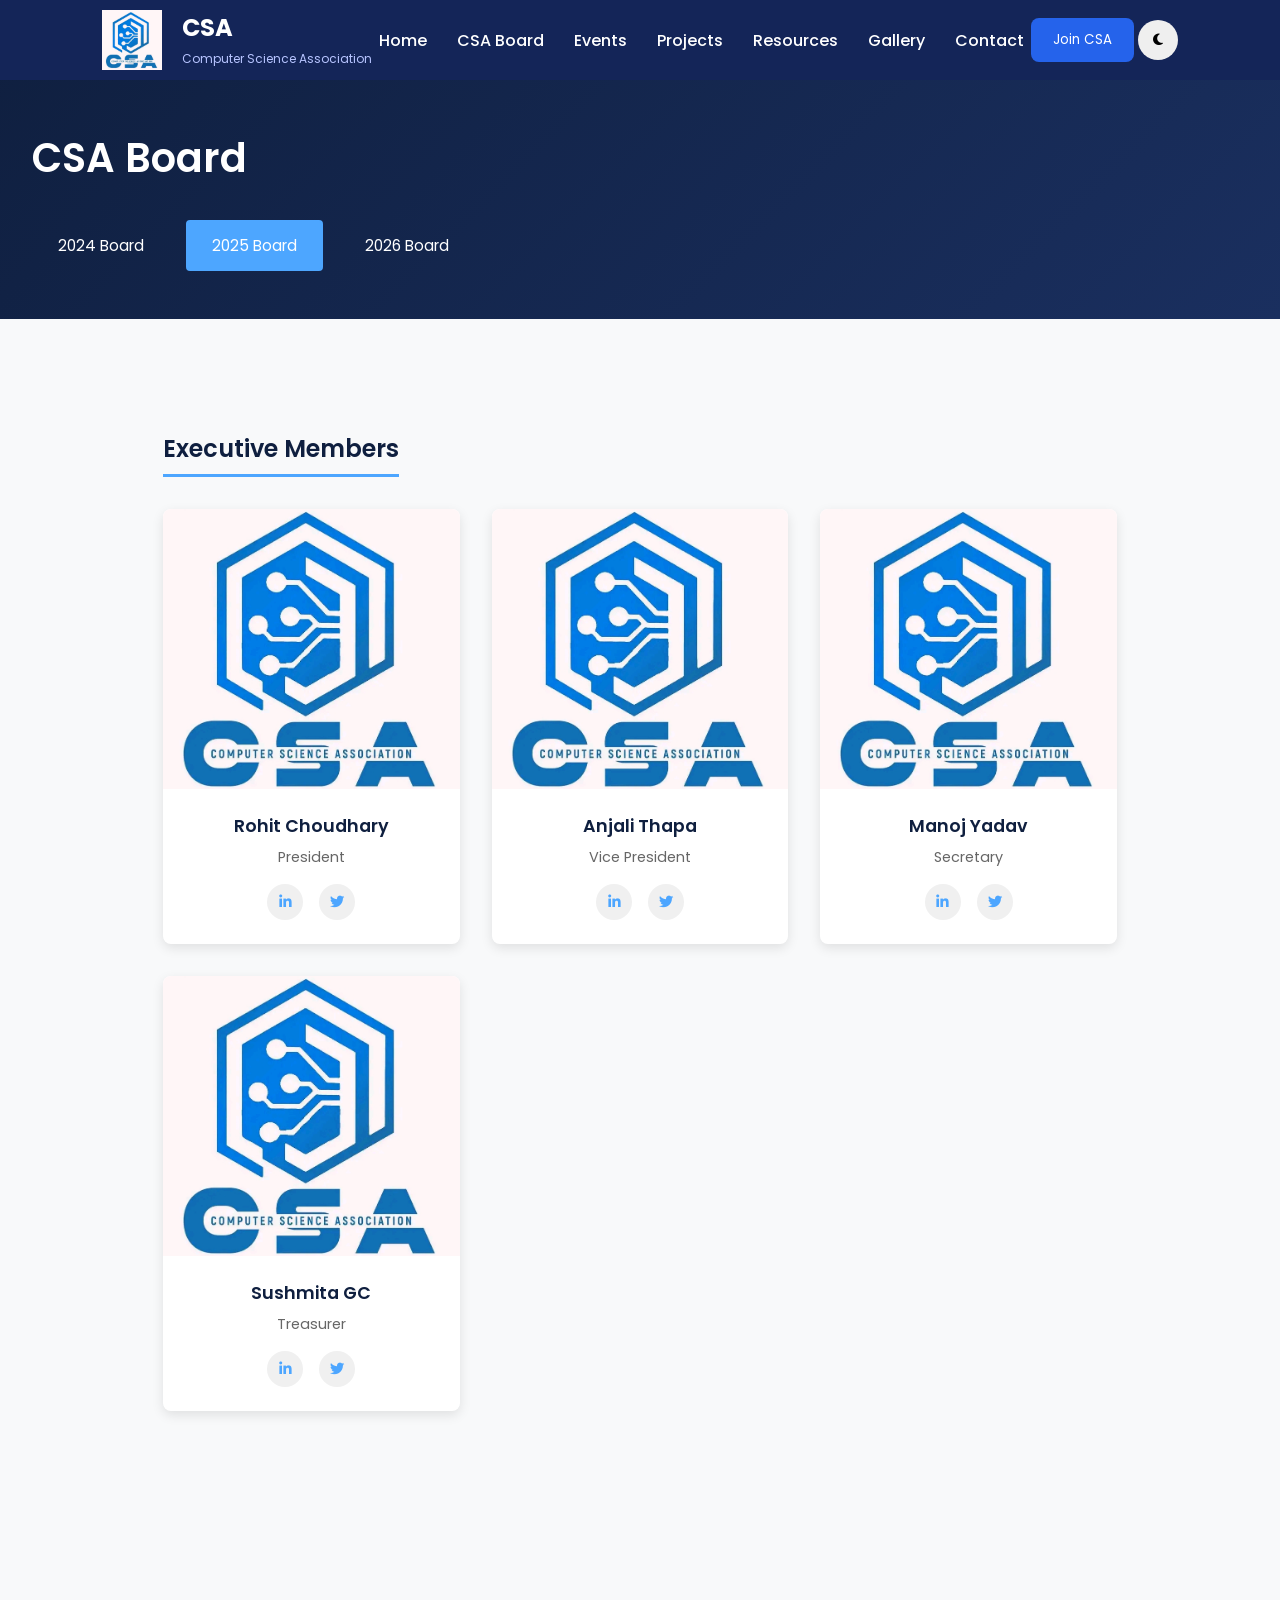
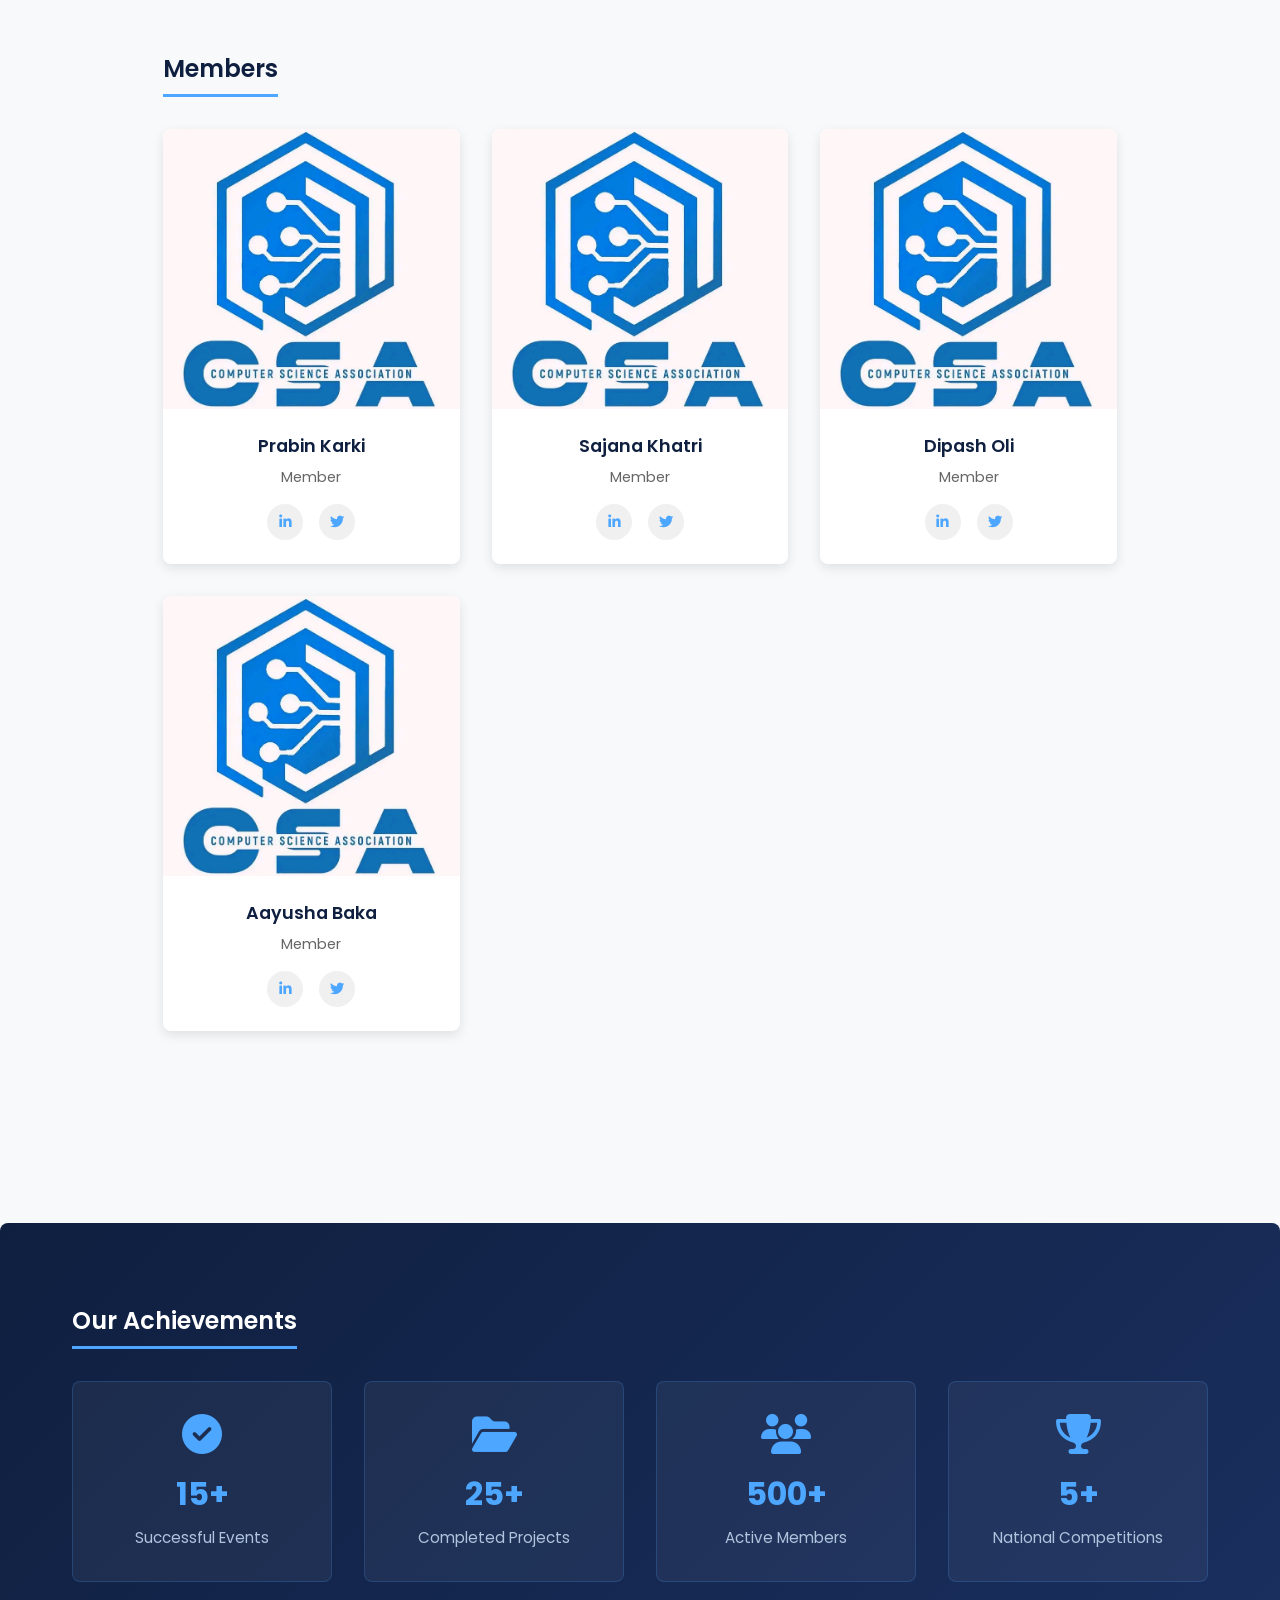
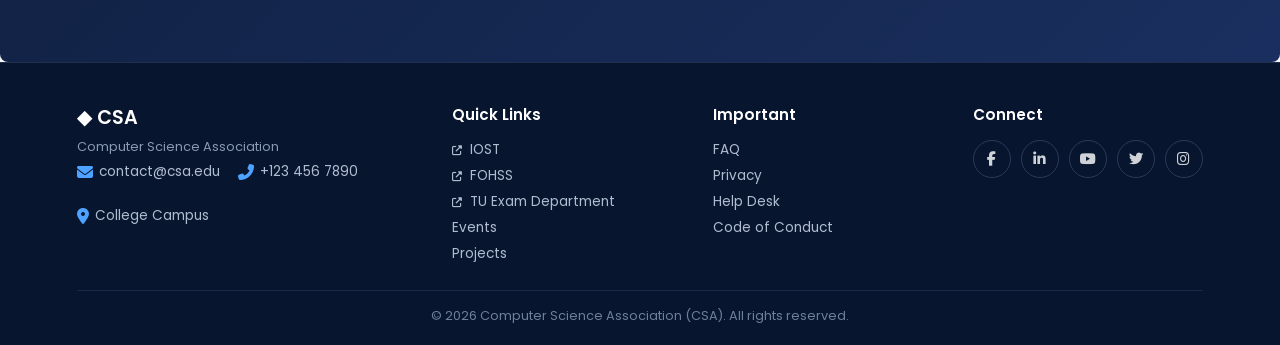
==== board.html @ 20be81a0 "footer changed and resource  page is still in processing....." ====
<!DOCTYPE html>
<html lang="en">
<head>
    <meta charset="UTF-8">
    <meta name="viewport" content="width=device-width, initial-scale=1.0">
    <title>CSA Board - Executive Members</title>
    <link rel="stylesheet" href="https://cdnjs.cloudflare.com/ajax/libs/font-awesome/6.4.0/css/all.min.css">
    
    <!-- Google Font -->
<link href="https://fonts.googleapis.com/css2?family=Poppins:wght@300;400;500;600;700&display=swap" rel="stylesheet">

<!-- Font Awesome -->
<link rel="stylesheet"
href="https://cdnjs.cloudflare.com/ajax/libs/font-awesome/6.5.1/css/all.min.css"/>

<link rel="stylesheet" href="board.css">
</head>
<body>
    <!-- Navigation -->
        <nav class="navbar">
    <div class="logo">
        <img src="csa logo.jpeg">
        <div>
            <h2>CSA</h2>
            <span>Computer Science Association</span>
        </div>
    </div>

    <ul class="nav-links">

        <li><a href="index.html">Home</a></li>

        <li><a href="board.html">CSA Board</a></li>

        <li><a href="event.html">Events</a></li>

        <li><a href="projects.html">Projects</a></li>

        <li><a href="resources.html">Resources</a></li>

        <li><a href="gallery.html">Gallery</a></li>

        <li><a href="contact.html">Contact</a></li>

    </ul>

    <div class="nav-buttons">
        <button class="join-btn">Join CSA</button>
        <button id="theme-toggle">
            <i class="fas fa-moon"></i>
        </button>
    </div>

</nav>

    <!-- Header -->
    <div class="header">
        <h1 style="padding-top: 80px;">CSA Board</h1>
        <div class="breadcrumb">
        </div>
        <div class="year-tabs">
            <button class="year-tab">2024 Board</button>
            <button class="year-tab active">2025 Board</button>
            <button class="year-tab">2026 Board</button>
        </div>
    </div>

    <!-- Main Content -->
    <div class="container">
        <!-- Executive Members Section -->
        <section class="section">
            <h2 class="section-title">Executive Members</h2>
            <div class="member-grid">
                <!-- Member 1 -->
                <div class="member-card">
                    <div class="member-image">
                    <img src="csa logo.jpeg">    
                    </div>
                    <div class="member-info">
                        <h3 class="member-name">Rohit Choudhary</h3>
                        <p class="member-position">President</p>
                        <div class="member-socials">
                            <a href="#" title="LinkedIn"><i class="fab fa-linkedin-in"></i></a>
                            <a href="#" title="Twitter"><i class="fab fa-twitter"></i></a>
                        </div>
                    </div>
                </div>

                <!-- Member 2 -->
                <div class="member-card">
                    <div class="member-image">
                    <img src="csa logo.jpeg">
                    </div>
                    <div class="member-info">
                        <h3 class="member-name">Anjali Thapa</h3>
                        <p class="member-position">Vice President</p>
                        <div class="member-socials">
                            <a href="#" title="LinkedIn"><i class="fab fa-linkedin-in"></i></a>
                            <a href="#" title="Twitter"><i class="fab fa-twitter"></i></a>
                        </div>
                    </div>
                </div>

                <!-- Member 3 -->
                <div class="member-card">
                    <div class="member-image">
                    <img src="csa logo.jpeg">
                    </div>
                    <div class="member-info">
                        <h3 class="member-name">Manoj Yadav</h3>
                        <p class="member-position">Secretary</p>
                        <div class="member-socials">
                            <a href="#" title="LinkedIn"><i class="fab fa-linkedin-in"></i></a>
                            <a href="#" title="Twitter"><i class="fab fa-twitter"></i></a>
                        </div>
                    </div>
                </div>

                <!-- Member 4 -->
                <div class="member-card">
                    <div class="member-image">
                    <img src="csa logo.jpeg">
                    </div>
                    <div class="member-info">
                        <h3 class="member-name">Sushmita GC</h3>
                        <p class="member-position">Treasurer</p>
                        <div class="member-socials">
                            <a href="#" title="LinkedIn"><i class="fab fa-linkedin-in"></i></a>
                            <a href="#" title="Twitter"><i class="fab fa-twitter"></i></a>
                        </div>
                    </div>
                </div>
            </div>
        </section>

        <!-- Members Section -->
        <section class="section">
            <h2 class="section-title">Members</h2>
            <div class="member-grid">
                <!-- Member 1 -->
                <div class="member-card">
                    <div class="member-image">
                    <img src="csa logo.jpeg">
                    </div>
                    <div class="member-info">
                        <h3 class="member-name">Prabin Karki</h3>
                        <p class="member-position">Member</p>
                        <div class="member-socials">
                            <a href="#" title="LinkedIn"><i class="fab fa-linkedin-in"></i></a>
                            <a href="#" title="Twitter"><i class="fab fa-twitter"></i></a>
                        </div>
                    </div>
                </div>

                <!-- Member 2 -->
                <div class="member-card">
                    <div class="member-image">
                    <img src="csa logo.jpeg">
                    </div>
                    <div class="member-info">
                        <h3 class="member-name">Sajana Khatri</h3>
                        <p class="member-position">Member</p>
                        <div class="member-socials">
                            <a href="#" title="LinkedIn"><i class="fab fa-linkedin-in"></i></a>
                            <a href="#" title="Twitter"><i class="fab fa-twitter"></i></a>
                        </div>
                    </div>
                </div>

                <!-- Member 3 -->
                <div class="member-card">
                    <div class="member-image">
                    <img src="csa logo.jpeg">
                    </div>
                    <div class="member-info">
                        <h3 class="member-name">Dipash Oli</h3>
                        <p class="member-position">Member</p>
                        <div class="member-socials">
                            <a href="#" title="LinkedIn"><i class="fab fa-linkedin-in"></i></a>
                            <a href="#" title="Twitter"><i class="fab fa-twitter"></i></a>
                        </div>
                    </div>
                </div>

                <!-- Member 4 -->
                <div class="member-card">
                    <div class="member-image">
                    <img src="csa logo.jpeg">
                    </div>
                    <div class="member-info">
                        <h3 class="member-name">Aayusha Baka</h3>
                        <p class="member-position">Member</p>
                        <div class="member-socials">
                            <a href="#" title="LinkedIn"><i class="fab fa-linkedin-in"></i></a>
                            <a href="#" title="Twitter"><i class="fab fa-twitter"></i></a>
                        </div>
                    </div>
                </div>
            </div>
        </section>
    </div>

    <!-- Achievements Section -->
    <section class="achievements">
        <div class="container">
            <h2 class="achievements-title">Our Achievements</h2>
            <div class="achievement-grid">
                <div class="achievement-card">
                    <div class="achievement-icon">
                        <i class="fas fa-check-circle"></i>
                    </div>
                    <div class="achievement-number">15+</div>
                    <div class="achievement-label">Successful Events</div>
                </div>

                <div class="achievement-card">
                    <div class="achievement-icon">
                        <i class="fas fa-folder-open"></i>
                    </div>
                    <div class="achievement-number">25+</div>
                    <div class="achievement-label">Completed Projects</div>
                </div>

                <div class="achievement-card">
                    <div class="achievement-icon">
                        <i class="fas fa-users"></i>
                    </div>
                    <div class="achievement-number">500+</div>
                    <div class="achievement-label">Active Members</div>
                </div>

                <div class="achievement-card">
                    <div class="achievement-icon">
                        <i class="fas fa-trophy"></i>
                    </div>
                    <div class="achievement-number">5+</div>
                    <div class="achievement-label">National Competitions</div>
                </div>
            </div>
        </div>
    </section>
    <!-- ========== FOOTER (UPDATED) ========== -->
  <footer class="footer">
    <div class="footer-cols">
      <div class="footer-col">
        <div class="logo-small">◆ CSA</div>
        <p class="footer-desc">Computer Science Association</p>
        <div class="footer-contact-icons">
          <a href="mailto:contact@csa.edu"><i class="fas fa-envelope"></i> contact@csa.edu</a>
          <a href="tel:+1234567890"><i class="fas fa-phone-alt"></i> +123 456 7890</a>
          <a href="#"><i class="fas fa-map-marker-alt"></i> College Campus</a>
        </div>
      </div>
      <div class="footer-col">
        <h4>Quick Links</h4>
        <a href="https://iost.tu.edu.np" target="_blank"><i class="fas fa-external-link-alt" style="font-size:10px; margin-right:4px;"></i> IOST</a>
        <a href="https://fohss.tu.edu.np" target="_blank"><i class="fas fa-external-link-alt" style="font-size:10px; margin-right:4px;"></i> FOHSS</a>
        <a href="https://tuexam.tu.edu.np" target="_blank"><i class="fas fa-external-link-alt" style="font-size:10px; margin-right:4px;"></i> TU Exam Department</a>
        <a href="#">Events</a>
        <a href="#">Projects</a>
      </div>
      <div class="footer-col">
        <h4>Important</h4>
        <a href="#">FAQ</a>
        <a href="#">Privacy</a>
        <a href="#">Help Desk</a>
        <a href="#">Code of Conduct</a>
      </div>
      <div class="footer-col">
        <h4>Connect</h4>
        <div class="footer-socials" style="border-top: none; padding-top: 0; margin-top: 0; justify-content: flex-start; gap: 10px;">
          <a href="https://facebook.com" target="_blank" aria-label="Facebook"><i class="fab fa-facebook-f"></i></a>
          <a href="https://linkedin.com" target="_blank" aria-label="LinkedIn"><i class="fab fa-linkedin-in"></i></a>
          <a href="https://youtube.com" target="_blank" aria-label="YouTube"><i class="fab fa-youtube"></i></a>
          <a href="https://twitter.com" target="_blank" aria-label="Twitter"><i class="fab fa-twitter"></i></a>
          <a href="https://instagram.com" target="_blank" aria-label="Instagram"><i class="fab fa-instagram"></i></a>
        </div>
      </div>
    </div>
    <div class="footer-copy">
      &copy; 2026 Computer Science Association (CSA). All rights reserved.
    </div>
  </footer>
    <script src="board.js"></script>
</body>
</html>
---- board.css ----
*{
margin:0;
padding:0;
box-sizing:border-box;
font-family:'Poppins',sans-serif;
scroll-behavior:smooth;
}

body{
background:#205fdc;
color:#0c48c9;
overflow-x:hidden;
}

img{
max-width:100%;
display:block;
}

a{
text-decoration:none;
}

ul{
list-style:none;
}

section{
padding:80px 8%;
}

/* ===========================
NAVBAR
=========================== */

.navbar{
position:fixed;
top:0;
left:0;
width:100%;
height:80px;
display:flex;
justify-content:space-between;
align-items:center;
padding:0 8%;
background:#142558;
z-index:1000;
}

.logo{
display:flex;
align-items:center;
gap:20px;
}

.logo img{
width:60px;
}

.logo h2{
color:white;
font-size:24px;
}

.logo span{
color:#b7c4ff;
font-size:12px;
}

.nav-links{
display:flex;
gap:30px;
}

.nav-links a{
color:white;
font-weight:500;
transition:.3s;
}

.nav-links a:hover

.nav-buttons{
display:flex;
align-items:center;
gap:10px;
}

.join-btn{
background:#2563eb;
color:white;
border:none;
padding:12px 22px;
border-radius:8px;
cursor:pointer;
transition:.4s;
}

.join-btn:hover{
transform:translateY(-3px);
box-shadow:
0 0 15px #2563eb,
0 0 30px #2563eb;
}

#theme-toggle{
width:40px;
height:40px;
border:none;
border-radius:50%;
cursor:pointer;
}
/* Header Section */
        .header {
            background: linear-gradient(135deg, #0f1f3f 0%, #1a2f5f 100%);
            color: white;
            padding: 3rem 2rem;
        }

        .header h1 {
            font-size: 2.5rem;
            margin-bottom: 1rem;
            font-weight: 600;
        }

        .breadcrumb {
            font-size: 0.9rem;
            color: #b0c4de;
        }

        .breadcrumb a {
            color: #4da6ff;
            text-decoration: none;
        }

        .breadcrumb a:hover {
            text-decoration: underline;
        }

        /* Year Tabs */
        .year-tabs {
            display: flex;
            gap: 1rem;
            margin-top: 2rem;
        }

        .year-tab {
            padding: 0.75rem 1.5rem;
            background-color: transparent;
            color: white;
            border: 2px solid transparent;
            border-radius: 4px;
            cursor: pointer;
            font-size: 0.95rem;
            transition: all 0.3s ease;
        }

        .year-tab:hover {
            background-color: rgba(77, 166, 255, 0.1);
        }

        .year-tab.active {
            background-color: #4da6ff;
            color: white;
            border-color: #4da6ff;
        }

        /* Main Container */
        .container {
            max-width: 1200px;
            margin: 0 auto;
            padding: 2rem;
        }

        /* Section */
        .section {
            margin-bottom: 3rem;
        }

        .section-title {
            font-size: 1.5rem;
            font-weight: 600;
            color: #0f1f3f;
            margin-bottom: 2rem;
            border-bottom: 3px solid #4da6ff;
            padding-bottom: 0.5rem;
            display: inline-block;
        }

        /* Member Grid */
        .member-grid {
            display: grid;
            grid-template-columns: repeat(auto-fit, minmax(250px, 1fr));
            gap: 2rem;
            margin-bottom: 2rem;
        }

        .member-card {
            background: white;
            border-radius: 8px;
            overflow: hidden;
            box-shadow: 0 4px 12px rgba(0, 0, 0, 0.1);
            transition: all 0.3s ease;
            text-align: center;
        }

        .member-card:hover {
            transform: translateY(-5px);
            box-shadow: 0 8px 20px rgba(0, 0, 0, 0.15);
        }

        .member-image {
            width: 100%;
            height: 280px;
            background: linear-gradient(135deg, #e0e0e0 0%, #f0f0f0 100%);
            display: flex;
            align-items: center;
            justify-content: center;
            font-size: 4rem;
            color: #bbb;
            overflow: hidden;
        }

        .member-image img {
            width: 100%;
            height: 100%;
            object-fit: cover;
        }

        .member-info {
            padding: 1.5rem;
        }

        .member-name {
            font-size: 1.1rem;
            font-weight: 600;
            color: #0f1f3f;
            margin-bottom: 0.5rem;
        }

        .member-position {
            font-size: 0.9rem;
            color: #666;
            margin-bottom: 1rem;
        }

        .member-socials {
            display: flex;
            gap: 1rem;
            justify-content: center;
        }

        .member-socials a {
            width: 36px;
            height: 36px;
            display: flex;
            align-items: center;
            justify-content: center;
            background-color: #f0f0f0;
            color: #4da6ff;
            border-radius: 50%;
            text-decoration: none;
            transition: all 0.3s ease;
            font-size: 0.9rem;
        }

        .member-socials a:hover {
            background-color: #4da6ff;
            color: white;
            transform: scale(1.1);
        }

        /* Achievements Section */
        .achievements {
            background: linear-gradient(135deg, #0f1f3f 0%, #1a2f5f 100%);
            color: white;
            padding: 3rem 2rem;
            border-radius: 8px;
        }

        .achievements-title {
            font-size: 1.5rem;
            font-weight: 600;
            margin-bottom: 2rem;
            border-bottom: 3px solid #4da6ff;
            padding-bottom: 0.5rem;
            display: inline-block;
        }

        .achievement-grid {
            display: grid;
            grid-template-columns: repeat(auto-fit, minmax(220px, 1fr));
            gap: 2rem;
        }

        .achievement-card {
            text-align: center;
            padding: 2rem;
            background: rgba(255, 255, 255, 0.05);
            border-radius: 8px;
            border: 1px solid rgba(77, 166, 255, 0.2);
            transition: all 0.3s ease;
        }

        .achievement-card:hover {
            background: rgba(255, 255, 255, 0.1);
            border-color: rgba(77, 166, 255, 0.4);
            transform: translateY(-3px);
        }

        .achievement-icon {
            font-size: 2.5rem;
            color: #4da6ff;
            margin-bottom: 1rem;
            display: flex;
            justify-content: center;
        }

        .achievement-number {
            font-size: 2rem;
            font-weight: bold;
            color: #4da6ff;
            margin-bottom: 0.5rem;
        }

        .achievement-label {
            font-size: 0.95rem;
            color: #b0c4de;
        }

        /* Responsive Design */
        @media (max-width: 768px) {
            .nav-menu {
                gap: 1rem;
            }

            .nav-menu a {
                font-size: 0.85rem;
                padding: 0.4rem 0.8rem;
            }

            .header h1 {
                font-size: 2rem;
            }

            .year-tabs {
                flex-wrap: wrap;
            }

            .member-grid {
                grid-template-columns: repeat(auto-fit, minmax(200px, 1fr));
                gap: 1.5rem;
            }

            .achievement-grid {
                grid-template-columns: repeat(2, 1fr);
                gap: 1.5rem;
            }

            .container {
                padding: 1rem;
            }
        }

        @media (max-width: 480px) {
            nav {
                flex-direction: column;
                gap: 1rem;
            }

            .nav-menu {
                flex-direction: column;
                gap: 0.5rem;
                width: 100%;
            }

            .nav-menu a {
                padding: 0.5rem;
            }

            .header h1 {
                font-size: 1.5rem;
            }

            .member-grid {
                grid-template-columns: 1fr;
            }

            .achievement-grid {
                grid-template-columns: 1fr;
            }

            .logo {
                font-size: 1.2rem;
            }
        }
        /* ===== FOOTER (STICKY, UPDATED) ===== */
.footer {
  background: #07152f;
  color: #cfd3d8;
  padding: 40px 6% 20px;
  margin-top: auto;
  border-top: 1px solid #1f2f4f;
}
.footer-cols {
  display: grid;
  grid-template-columns: 1.5fr 1fr 1fr 1fr;
  gap: 30px;
  max-width: 1200px;
  margin: 0 auto;
}
.logo-small {
  font-size: 1.2rem;
  font-weight: 600;
  color: white;
  margin-bottom: 6px;
}
.footer-desc {
  font-size: 0.8rem;
  color: #8a9ab0;
}
.footer-col h4 {
  font-size: 0.95rem;
  margin-bottom: 14px;
  color: white;
  font-weight: 600;
}
.footer-col a {
  display: block;
  color: #b0bccf;
  font-size: 0.85rem;
  margin-bottom: 6px;
  transition: 0.2s;
}
.footer-col a:hover { color: #4da3ff; }
.footer-socials {
  display: flex;
  justify-content: center;
  gap: 14px;
  margin-top: 28px;
  padding-top: 20px;
  border-top: 1px solid #1a2a4a;
  max-width: 1200px;
  margin-left: auto;
  margin-right: auto;
  flex-wrap: wrap;
}
.footer-socials a {
  color: #cfd3d8;
  width: 38px;
  height: 38px;
  border: 1px solid #2a3a5a;
  border-radius: 50%;
  display: flex;
  align-items: center;
  justify-content: center;
  transition: 0.3s;
  font-size: 0.9rem;
}
.footer-socials a:hover {
  background: #0d6efd;
  color: white;
  border-color: #0d6efd;
  transform: translateY(-2px);
}
.footer-copy {
  text-align: center;
  font-size: 0.8rem;
  color: #6f7f9a;
  padding-top: 16px;
  max-width: 1200px;
  margin: 0 auto;
  border-top: 1px solid #1a2a4a;
  margin-top: 20px;
}
.footer-contact-icons {
  display: flex;
  gap: 18px;
  flex-wrap: wrap;
  margin-top: 6px;
}
.footer-contact-icons a {
  color: #b0bccf;
  font-size: 0.85rem;
  transition: 0.2s;
  display: inline-flex;
  align-items: center;
  gap: 6px;
}
.footer-contact-icons a:hover { color: #4da3ff; }
.footer-contact-icons i {
  font-size: 1rem;
  color: #4da3ff;
}

    /* Mobile Responsiveness */
    @media (max-width: 768px) {
    .footer-grid {
        grid-template-columns: 1fr;
        text-align: center;
    }
    
    .footer-section a {
        padding-left: 0;
    }
    }
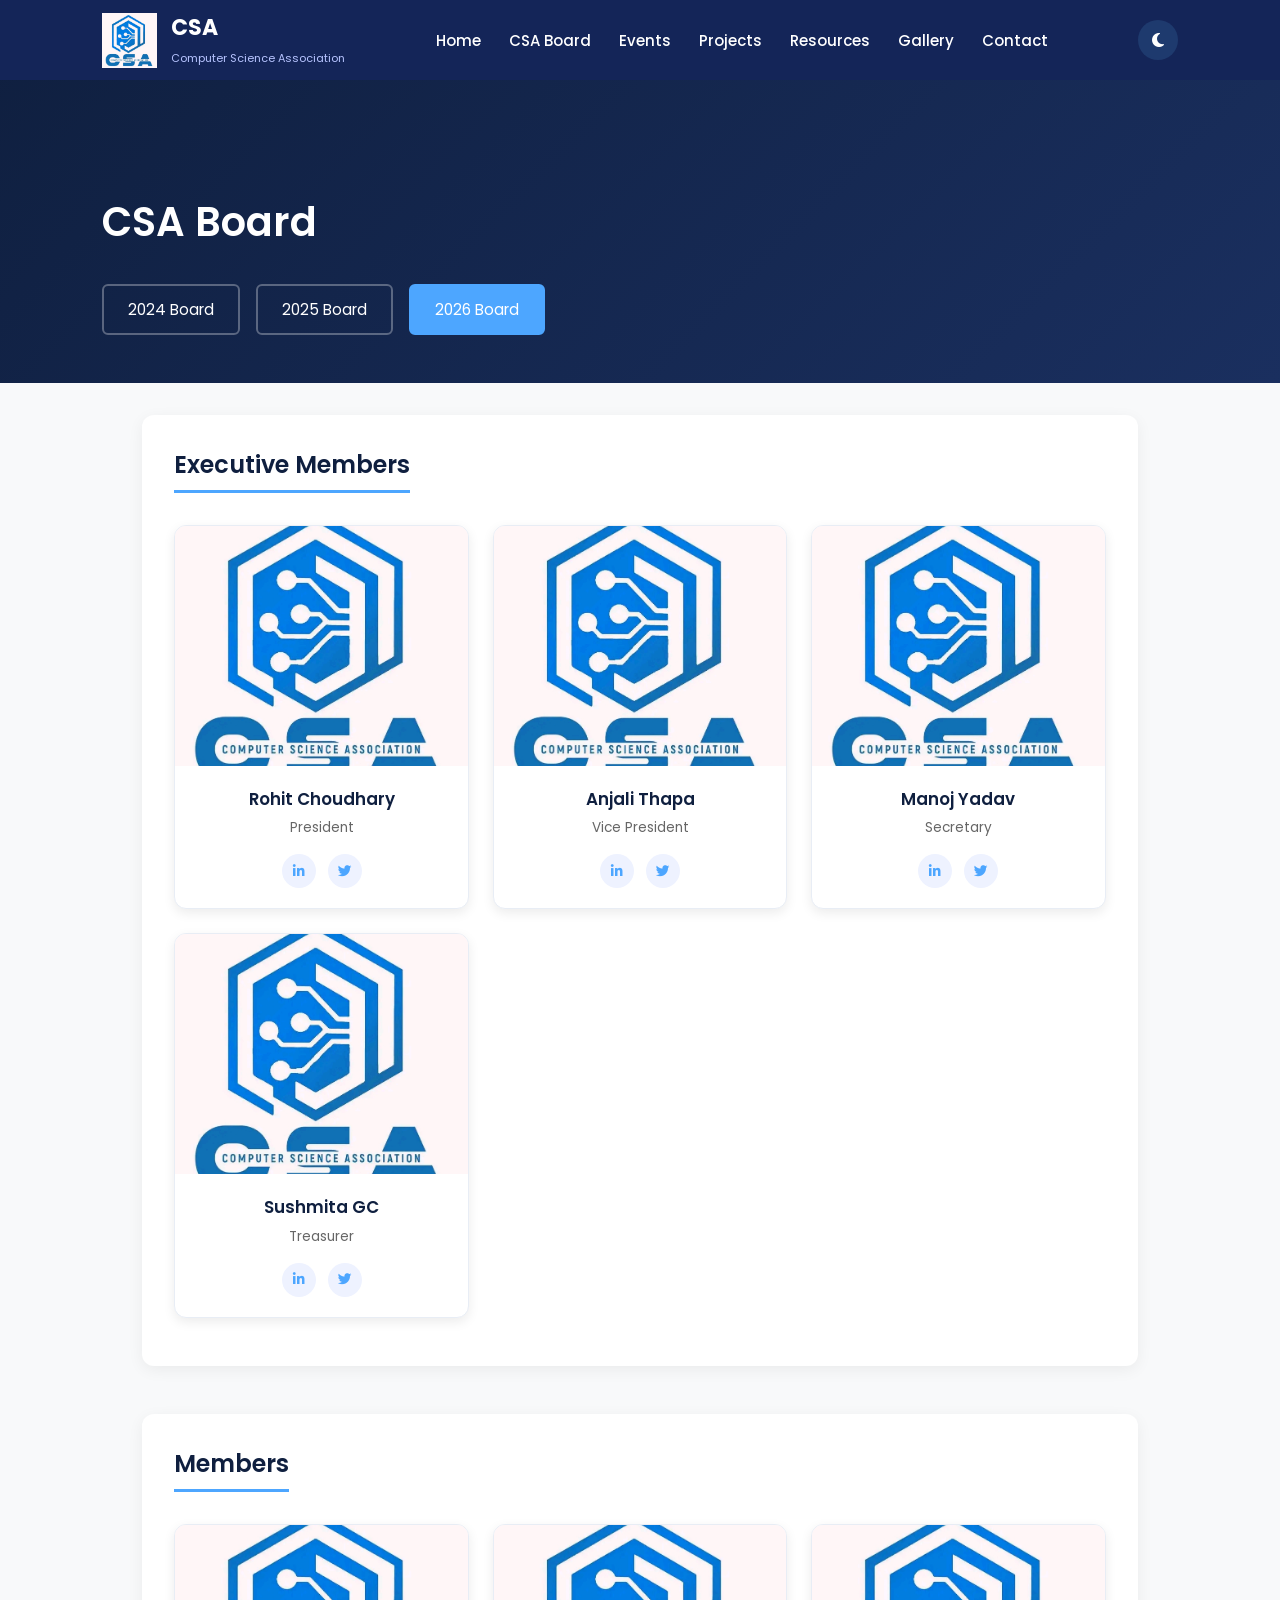
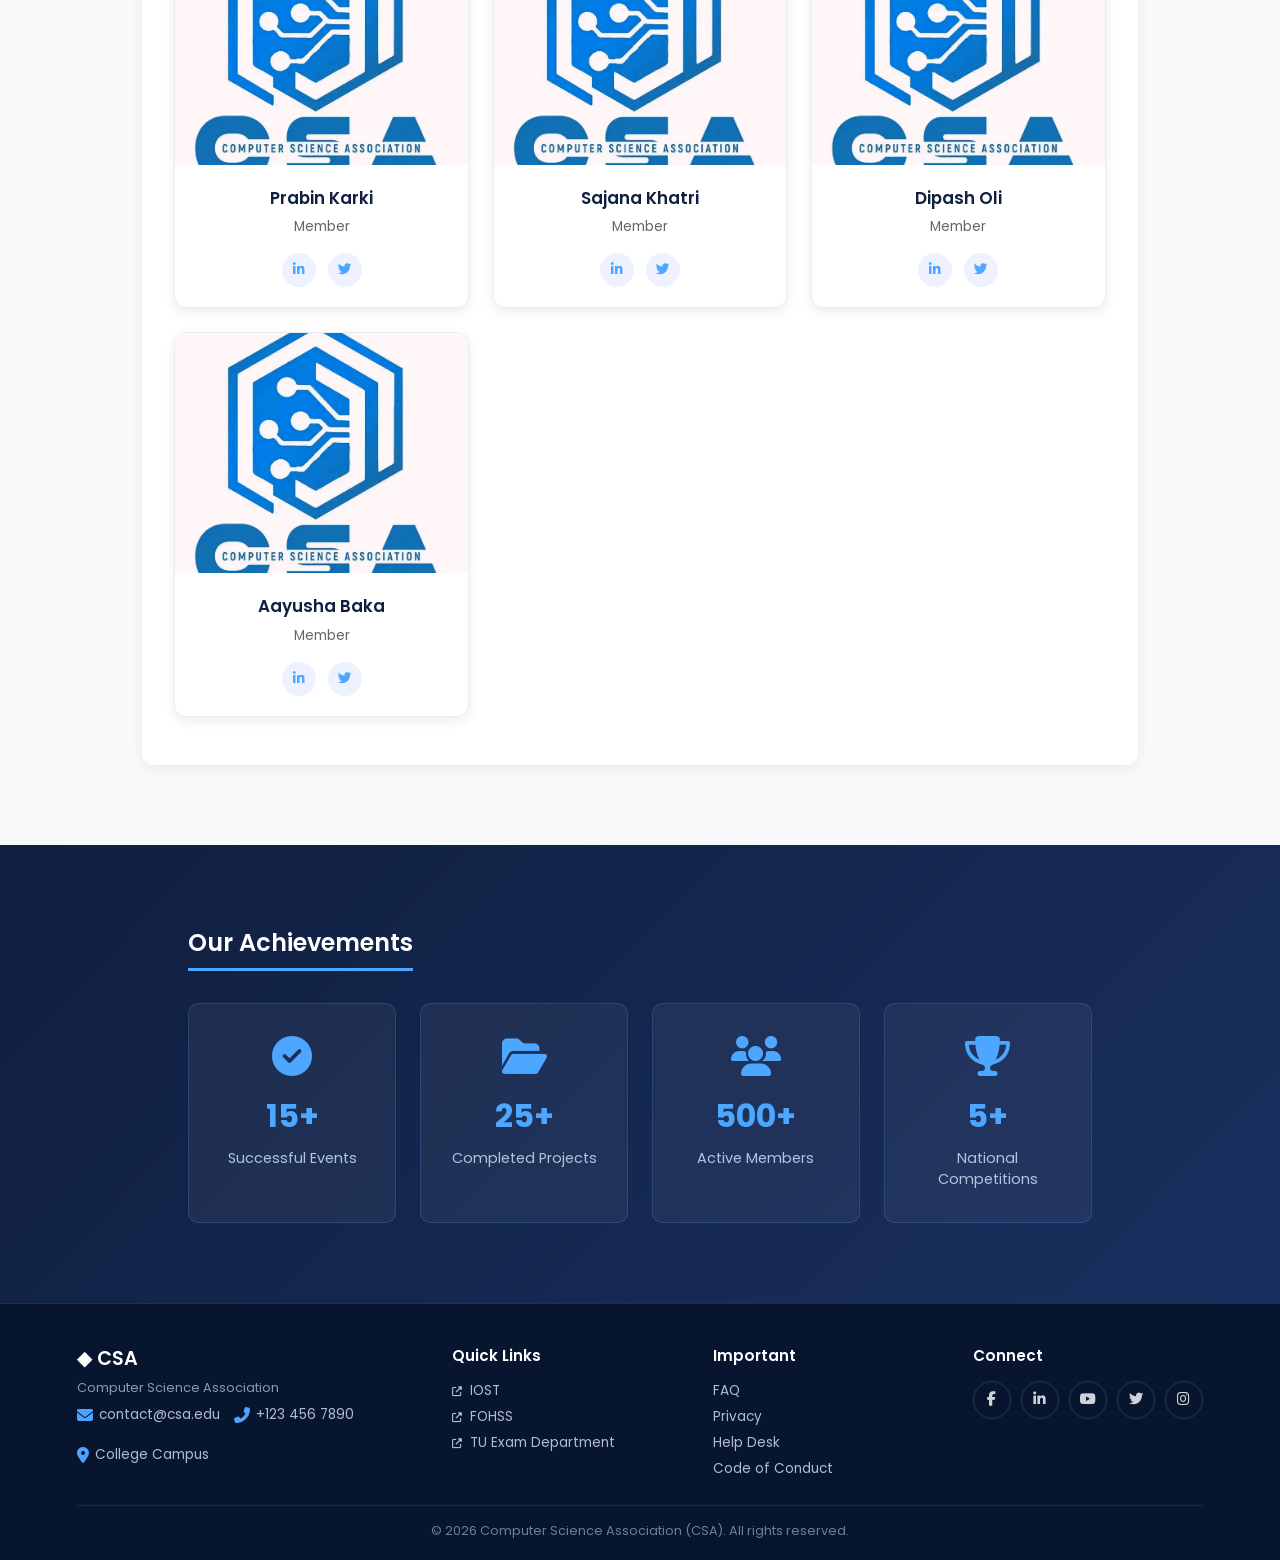
==== commit 5024b244: "making board page responsive" ====
--- a/board.html
+++ b/board.html
@@ -17,16 +17,23 @@
 </head>
 <body>
     <!-- Navigation -->
-        <nav class="navbar">
-    <div class="logo">
-        <img src="csa logo.jpeg">
-        <div>
-            <h2>CSA</h2>
-            <span>Computer Science Association</span>
-        </div>
-    </div>
-
-    <ul class="nav-links">
+<header>
+    <nav class="navbar">
+<a href="#"
+   onclick="window.scrollTo({top:0,behavior:'smooth'});return false;"
+   style="text-decoration:none;">
+
+  <div class="logo">
+    <img src="csa logo.jpeg" alt="CSA Logo">
+    <div>
+      <h2>CSA</h2>
+      <span>Computer Science Association</span>
+    </div>
+  </div>
+
+</a>
+
+    <ul class="nav-links" id="navLinks">
 
         <li><a href="index.html">Home</a></li>
 
@@ -45,13 +52,20 @@
     </ul>
 
     <div class="nav-buttons">
-        <button class="join-btn">Join CSA</button>
-        <button id="theme-toggle">
+        <button id="theme-toggle" aria-label="Toggle dark mode">
             <i class="fas fa-moon"></i>
         </button>
+        <button class="hamburger" id="hamburger" aria-label="Toggle navigation menu" aria-expanded="false" aria-controls="navLinks">
+            <span></span>
+            <span></span>
+            <span></span>
+        </button>
     </div>
 
 </nav>
+</header>
+
+<div class="nav-overlay" id="navOverlay"></div>
 
     <!-- Header -->
     <div class="header">
@@ -60,8 +74,8 @@
         </div>
         <div class="year-tabs">
             <button class="year-tab">2024 Board</button>
-            <button class="year-tab active">2025 Board</button>
-            <button class="year-tab">2026 Board</button>
+            <button class="year-tab">2025 Board</button>
+            <button class="year-tab active">2026 Board</button>
         </div>
     </div>
 
@@ -248,7 +262,7 @@
         <div class="footer-contact-icons">
           <a href="mailto:contact@csa.edu"><i class="fas fa-envelope"></i> contact@csa.edu</a>
           <a href="tel:+1234567890"><i class="fas fa-phone-alt"></i> +123 456 7890</a>
-          <a href="#"><i class="fas fa-map-marker-alt"></i> College Campus</a>
+          <a href="https://www.google.com/maps/search/?api=1&query=Mahendra+Multiple+Campus+Dang" target="_blank" rel="noopener"><i class="fas fa-map-marker-alt"></i> College Campus</a>
         </div>
       </div>
       <div class="footer-col">
@@ -256,8 +270,6 @@
         <a href="https://iost.tu.edu.np" target="_blank"><i class="fas fa-external-link-alt" style="font-size:10px; margin-right:4px;"></i> IOST</a>
         <a href="https://fohss.tu.edu.np" target="_blank"><i class="fas fa-external-link-alt" style="font-size:10px; margin-right:4px;"></i> FOHSS</a>
         <a href="https://tuexam.tu.edu.np" target="_blank"><i class="fas fa-external-link-alt" style="font-size:10px; margin-right:4px;"></i> TU Exam Department</a>
-        <a href="#">Events</a>
-        <a href="#">Projects</a>
       </div>
       <div class="footer-col">
         <h4>Important</h4>
@@ -278,9 +290,10 @@
       </div>
     </div>
     <div class="footer-copy">
-      &copy; 2026 Computer Science Association (CSA). All rights reserved.
+      &copy; <span id="year">2026</span> Computer Science Association (CSA). All rights reserved.
     </div>
   </footer>
+
     <script src="board.js"></script>
 </body>
 </html>
--- a/board.css
+++ b/board.css
@@ -7,7 +7,7 @@
 }
 
 body{
-background:#205fdc;
+background:#f0f4ff;
 color:#0c48c9;
 overflow-x:hidden;
 }
@@ -23,10 +23,6 @@
 
 ul{
 list-style:none;
-}
-
-section{
-padding:80px 8%;
 }
 
 /* ===========================
@@ -45,62 +41,55 @@
 padding:0 8%;
 background:#142558;
 z-index:1000;
+transition:.3s ease;
+}
+
+.navbar.scrolled{
+height:68px;
+background:#0e1c45;
+box-shadow:0 6px 20px rgba(0,0,0,.25);
 }
 
 .logo{
 display:flex;
 align-items:center;
-gap:20px;
+gap:14px;
 }
 
 .logo img{
-width:60px;
+width:55px;
 }
 
 .logo h2{
 color:white;
-font-size:24px;
+font-size:22px;
 }
 
 .logo span{
 color:#b7c4ff;
-font-size:12px;
+font-size:11px;
 }
 
 .nav-links{
 display:flex;
-gap:30px;
+gap:28px;
 }
 
 .nav-links a{
 color:white;
 font-weight:500;
 transition:.3s;
-}
-
-.nav-links a:hover
+font-size:15px;
+}
+
+.nav-links a:hover{
+color:#4da6ff;
+}
 
 .nav-buttons{
 display:flex;
 align-items:center;
 gap:10px;
-}
-
-.join-btn{
-background:#2563eb;
-color:white;
-border:none;
-padding:12px 22px;
-border-radius:8px;
-cursor:pointer;
-transition:.4s;
-}
-
-.join-btn:hover{
-transform:translateY(-3px);
-box-shadow:
-0 0 15px #2563eb,
-0 0 30px #2563eb;
 }
 
 #theme-toggle{
@@ -109,398 +98,640 @@
 border:none;
 border-radius:50%;
 cursor:pointer;
-}
-/* Header Section */
-        .header {
-            background: linear-gradient(135deg, #0f1f3f 0%, #1a2f5f 100%);
-            color: white;
-            padding: 3rem 2rem;
-        }
-
-        .header h1 {
-            font-size: 2.5rem;
-            margin-bottom: 1rem;
-            font-weight: 600;
-        }
-
-        .breadcrumb {
-            font-size: 0.9rem;
-            color: #b0c4de;
-        }
-
-        .breadcrumb a {
-            color: #4da6ff;
-            text-decoration: none;
-        }
-
-        .breadcrumb a:hover {
-            text-decoration: underline;
-        }
-
-        /* Year Tabs */
-        .year-tabs {
-            display: flex;
-            gap: 1rem;
-            margin-top: 2rem;
-        }
-
-        .year-tab {
-            padding: 0.75rem 1.5rem;
-            background-color: transparent;
-            color: white;
-            border: 2px solid transparent;
-            border-radius: 4px;
-            cursor: pointer;
-            font-size: 0.95rem;
-            transition: all 0.3s ease;
-        }
-
-        .year-tab:hover {
-            background-color: rgba(77, 166, 255, 0.1);
-        }
-
-        .year-tab.active {
-            background-color: #4da6ff;
-            color: white;
-            border-color: #4da6ff;
-        }
-
-        /* Main Container */
-        .container {
-            max-width: 1200px;
-            margin: 0 auto;
-            padding: 2rem;
-        }
-
-        /* Section */
-        .section {
-            margin-bottom: 3rem;
-        }
-
-        .section-title {
-            font-size: 1.5rem;
-            font-weight: 600;
-            color: #0f1f3f;
-            margin-bottom: 2rem;
-            border-bottom: 3px solid #4da6ff;
-            padding-bottom: 0.5rem;
-            display: inline-block;
-        }
-
-        /* Member Grid */
-        .member-grid {
-            display: grid;
-            grid-template-columns: repeat(auto-fit, minmax(250px, 1fr));
-            gap: 2rem;
-            margin-bottom: 2rem;
-        }
-
-        .member-card {
-            background: white;
-            border-radius: 8px;
-            overflow: hidden;
-            box-shadow: 0 4px 12px rgba(0, 0, 0, 0.1);
-            transition: all 0.3s ease;
-            text-align: center;
-        }
-
-        .member-card:hover {
-            transform: translateY(-5px);
-            box-shadow: 0 8px 20px rgba(0, 0, 0, 0.15);
-        }
-
-        .member-image {
-            width: 100%;
-            height: 280px;
-            background: linear-gradient(135deg, #e0e0e0 0%, #f0f0f0 100%);
-            display: flex;
-            align-items: center;
-            justify-content: center;
-            font-size: 4rem;
-            color: #bbb;
-            overflow: hidden;
-        }
-
-        .member-image img {
-            width: 100%;
-            height: 100%;
-            object-fit: cover;
-        }
-
-        .member-info {
-            padding: 1.5rem;
-        }
-
-        .member-name {
-            font-size: 1.1rem;
-            font-weight: 600;
-            color: #0f1f3f;
-            margin-bottom: 0.5rem;
-        }
-
-        .member-position {
-            font-size: 0.9rem;
-            color: #666;
-            margin-bottom: 1rem;
-        }
-
-        .member-socials {
-            display: flex;
-            gap: 1rem;
-            justify-content: center;
-        }
-
-        .member-socials a {
-            width: 36px;
-            height: 36px;
-            display: flex;
-            align-items: center;
-            justify-content: center;
-            background-color: #f0f0f0;
-            color: #4da6ff;
-            border-radius: 50%;
-            text-decoration: none;
-            transition: all 0.3s ease;
-            font-size: 0.9rem;
-        }
-
-        .member-socials a:hover {
-            background-color: #4da6ff;
-            color: white;
-            transform: scale(1.1);
-        }
-
-        /* Achievements Section */
-        .achievements {
-            background: linear-gradient(135deg, #0f1f3f 0%, #1a2f5f 100%);
-            color: white;
-            padding: 3rem 2rem;
-            border-radius: 8px;
-        }
-
-        .achievements-title {
-            font-size: 1.5rem;
-            font-weight: 600;
-            margin-bottom: 2rem;
-            border-bottom: 3px solid #4da6ff;
-            padding-bottom: 0.5rem;
-            display: inline-block;
-        }
-
-        .achievement-grid {
-            display: grid;
-            grid-template-columns: repeat(auto-fit, minmax(220px, 1fr));
-            gap: 2rem;
-        }
-
-        .achievement-card {
-            text-align: center;
-            padding: 2rem;
-            background: rgba(255, 255, 255, 0.05);
-            border-radius: 8px;
-            border: 1px solid rgba(77, 166, 255, 0.2);
-            transition: all 0.3s ease;
-        }
-
-        .achievement-card:hover {
-            background: rgba(255, 255, 255, 0.1);
-            border-color: rgba(77, 166, 255, 0.4);
-            transform: translateY(-3px);
-        }
-
-        .achievement-icon {
-            font-size: 2.5rem;
-            color: #4da6ff;
-            margin-bottom: 1rem;
-            display: flex;
-            justify-content: center;
-        }
-
-        .achievement-number {
-            font-size: 2rem;
-            font-weight: bold;
-            color: #4da6ff;
-            margin-bottom: 0.5rem;
-        }
-
-        .achievement-label {
-            font-size: 0.95rem;
-            color: #b0c4de;
-        }
-
-        /* Responsive Design */
-        @media (max-width: 768px) {
-            .nav-menu {
-                gap: 1rem;
-            }
-
-            .nav-menu a {
-                font-size: 0.85rem;
-                padding: 0.4rem 0.8rem;
-            }
-
-            .header h1 {
-                font-size: 2rem;
-            }
-
-            .year-tabs {
-                flex-wrap: wrap;
-            }
-
-            .member-grid {
-                grid-template-columns: repeat(auto-fit, minmax(200px, 1fr));
-                gap: 1.5rem;
-            }
-
-            .achievement-grid {
-                grid-template-columns: repeat(2, 1fr);
-                gap: 1.5rem;
-            }
-
-            .container {
-                padding: 1rem;
-            }
-        }
-
-        @media (max-width: 480px) {
-            nav {
-                flex-direction: column;
-                gap: 1rem;
-            }
-
-            .nav-menu {
-                flex-direction: column;
-                gap: 0.5rem;
-                width: 100%;
-            }
-
-            .nav-menu a {
-                padding: 0.5rem;
-            }
-
-            .header h1 {
-                font-size: 1.5rem;
-            }
-
-            .member-grid {
-                grid-template-columns: 1fr;
-            }
-
-            .achievement-grid {
-                grid-template-columns: 1fr;
-            }
-
-            .logo {
-                font-size: 1.2rem;
-            }
-        }
-        /* ===== FOOTER (STICKY, UPDATED) ===== */
-.footer {
-  background: #07152f;
-  color: #cfd3d8;
-  padding: 40px 6% 20px;
-  margin-top: auto;
-  border-top: 1px solid #1f2f4f;
-}
-.footer-cols {
-  display: grid;
-  grid-template-columns: 1.5fr 1fr 1fr 1fr;
-  gap: 30px;
-  max-width: 1200px;
-  margin: 0 auto;
-}
-.logo-small {
-  font-size: 1.2rem;
-  font-weight: 600;
-  color: white;
-  margin-bottom: 6px;
-}
-.footer-desc {
-  font-size: 0.8rem;
-  color: #8a9ab0;
-}
-.footer-col h4 {
-  font-size: 0.95rem;
-  margin-bottom: 14px;
-  color: white;
-  font-weight: 600;
-}
-.footer-col a {
-  display: block;
-  color: #b0bccf;
-  font-size: 0.85rem;
-  margin-bottom: 6px;
-  transition: 0.2s;
-}
-.footer-col a:hover { color: #4da3ff; }
-.footer-socials {
-  display: flex;
-  justify-content: center;
-  gap: 14px;
-  margin-top: 28px;
-  padding-top: 20px;
-  border-top: 1px solid #1a2a4a;
-  max-width: 1200px;
-  margin-left: auto;
-  margin-right: auto;
-  flex-wrap: wrap;
-}
-.footer-socials a {
-  color: #cfd3d8;
-  width: 38px;
-  height: 38px;
-  border: 1px solid #2a3a5a;
-  border-radius: 50%;
-  display: flex;
-  align-items: center;
-  justify-content: center;
-  transition: 0.3s;
-  font-size: 0.9rem;
-}
-.footer-socials a:hover {
-  background: #0d6efd;
-  color: white;
-  border-color: #0d6efd;
-  transform: translateY(-2px);
-}
-.footer-copy {
-  text-align: center;
-  font-size: 0.8rem;
-  color: #6f7f9a;
-  padding-top: 16px;
-  max-width: 1200px;
-  margin: 0 auto;
-  border-top: 1px solid #1a2a4a;
-  margin-top: 20px;
-}
-.footer-contact-icons {
-  display: flex;
-  gap: 18px;
-  flex-wrap: wrap;
-  margin-top: 6px;
-}
-.footer-contact-icons a {
-  color: #b0bccf;
-  font-size: 0.85rem;
-  transition: 0.2s;
-  display: inline-flex;
-  align-items: center;
-  gap: 6px;
-}
-.footer-contact-icons a:hover { color: #4da3ff; }
-.footer-contact-icons i {
-  font-size: 1rem;
-  color: #4da3ff;
-}
-
-    /* Mobile Responsiveness */
-    @media (max-width: 768px) {
-    .footer-grid {
-        grid-template-columns: 1fr;
-        text-align: center;
-    }
-    
-    .footer-section a {
-        padding-left: 0;
-    }
-    }+background:#1e3a6e;
+color:white;
+font-size:16px;
+display:flex;
+align-items:center;
+justify-content:center;
+}
+
+/* Hamburger */
+
+.hamburger{
+display:none;
+flex-direction:column;
+justify-content:space-between;
+width:28px;
+height:20px;
+background:transparent;
+border:none;
+cursor:pointer;
+z-index:1100;
+padding:0;
+}
+
+.hamburger span{
+display:block;
+width:100%;
+height:3px;
+border-radius:3px;
+background:white;
+transition:.3s;
+}
+
+.hamburger.active span:nth-child(1){
+transform:translateY(8.5px) rotate(45deg);
+}
+
+.hamburger.active span:nth-child(2){
+opacity:0;
+}
+
+.hamburger.active span:nth-child(3){
+transform:translateY(-8.5px) rotate(-45deg);
+}
+
+/* Nav Overlay */
+
+.nav-overlay{
+display:none;
+position:fixed;
+inset:0;
+background:rgba(3,7,18,.6);
+z-index:990;
+opacity:0;
+visibility:hidden;
+transition:.3s;
+}
+
+.nav-overlay.active{
+opacity:1;
+visibility:visible;
+}
+
+/* ===========================
+HEADER SECTION
+=========================== */
+
+.header{
+background:linear-gradient(135deg,#0f1f3f 0%,#1a2f5f 100%);
+color:white;
+padding:7rem 8% 3rem;
+}
+
+.header h1{
+font-size:2.5rem;
+margin-bottom:1rem;
+font-weight:600;
+}
+
+.breadcrumb{
+font-size:.9rem;
+color:#b0c4de;
+}
+
+.breadcrumb a{
+color:#4da6ff;
+}
+
+/* Year Tabs */
+
+.year-tabs{
+display:flex;
+gap:1rem;
+margin-top:2rem;
+flex-wrap:wrap;
+}
+
+.year-tab{
+padding:.75rem 1.5rem;
+background-color:transparent;
+color:white;
+border:2px solid rgba(255,255,255,.3);
+border-radius:6px;
+cursor:pointer;
+font-size:.95rem;
+font-family:'Poppins',sans-serif;
+transition:all .3s ease;
+}
+
+.year-tab:hover{
+background-color:rgba(77,166,255,.15);
+border-color:#4da6ff;
+}
+
+.year-tab.active{
+background-color:#4da6ff;
+color:white;
+border-color:#4da6ff;
+}
+
+/* ===========================
+MAIN CONTAINER
+=========================== */
+
+.container{
+max-width:1200px;
+margin:0 auto;
+padding:2rem 8%;
+}
+
+.section{
+margin-bottom:3rem;
+background:#fff;
+border-radius:12px;
+padding:2rem;
+box-shadow:0 4px 16px rgba(0,0,0,.06);
+}
+
+.section-title{
+font-size:1.5rem;
+font-weight:600;
+color:#0f1f3f;
+margin-bottom:2rem;
+border-bottom:3px solid #4da6ff;
+padding-bottom:.5rem;
+display:inline-block;
+}
+
+/* Member Grid */
+
+.member-grid{
+display:grid;
+grid-template-columns:repeat(auto-fit,minmax(220px,1fr));
+gap:1.5rem;
+margin-bottom:1rem;
+}
+
+.member-card{
+background:white;
+border-radius:12px;
+overflow:hidden;
+box-shadow:0 4px 12px rgba(0,0,0,.08);
+transition:all .3s ease;
+text-align:center;
+border:1px solid #e8edf5;
+}
+
+.member-card:hover{
+transform:translateY(-6px);
+box-shadow:0 12px 28px rgba(0,0,0,.14);
+}
+
+.member-image{
+width:100%;
+height:240px;
+background:linear-gradient(135deg,#e0e8ff 0%,#f0f4ff 100%);
+display:flex;
+align-items:center;
+justify-content:center;
+overflow:hidden;
+}
+
+.member-image img{
+width:100%;
+height:100%;
+object-fit:cover;
+}
+
+.member-info{
+padding:1.25rem;
+}
+
+.member-name{
+font-size:1.05rem;
+font-weight:600;
+color:#0f1f3f;
+margin-bottom:.4rem;
+}
+
+.member-position{
+font-size:.85rem;
+color:#666;
+margin-bottom:1rem;
+}
+
+.member-socials{
+display:flex;
+gap:.75rem;
+justify-content:center;
+}
+
+.member-socials a{
+width:34px;
+height:34px;
+display:flex;
+align-items:center;
+justify-content:center;
+background-color:#eef2ff;
+color:#4da6ff;
+border-radius:50%;
+transition:all .3s ease;
+font-size:.85rem;
+}
+
+.member-socials a:hover{
+background-color:#4da6ff;
+color:white;
+transform:scale(1.1);
+}
+
+/* ===========================
+ACHIEVEMENTS
+=========================== */
+
+.achievements{
+background:linear-gradient(135deg,#0f1f3f 0%,#1a2f5f 100%);
+color:white;
+padding:3rem 8%;
+}
+
+.achievements-title{
+font-size:1.5rem;
+font-weight:600;
+margin-bottom:2rem;
+border-bottom:3px solid #4da6ff;
+padding-bottom:.5rem;
+display:inline-block;
+}
+
+.achievement-grid{
+display:grid;
+grid-template-columns:repeat(auto-fit,minmax(200px,1fr));
+gap:1.5rem;
+max-width:1200px;
+margin:0 auto;
+}
+
+.achievement-card{
+text-align:center;
+padding:2rem 1.5rem;
+background:rgba(255,255,255,.05);
+border-radius:10px;
+border:1px solid rgba(77,166,255,.2);
+transition:all .3s ease;
+}
+
+.achievement-card:hover{
+background:rgba(255,255,255,.1);
+border-color:rgba(77,166,255,.4);
+transform:translateY(-4px);
+}
+
+.achievement-icon{
+font-size:2.5rem;
+color:#4da6ff;
+margin-bottom:1rem;
+display:flex;
+justify-content:center;
+}
+
+.achievement-number{
+font-size:2rem;
+font-weight:700;
+color:#4da6ff;
+margin-bottom:.5rem;
+}
+
+.achievement-label{
+font-size:.9rem;
+color:#b0c4de;
+}
+
+/* ===========================
+FOOTER
+=========================== */
+
+.footer{
+background:#07152f;
+color:#cfd3d8;
+padding:40px 6% 20px;
+border-top:1px solid #1f2f4f;
+}
+
+.footer-cols{
+display:grid;
+grid-template-columns:1.5fr 1fr 1fr 1fr;
+gap:30px;
+max-width:1200px;
+margin:0 auto;
+}
+
+.logo-small{
+font-size:1.2rem;
+font-weight:600;
+color:white;
+margin-bottom:6px;
+}
+
+.footer-desc{
+font-size:.8rem;
+color:#8a9ab0;
+}
+
+.footer-col h4{
+font-size:.95rem;
+margin-bottom:14px;
+color:white;
+font-weight:600;
+}
+
+.footer-col a{
+display:block;
+color:#b0bccf;
+font-size:.85rem;
+margin-bottom:6px;
+transition:.2s;
+}
+
+.footer-col a:hover{color:#4da3ff;}
+
+.footer-socials{
+display:flex;
+justify-content:flex-start;
+gap:10px;
+flex-wrap:wrap;
+margin-top:8px;
+}
+
+.footer-socials a{
+color:#cfd3d8;
+width:38px;
+height:38px;
+border:1px solid #2a3a5a;
+border-radius:50%;
+display:flex;
+align-items:center;
+justify-content:center;
+transition:.3s;
+font-size:.9rem;
+}
+
+.footer-socials a:hover{
+background:#0d6efd;
+color:white;
+border-color:#0d6efd;
+transform:translateY(-2px);
+}
+
+.footer-copy{
+text-align:center;
+font-size:.8rem;
+color:#6f7f9a;
+padding-top:16px;
+max-width:1200px;
+margin:20px auto 0;
+border-top:1px solid #1a2a4a;
+}
+
+.footer-contact-icons{
+display:flex;
+gap:14px;
+flex-wrap:wrap;
+margin-top:8px;
+}
+
+.footer-contact-icons a{
+color:#b0bccf;
+font-size:.85rem;
+transition:.2s;
+display:inline-flex;
+align-items:center;
+gap:6px;
+}
+
+.footer-contact-icons a:hover{color:#4da3ff;}
+
+.footer-contact-icons i{
+font-size:1rem;
+color:#4da3ff;
+}
+
+/* ===========================
+DARK MODE
+=========================== */
+
+[data-theme="dark"] body{
+background:#0a0e27;
+color:#e0e0e0;
+}
+
+[data-theme="dark"] .navbar{
+background:#0f1626;
+}
+
+[data-theme="dark"] .section{
+background:#1a2a4e;
+}
+
+[data-theme="dark"] .member-card{
+background:#1a2a4e;
+border-color:#2a3a5e;
+}
+
+[data-theme="dark"] .member-name{
+color:#e0e0e0;
+}
+
+[data-theme="dark"] .member-position{
+color:#a0a0a0;
+}
+
+[data-theme="dark"] .section-title{
+color:#e0e0e0;
+}
+
+[data-theme="dark"] .member-image{
+background:linear-gradient(135deg,#1a2a4e,#0f1626);
+}
+
+[data-theme="dark"] .member-socials a{
+background:#0f1626;
+}
+
+[data-theme="dark"] .nav-links{
+background:#0e1c45;
+}
+
+/* ===========================
+ANIMATIONS
+=========================== */
+
+@keyframes fadeInUp{
+from{opacity:0;transform:translateY(30px);}
+to{opacity:1;transform:translateY(0);}
+}
+
+@keyframes slideIn{
+from{transform:translateX(400px);opacity:0;}
+to{transform:translateX(0);opacity:1;}
+}
+
+@keyframes slideOut{
+from{transform:translateX(0);opacity:1;}
+to{transform:translateX(400px);opacity:0;}
+}
+
+.nav-links a.active{
+color:#4da6ff;
+}
+
+/* ===========================
+RESPONSIVE — TABLET (≤991px)
+=========================== */
+
+@media(max-width:991px){
+
+.hamburger{
+display:flex;
+}
+
+.nav-overlay{
+display:block;
+}
+
+.nav-links{
+position:fixed;
+top:0;
+right:0;
+height:100vh;
+width:min(78vw,300px);
+background:#0e1c45;
+flex-direction:column;
+align-items:flex-start;
+justify-content:flex-start;
+gap:0;
+padding:100px 30px 40px;
+transform:translateX(100%);
+transition:transform .35s ease;
+z-index:1050;
+box-shadow:-10px 0 30px rgba(0,0,0,.3);
+}
+
+.nav-links.active{
+transform:translateX(0);
+}
+
+.nav-links li{
+width:100%;
+}
+
+.nav-links a{
+display:block;
+padding:14px 0;
+font-size:16px;
+border-bottom:1px solid rgba(255,255,255,.08);
+}
+
+.container{
+padding:1.5rem 5%;
+}
+
+.member-grid{
+grid-template-columns:repeat(2,1fr);
+gap:1.25rem;
+}
+
+.achievement-grid{
+grid-template-columns:repeat(2,1fr);
+}
+
+.footer-cols{
+grid-template-columns:1fr 1fr;
+gap:30px 20px;
+}
+
+}
+
+/* ===========================
+RESPONSIVE — MOBILE (≤600px)
+=========================== */
+
+@media(max-width:600px){
+
+.navbar{
+padding:0 5%;
+}
+
+.logo img{
+width:44px;
+}
+
+.logo h2{
+font-size:18px;
+}
+
+.logo span{
+display:none;
+}
+
+.header{
+padding:6rem 5% 2.5rem;
+}
+
+.header h1{
+font-size:1.7rem;
+}
+
+.year-tab{
+padding:.6rem 1.1rem;
+font-size:.85rem;
+}
+
+.container{
+padding:1rem 4%;
+}
+
+.section{
+padding:1.5rem;
+}
+
+.member-grid{
+grid-template-columns:1fr 1fr;
+gap:1rem;
+}
+
+.member-image{
+height:180px;
+}
+
+.member-name{
+font-size:.95rem;
+}
+
+.achievement-grid{
+grid-template-columns:1fr 1fr;
+gap:1rem;
+}
+
+.achievement-card{
+padding:1.25rem 1rem;
+}
+
+.achievement-number{
+font-size:1.6rem;
+}
+
+.achievements{
+padding:2.5rem 5%;
+}
+
+.footer-cols{
+grid-template-columns:1fr;
+text-align:center;
+gap:28px;
+}
+
+.footer-contact-icons,
+.footer-socials{
+justify-content:center;
+}
+
+}
+
+/* ===========================
+RESPONSIVE — SMALL (≤400px)
+=========================== */
+
+@media(max-width:400px){
+
+.member-grid{
+grid-template-columns:1fr;
+}
+
+.achievement-grid{
+grid-template-columns:1fr;
+}
+
+}
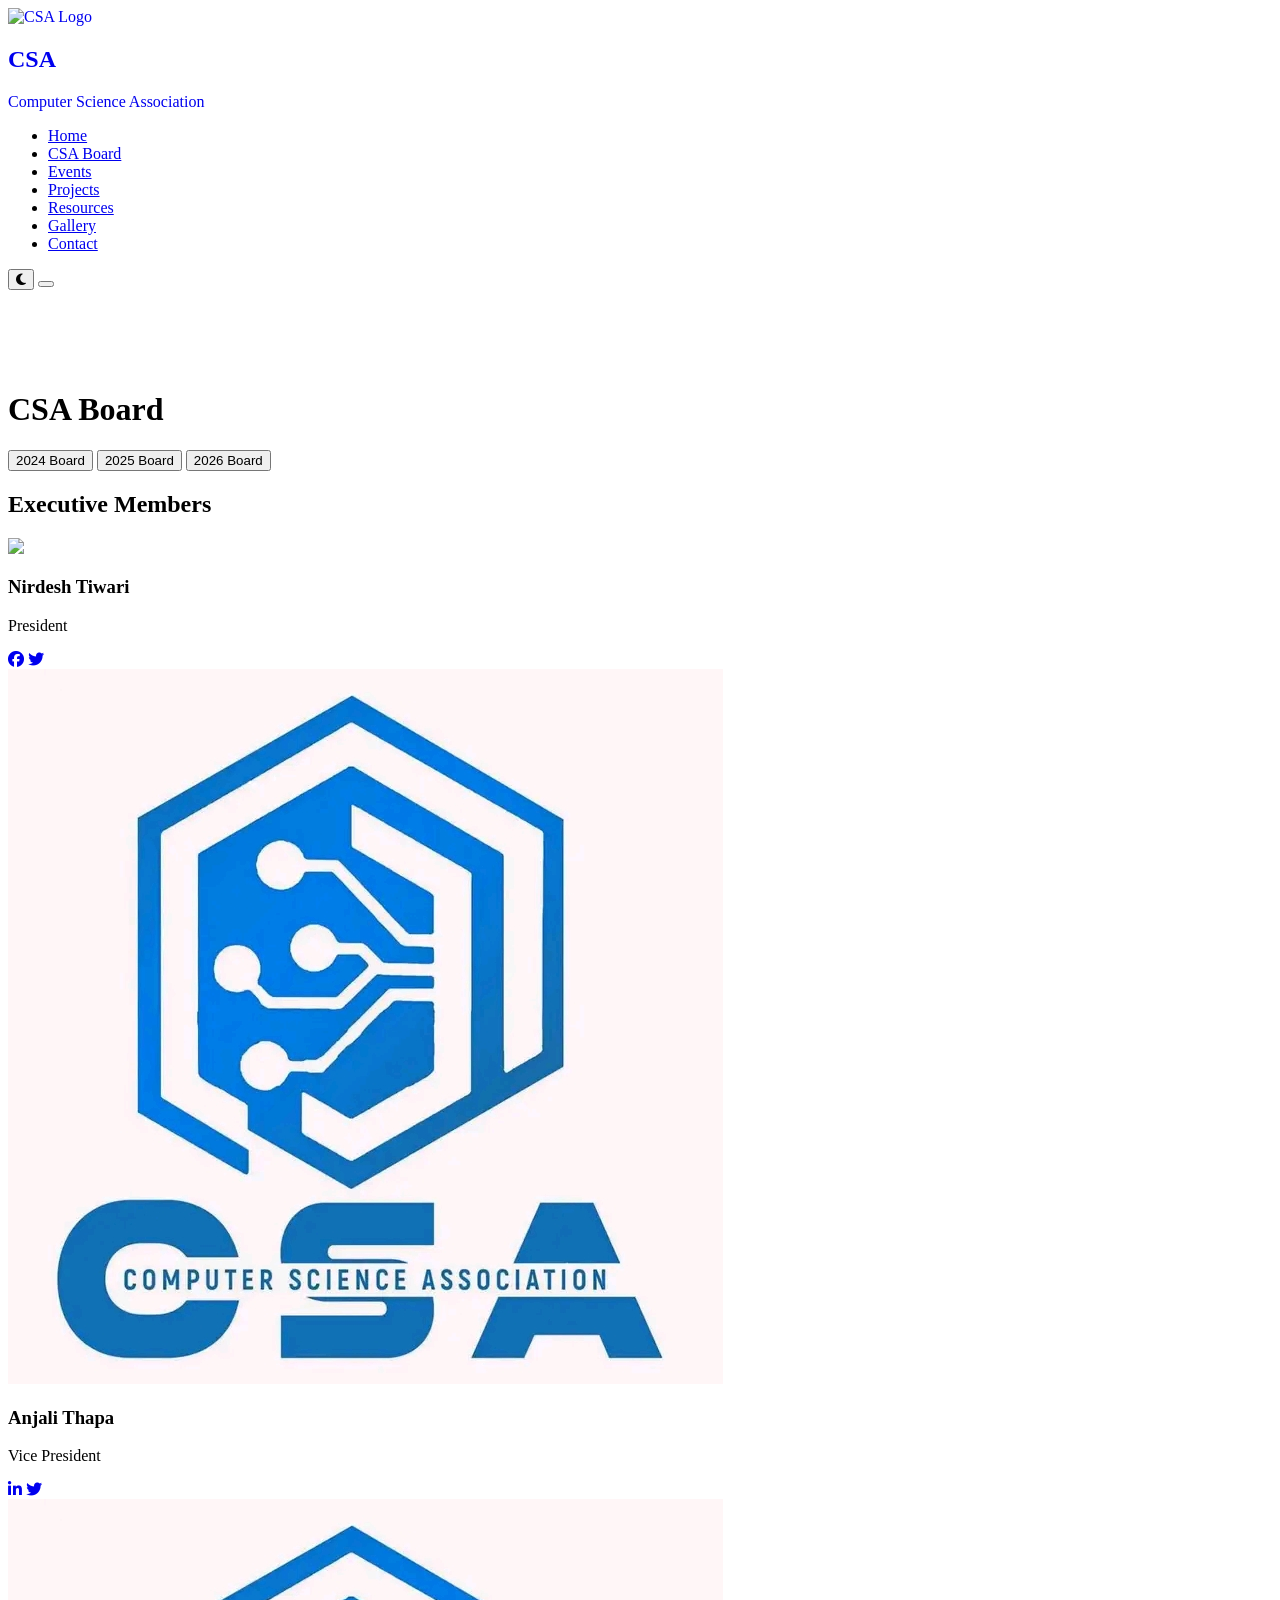
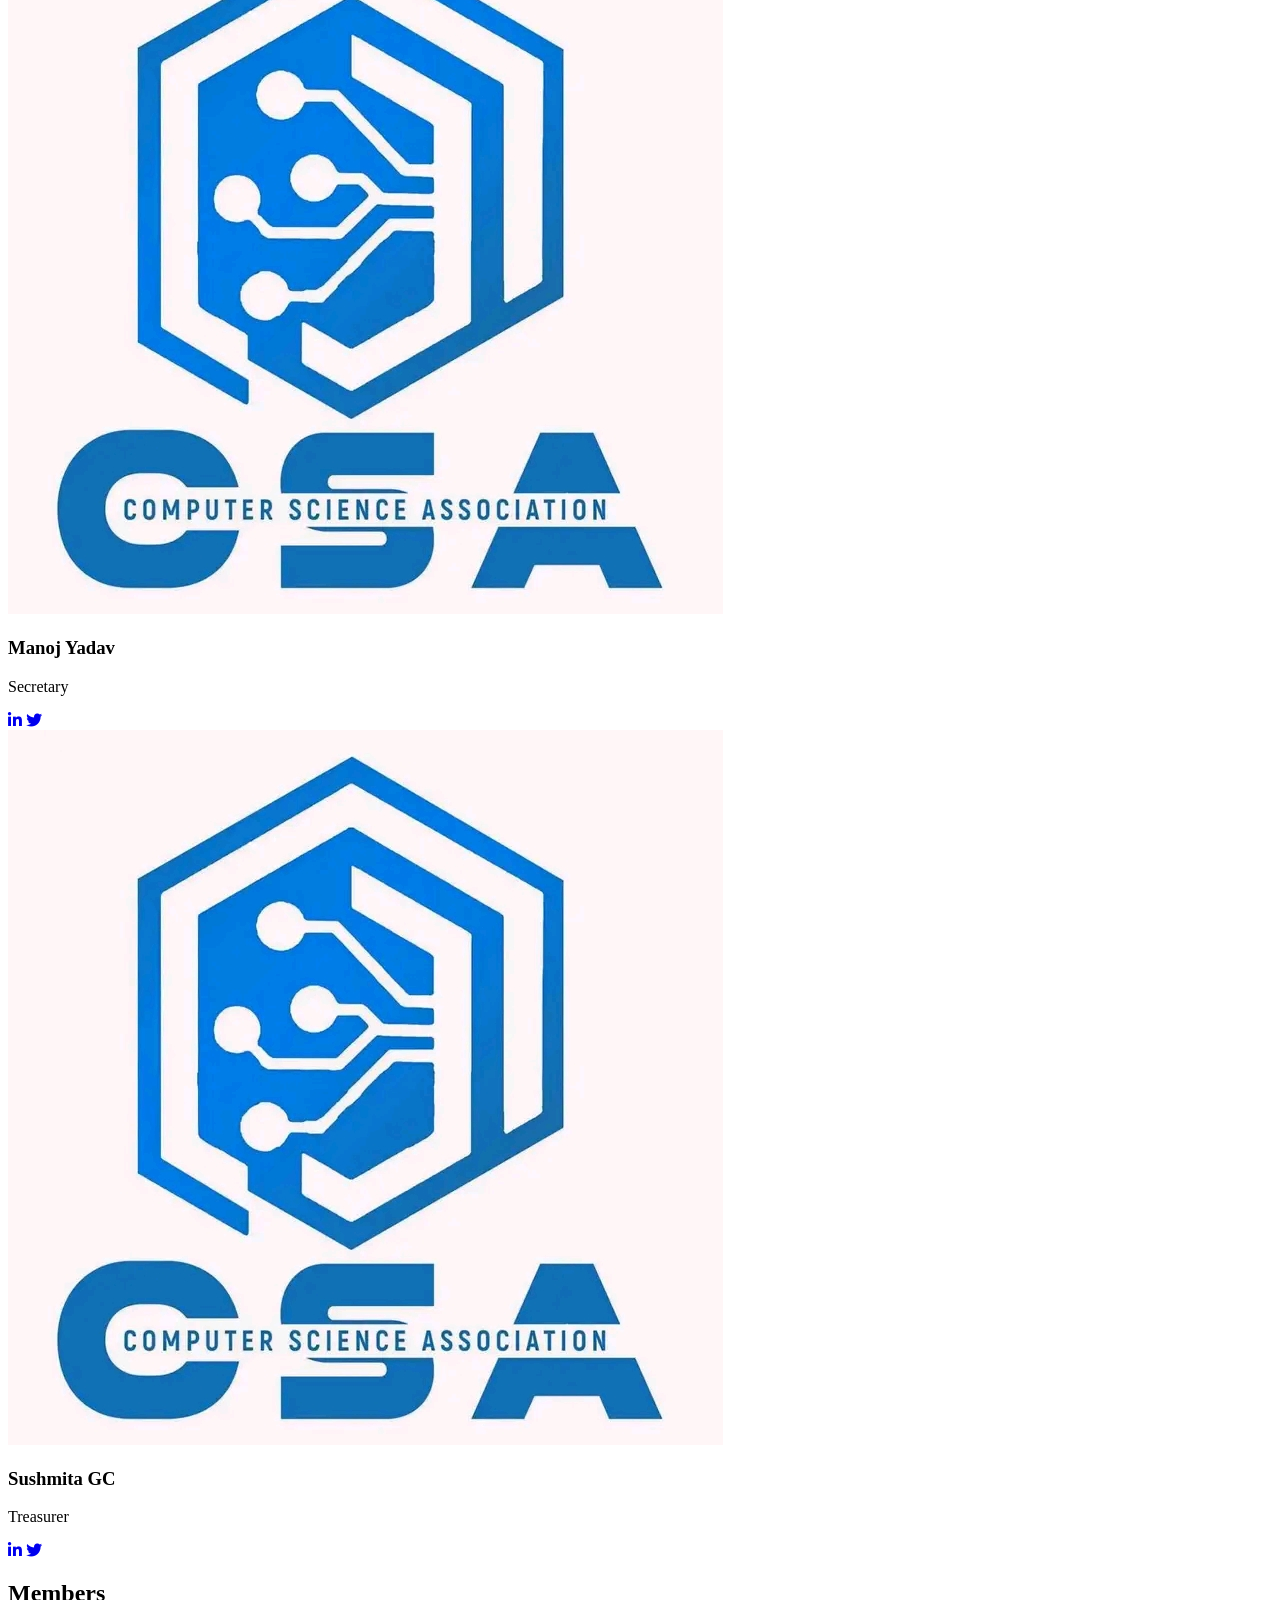
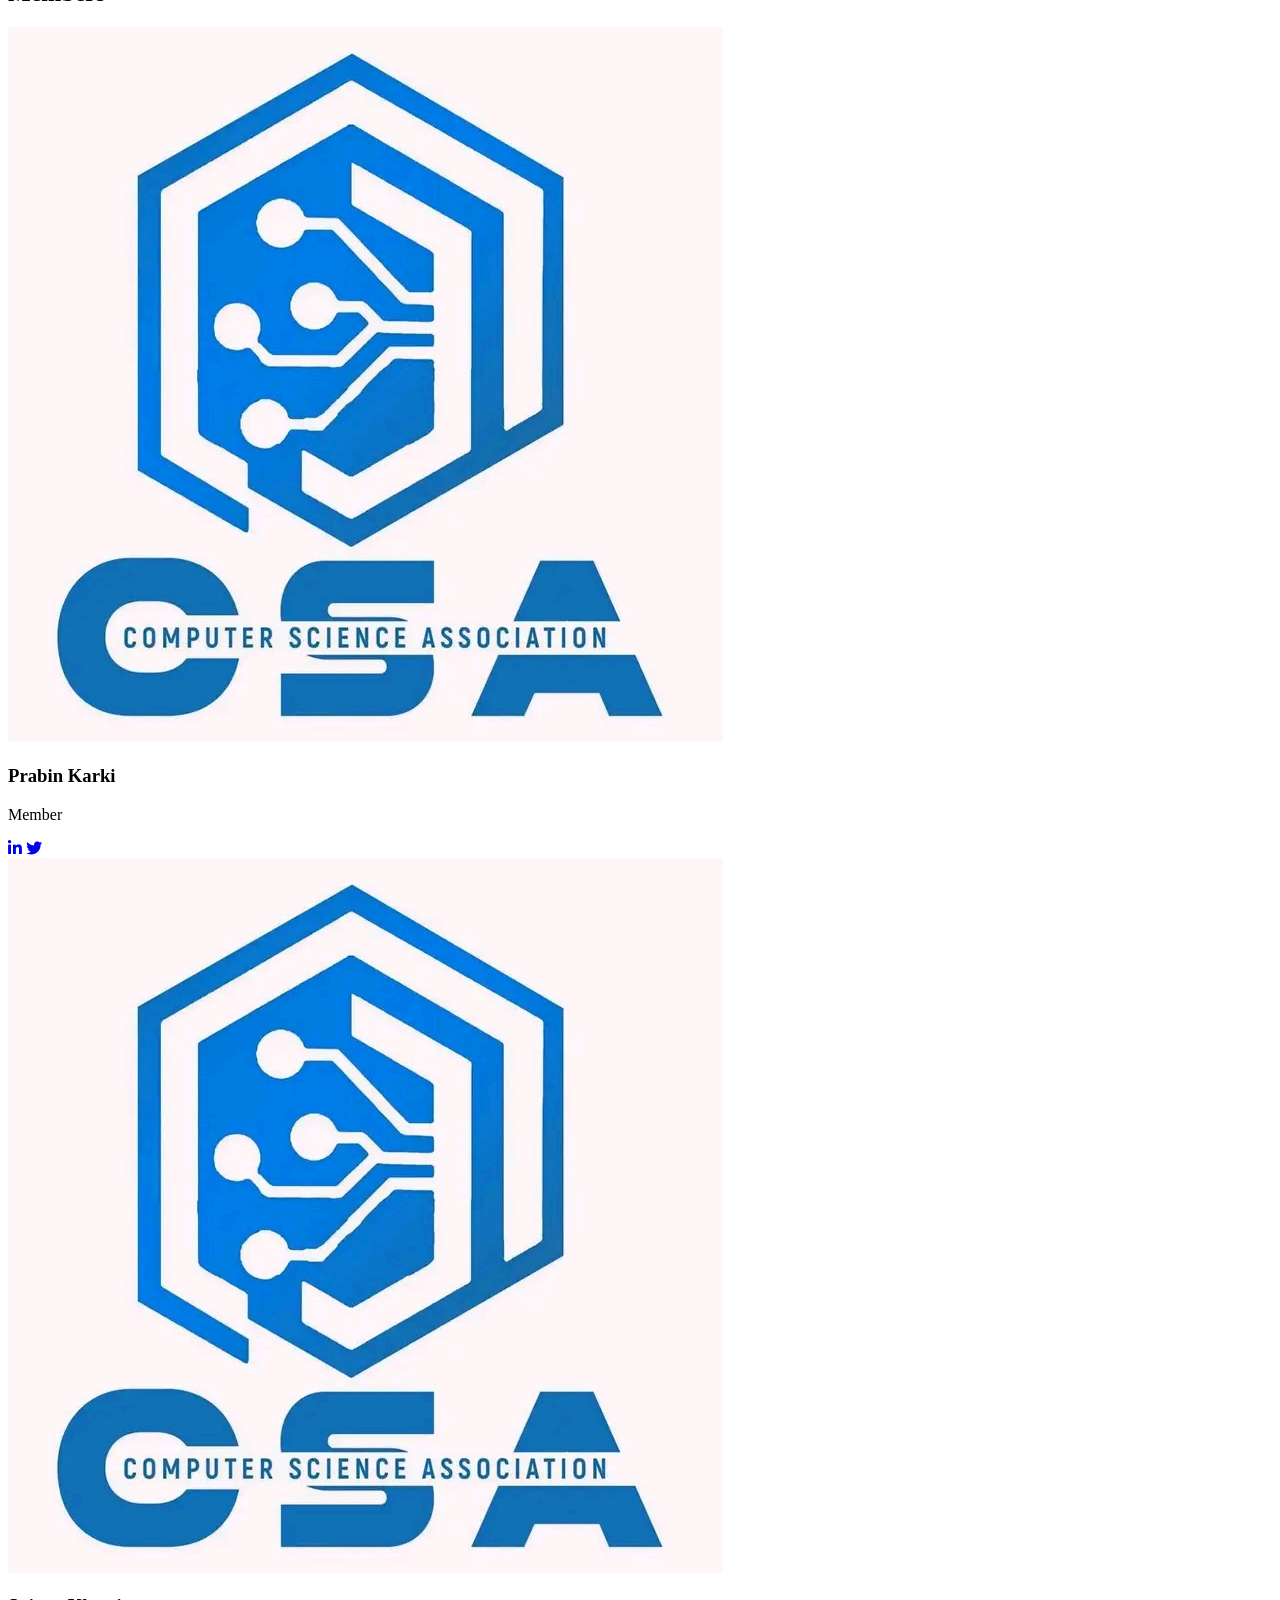
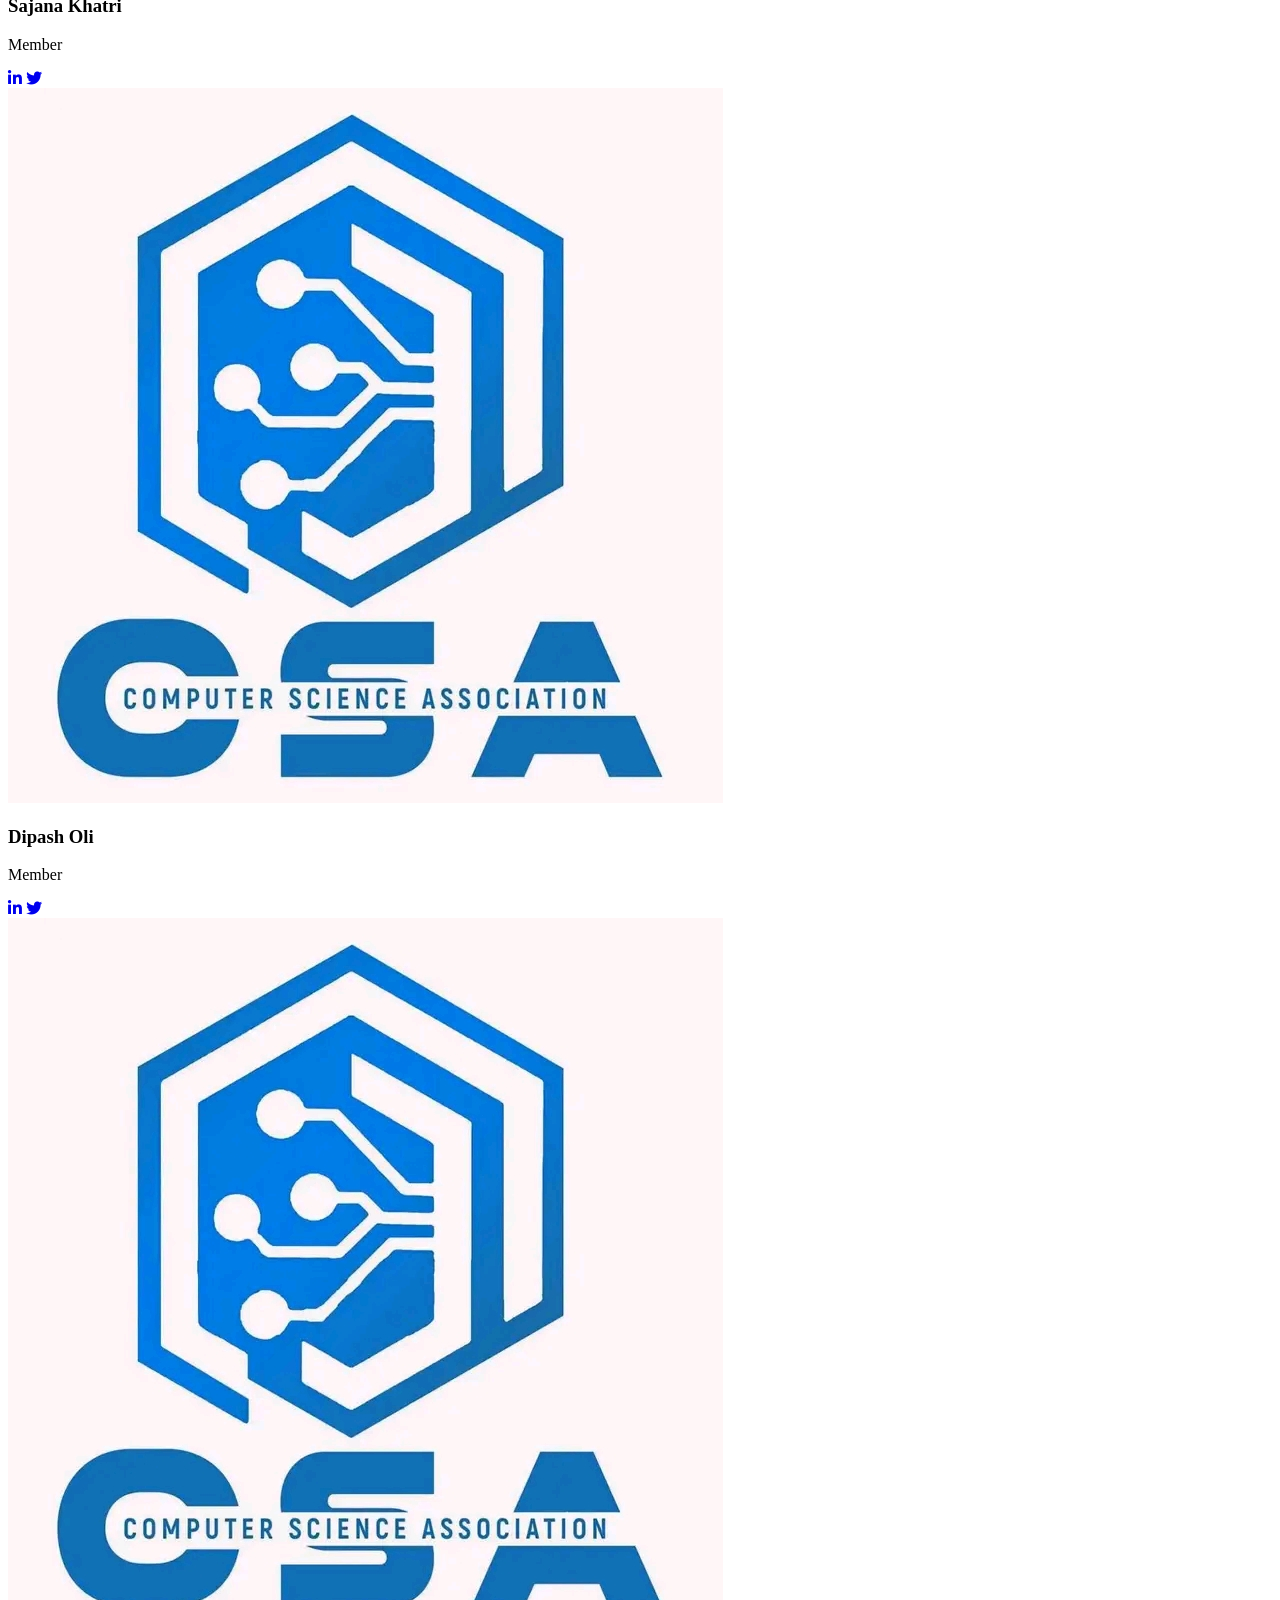
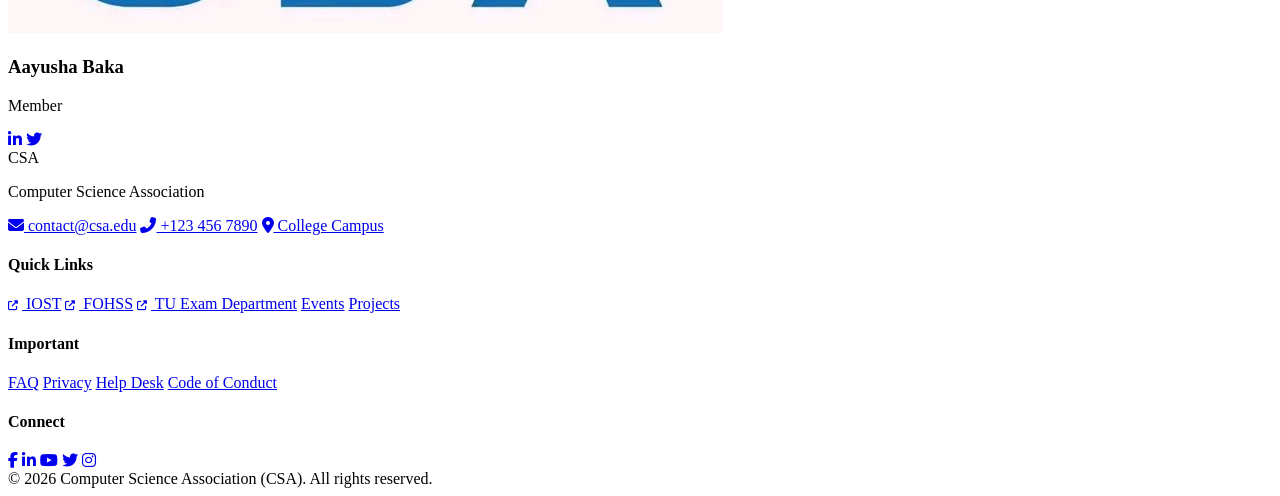
==== commit 09ae8ea6: "Arranging in proper way" ====
--- a/board.html
+++ b/board.html
@@ -13,10 +13,12 @@
 <link rel="stylesheet"
 href="https://cdnjs.cloudflare.com/ajax/libs/font-awesome/6.5.1/css/all.min.css"/>
 
-<link rel="stylesheet" href="board.css">
+<link rel="stylesheet" href="/CSA/Style/board.css">
+<link rel="stylesheet" href="/CSA/Style/footer.css">
 </head>
 <body>
-    <!-- Navigation -->
+   <!-- ================= NAVBAR ================= -->
+
 <header>
     <nav class="navbar">
 <a href="#"
@@ -24,7 +26,7 @@
    style="text-decoration:none;">
 
   <div class="logo">
-    <img src="csa logo.jpeg" alt="CSA Logo">
+    <img src="/CSA/Media/csa logo.jpeg" alt="CSA Logo">
     <div>
       <h2>CSA</h2>
       <span>Computer Science Association</span>
@@ -66,8 +68,7 @@
 </header>
 
 <div class="nav-overlay" id="navOverlay"></div>
-
-    <!-- Header -->
+ <!-- Header -->
     <div class="header">
         <h1 style="padding-top: 80px;">CSA Board</h1>
         <div class="breadcrumb">
@@ -88,13 +89,13 @@
                 <!-- Member 1 -->
                 <div class="member-card">
                     <div class="member-image">
-                    <img src="csa logo.jpeg">    
-                    </div>
-                    <div class="member-info">
-                        <h3 class="member-name">Rohit Choudhary</h3>
+                    <img src="/CSA/Media/nirdesh.jpg">    
+                    </div>
+                    <div class="member-info">
+                        <h3 class="member-name">Nirdesh Tiwari</h3>
                         <p class="member-position">President</p>
                         <div class="member-socials">
-                            <a href="#" title="LinkedIn"><i class="fab fa-linkedin-in"></i></a>
+                            <a href="https://www.facebook.com/tiwari.nirdesh" target="_blank" rel="noopener" title="Facebook"><i class="fab fa-facebook"></i></a>
                             <a href="#" title="Twitter"><i class="fab fa-twitter"></i></a>
                         </div>
                     </div>
@@ -213,56 +214,16 @@
             </div>
         </section>
     </div>
-
-    <!-- Achievements Section -->
-    <section class="achievements">
-        <div class="container">
-            <h2 class="achievements-title">Our Achievements</h2>
-            <div class="achievement-grid">
-                <div class="achievement-card">
-                    <div class="achievement-icon">
-                        <i class="fas fa-check-circle"></i>
-                    </div>
-                    <div class="achievement-number">15+</div>
-                    <div class="achievement-label">Successful Events</div>
-                </div>
-
-                <div class="achievement-card">
-                    <div class="achievement-icon">
-                        <i class="fas fa-folder-open"></i>
-                    </div>
-                    <div class="achievement-number">25+</div>
-                    <div class="achievement-label">Completed Projects</div>
-                </div>
-
-                <div class="achievement-card">
-                    <div class="achievement-icon">
-                        <i class="fas fa-users"></i>
-                    </div>
-                    <div class="achievement-number">500+</div>
-                    <div class="achievement-label">Active Members</div>
-                </div>
-
-                <div class="achievement-card">
-                    <div class="achievement-icon">
-                        <i class="fas fa-trophy"></i>
-                    </div>
-                    <div class="achievement-number">5+</div>
-                    <div class="achievement-label">National Competitions</div>
-                </div>
-            </div>
-        </div>
-    </section>
-    <!-- ========== FOOTER (UPDATED) ========== -->
+<!-- ========== FOOTER (UPDATED) ========== -->
   <footer class="footer">
     <div class="footer-cols">
       <div class="footer-col">
-        <div class="logo-small">◆ CSA</div>
+        <div class="logo-small">CSA</div>
         <p class="footer-desc">Computer Science Association</p>
         <div class="footer-contact-icons">
           <a href="mailto:contact@csa.edu"><i class="fas fa-envelope"></i> contact@csa.edu</a>
           <a href="tel:+1234567890"><i class="fas fa-phone-alt"></i> +123 456 7890</a>
-          <a href="https://www.google.com/maps/search/?api=1&query=Mahendra+Multiple+Campus+Dang" target="_blank" rel="noopener"><i class="fas fa-map-marker-alt"></i> College Campus</a>
+          <a href="#"><i class="fas fa-map-marker-alt"></i> College Campus</a>
         </div>
       </div>
       <div class="footer-col">
@@ -270,6 +231,8 @@
         <a href="https://iost.tu.edu.np" target="_blank"><i class="fas fa-external-link-alt" style="font-size:10px; margin-right:4px;"></i> IOST</a>
         <a href="https://fohss.tu.edu.np" target="_blank"><i class="fas fa-external-link-alt" style="font-size:10px; margin-right:4px;"></i> FOHSS</a>
         <a href="https://tuexam.tu.edu.np" target="_blank"><i class="fas fa-external-link-alt" style="font-size:10px; margin-right:4px;"></i> TU Exam Department</a>
+        <a href="#">Events</a>
+        <a href="#">Projects</a>
       </div>
       <div class="footer-col">
         <h4>Important</h4>
@@ -290,10 +253,10 @@
       </div>
     </div>
     <div class="footer-copy">
-      &copy; <span id="year">2026</span> Computer Science Association (CSA). All rights reserved.
+      &copy; 2026 Computer Science Association (CSA). All rights reserved.
     </div>
   </footer>
-
-    <script src="board.js"></script>
+    <script src="/CSA/JavaScript/board.js"></script>
+    <script src="/CSA/JavaScript/footer.js"></script>
 </body>
 </html>
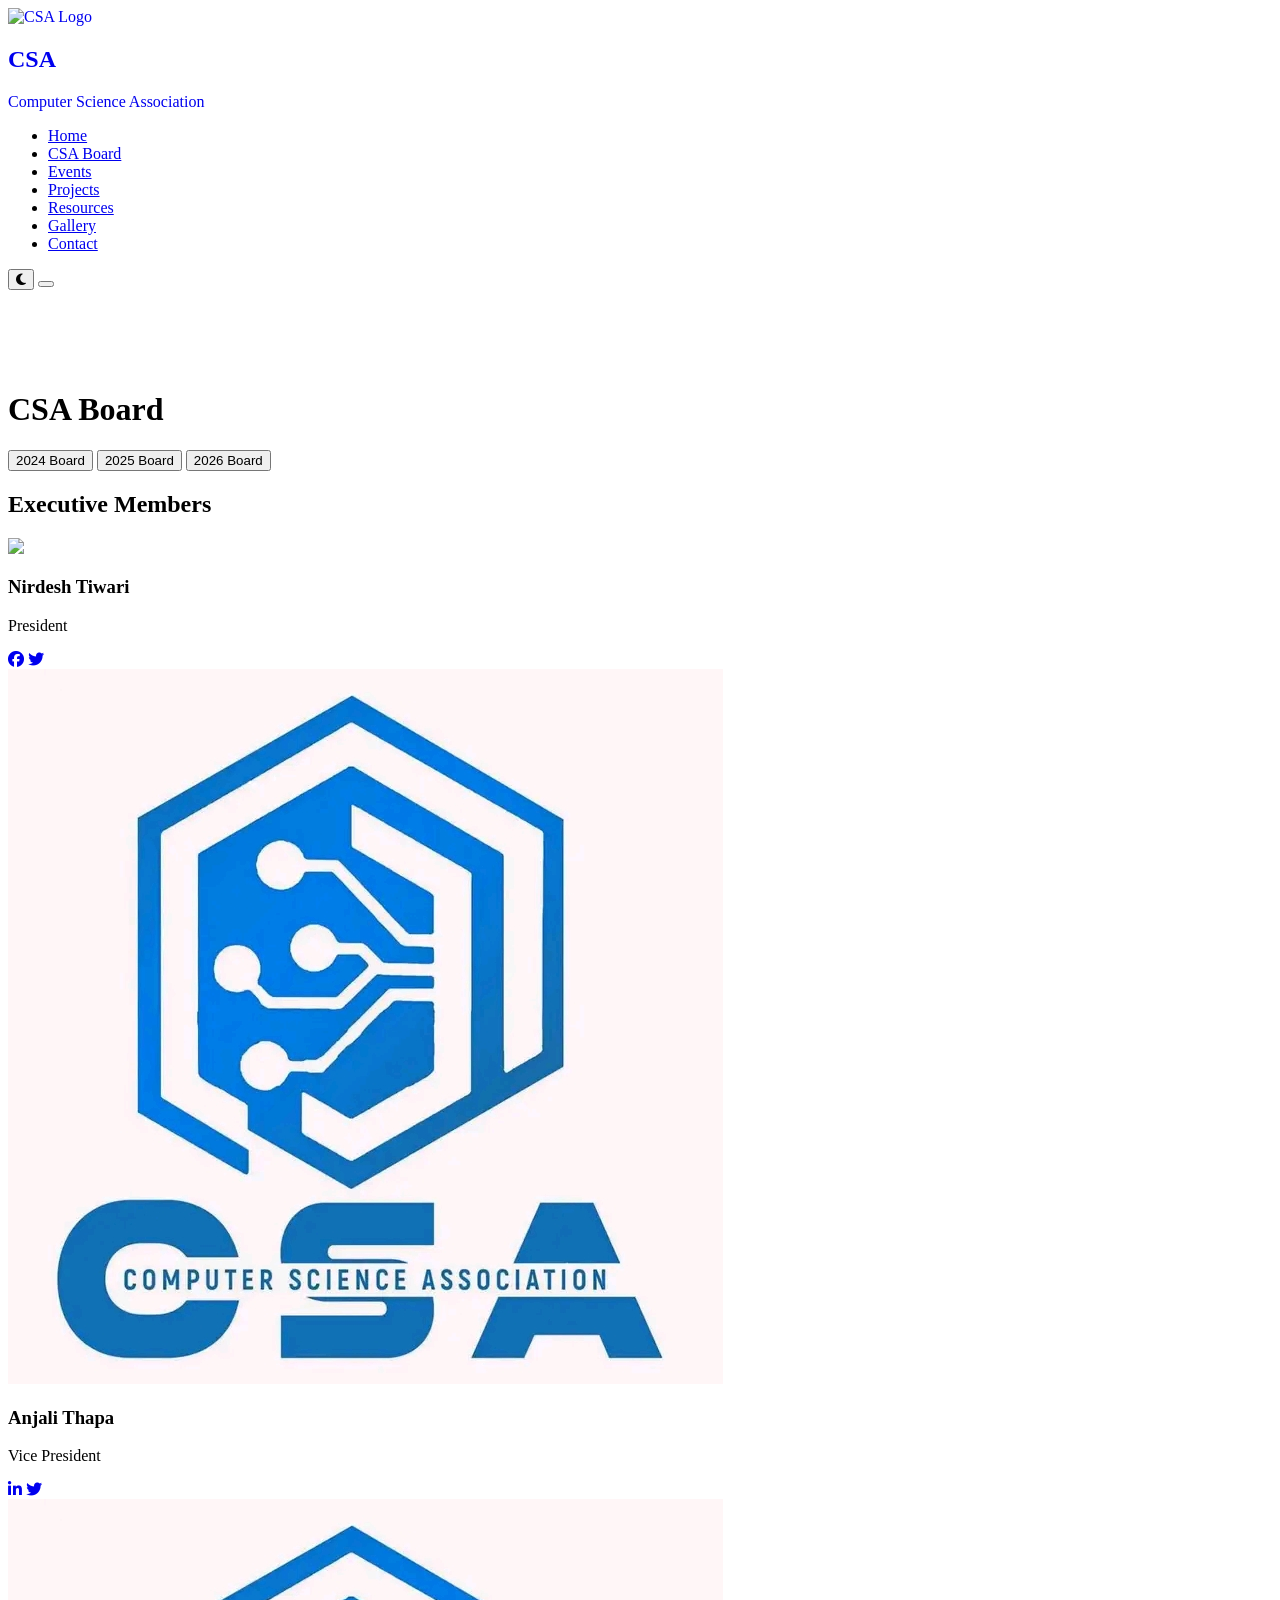
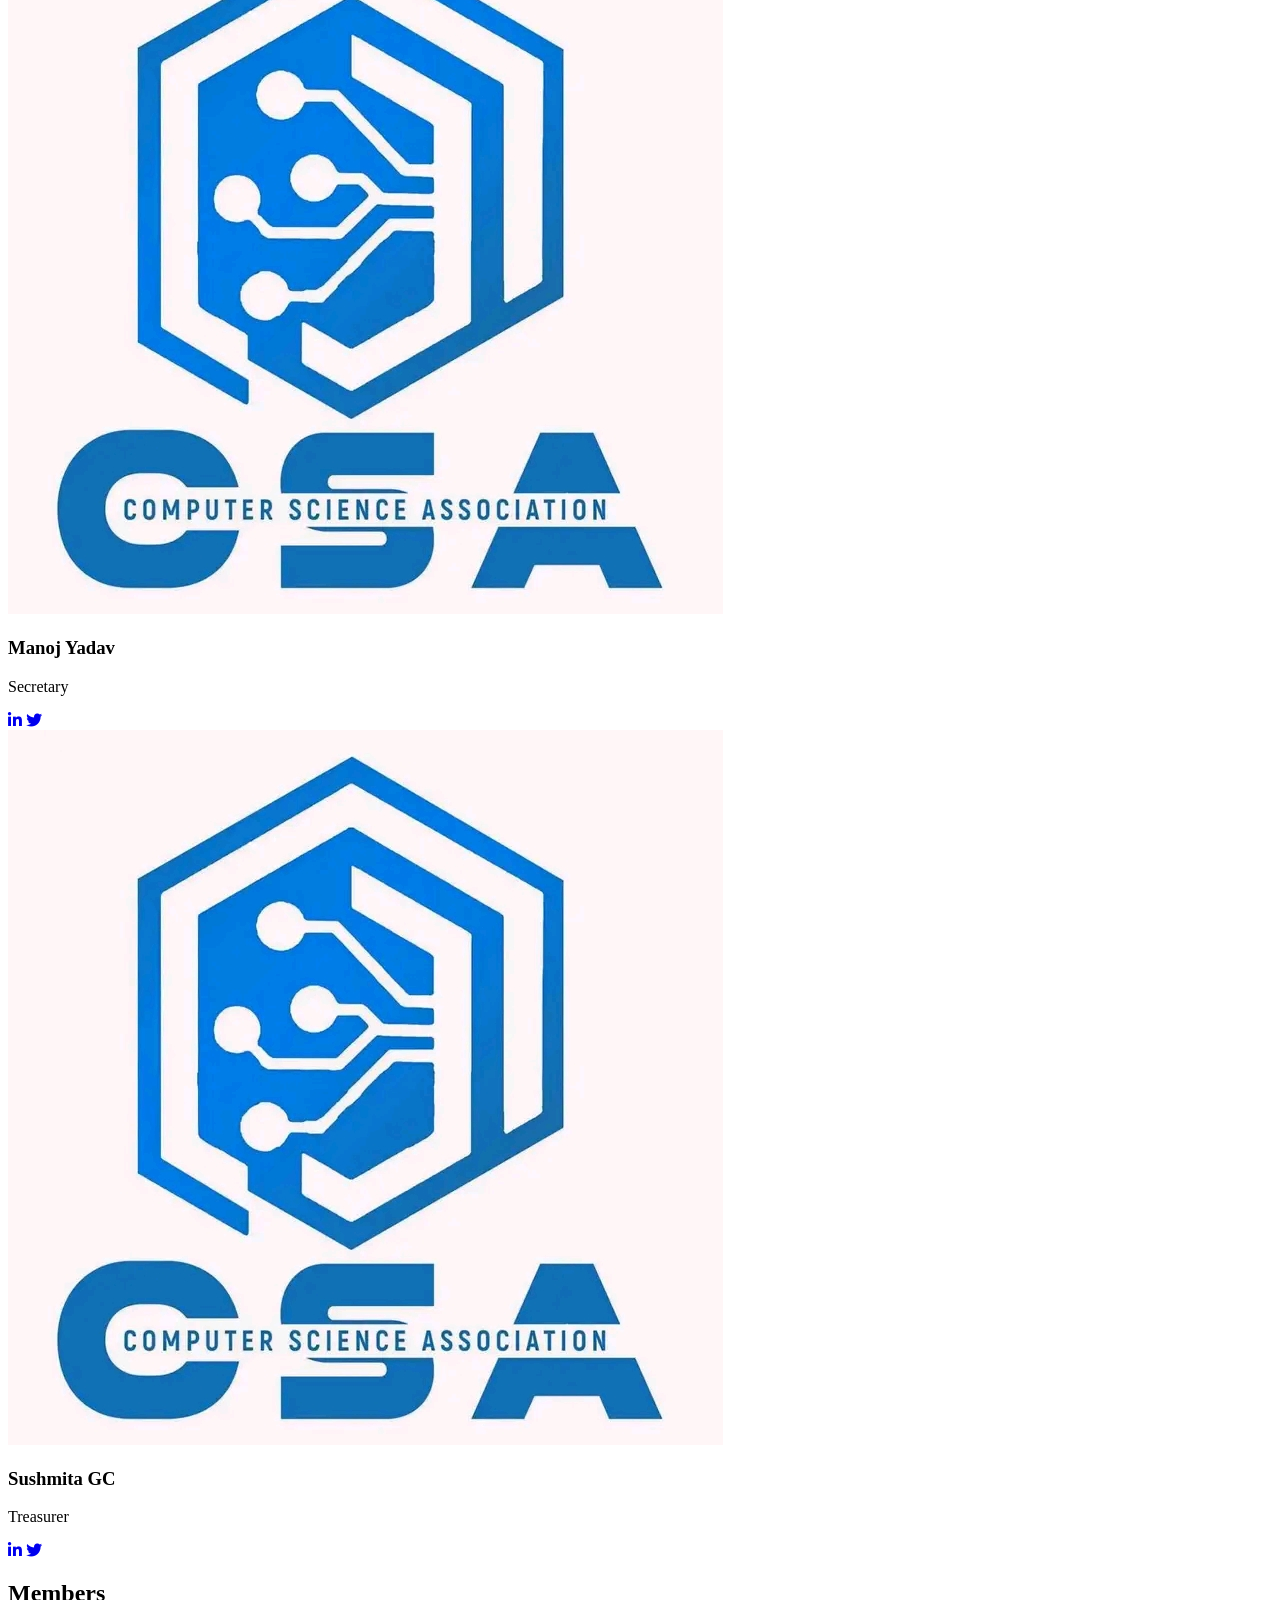
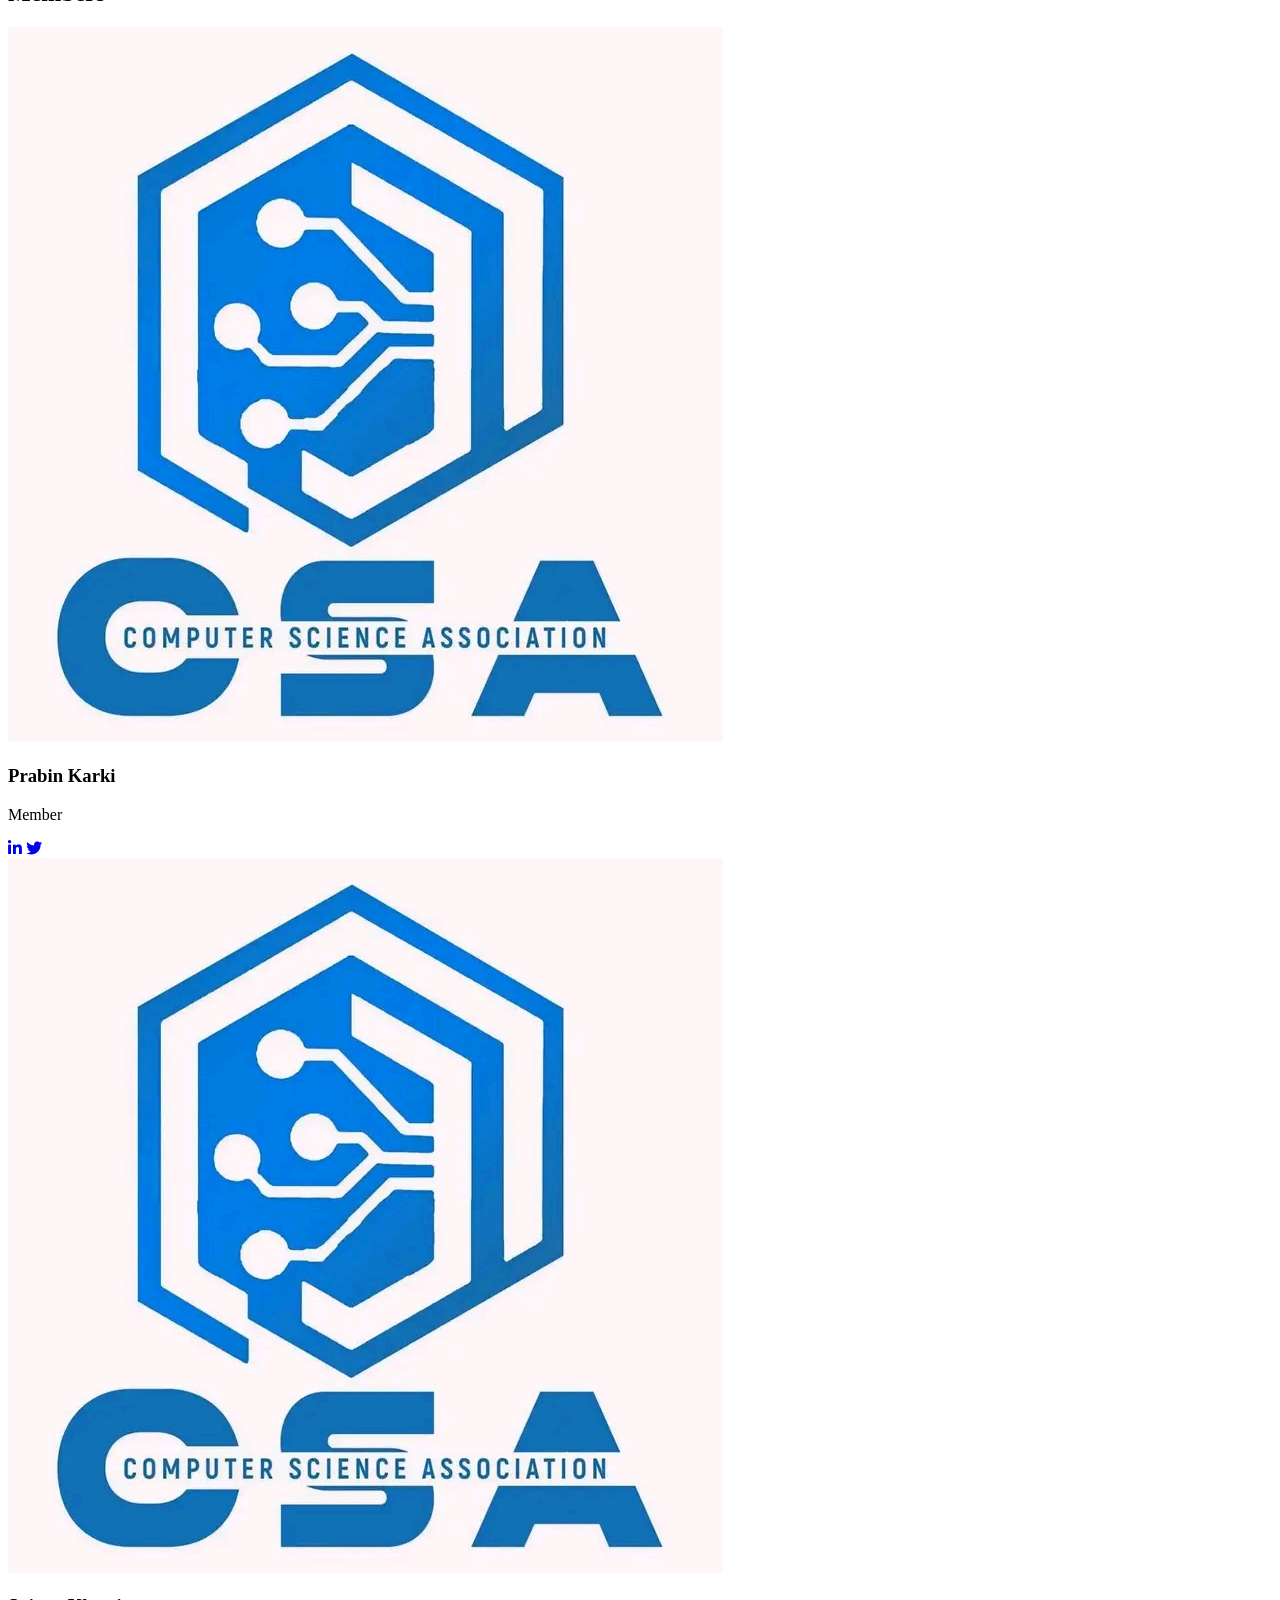
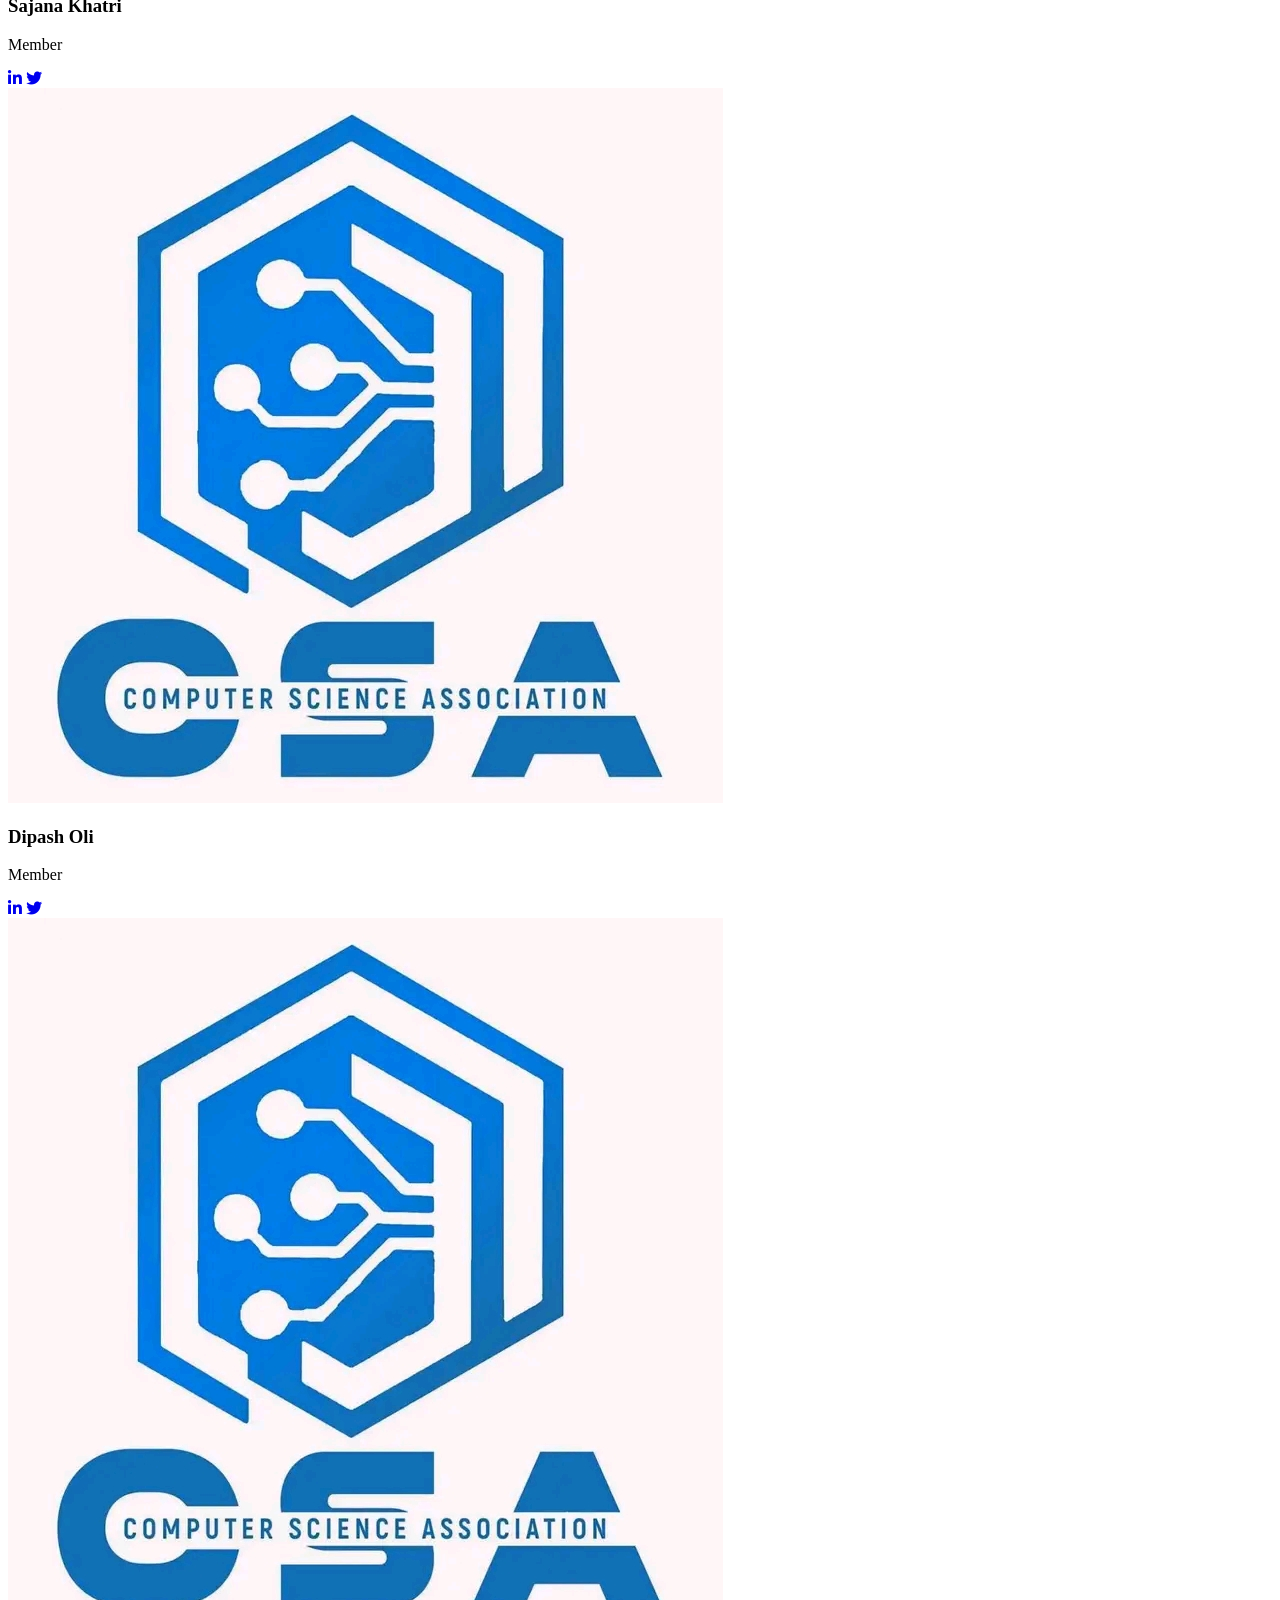
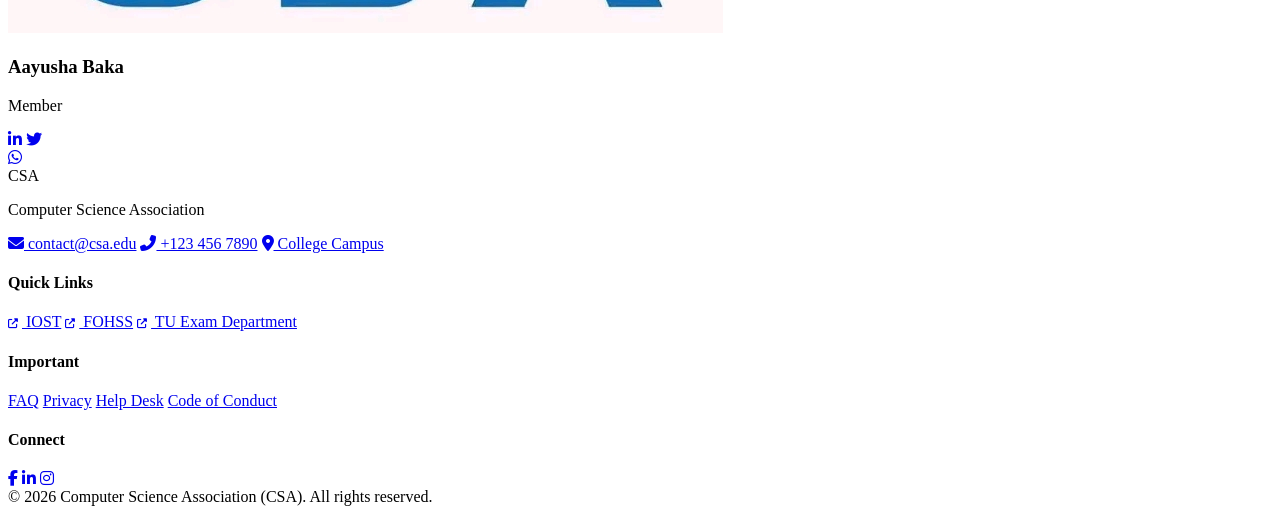
==== commit ecb26718: "Making footer and header same in all pages" ====
--- a/board.html
+++ b/board.html
@@ -214,6 +214,10 @@
             </div>
         </section>
     </div>
+    <!-- ========== WHATSAPP ========== -->
+  <a href="https://wa.me/9810953213" target="_blank" class="whatsapp-btn" aria-label="Chat">
+    <i class="fab fa-whatsapp"></i>
+  </a>
 <!-- ========== FOOTER (UPDATED) ========== -->
   <footer class="footer">
     <div class="footer-cols">
@@ -223,7 +227,7 @@
         <div class="footer-contact-icons">
           <a href="mailto:contact@csa.edu"><i class="fas fa-envelope"></i> contact@csa.edu</a>
           <a href="tel:+1234567890"><i class="fas fa-phone-alt"></i> +123 456 7890</a>
-          <a href="#"><i class="fas fa-map-marker-alt"></i> College Campus</a>
+          <a href="https://www.google.com/maps/search/?api=1&query=Mahendra+Multiple+Campus+Dang" target="_blank" rel="noopener"><i class="fas fa-map-marker-alt"></i> College Campus</a>
         </div>
       </div>
       <div class="footer-col">
@@ -231,8 +235,6 @@
         <a href="https://iost.tu.edu.np" target="_blank"><i class="fas fa-external-link-alt" style="font-size:10px; margin-right:4px;"></i> IOST</a>
         <a href="https://fohss.tu.edu.np" target="_blank"><i class="fas fa-external-link-alt" style="font-size:10px; margin-right:4px;"></i> FOHSS</a>
         <a href="https://tuexam.tu.edu.np" target="_blank"><i class="fas fa-external-link-alt" style="font-size:10px; margin-right:4px;"></i> TU Exam Department</a>
-        <a href="#">Events</a>
-        <a href="#">Projects</a>
       </div>
       <div class="footer-col">
         <h4>Important</h4>
@@ -244,16 +246,14 @@
       <div class="footer-col">
         <h4>Connect</h4>
         <div class="footer-socials" style="border-top: none; padding-top: 0; margin-top: 0; justify-content: flex-start; gap: 10px;">
-          <a href="https://facebook.com" target="_blank" aria-label="Facebook"><i class="fab fa-facebook-f"></i></a>
-          <a href="https://linkedin.com" target="_blank" aria-label="LinkedIn"><i class="fab fa-linkedin-in"></i></a>
-          <a href="https://youtube.com" target="_blank" aria-label="YouTube"><i class="fab fa-youtube"></i></a>
-          <a href="https://twitter.com" target="_blank" aria-label="Twitter"><i class="fab fa-twitter"></i></a>
-          <a href="https://instagram.com" target="_blank" aria-label="Instagram"><i class="fab fa-instagram"></i></a>
+          <a href="https://www.facebook.com/csa.mmc.ghorahi.dang" target="_blank" aria-label="Facebook"><i class="fab fa-facebook-f"></i></a>
+          <a href="https://www.linkedin.com/company/csa-mmc-dang/" target="_blank" aria-label="LinkedIn"><i class="fab fa-linkedin-in"></i></a>
+          <a href="https://www.instagram.com/csammcdang?igsh=azV1cThndHh2bHBm" target="_blank" aria-label="Instagram"><i class="fab fa-instagram"></i></a>
         </div>
       </div>
     </div>
     <div class="footer-copy">
-      &copy; 2026 Computer Science Association (CSA). All rights reserved.
+      &copy; <span id="year">2026</span> Computer Science Association (CSA). All rights reserved.
     </div>
   </footer>
     <script src="/CSA/JavaScript/board.js"></script>
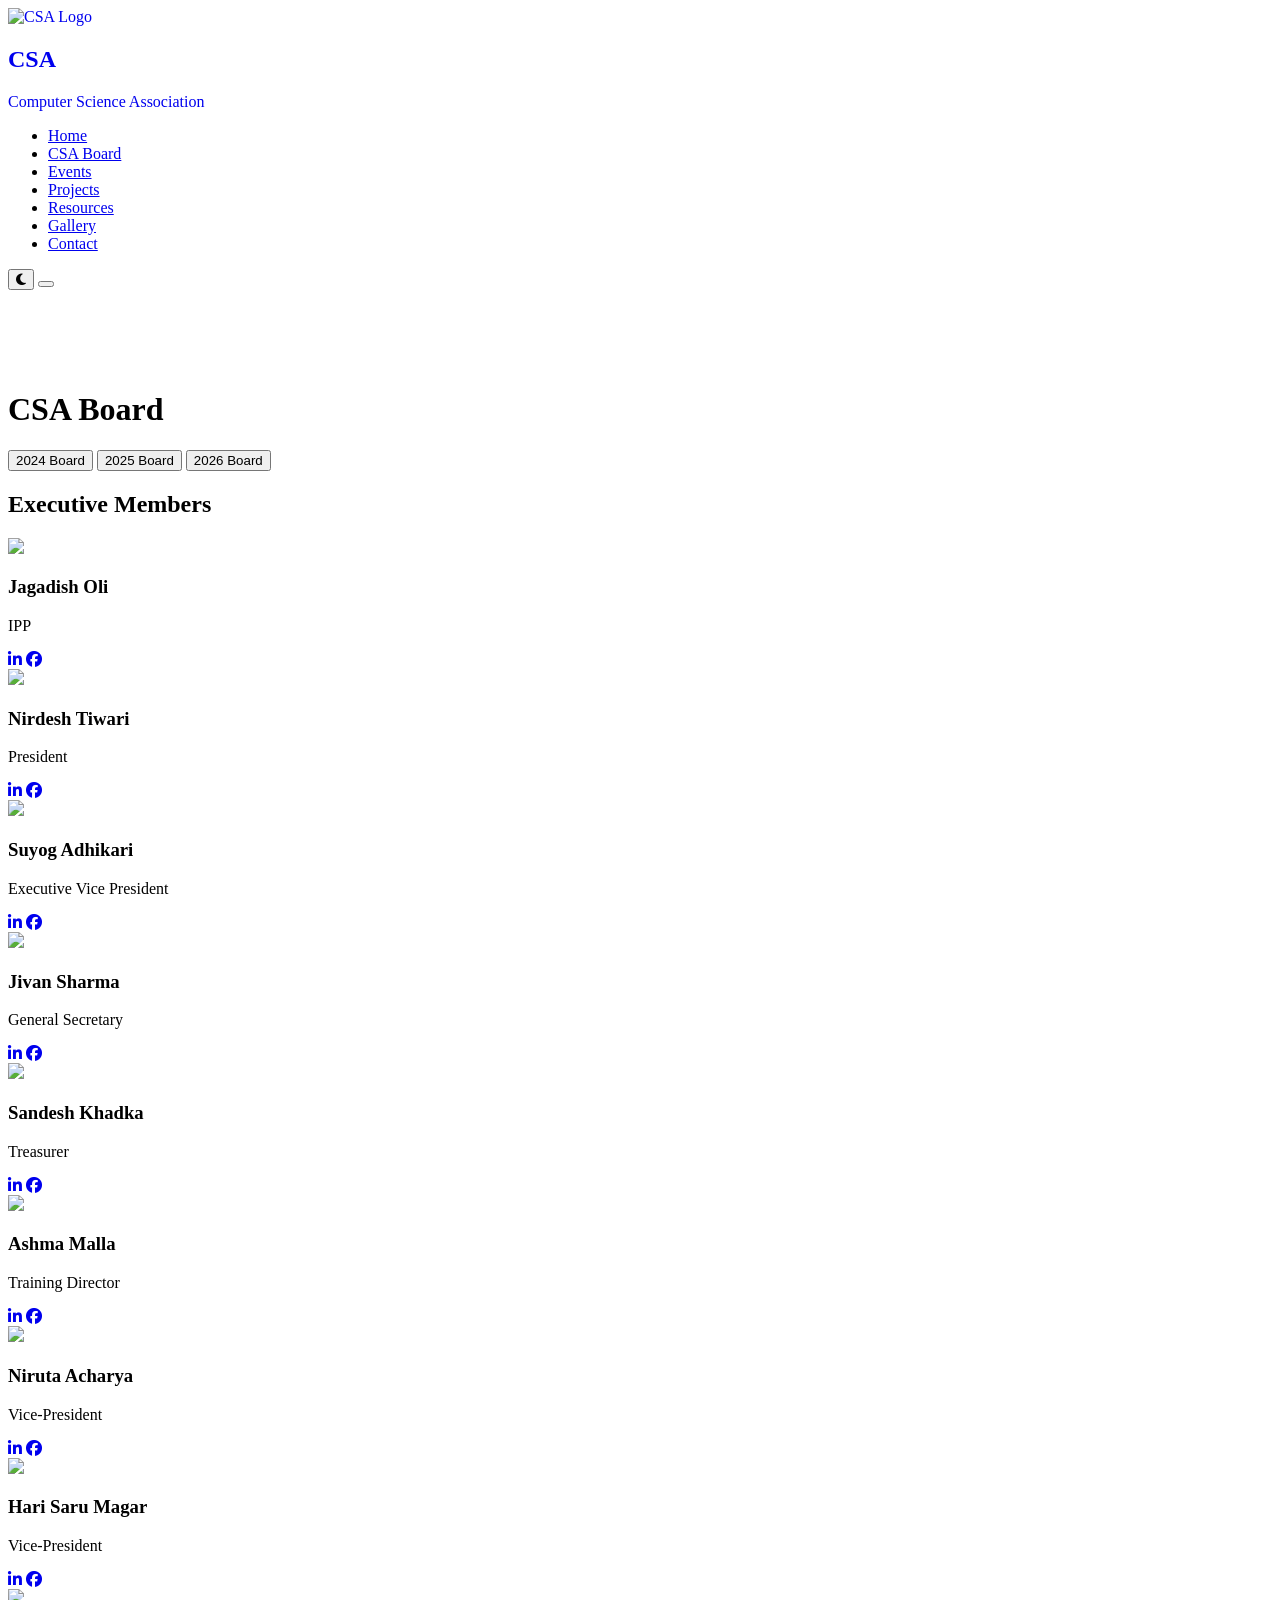
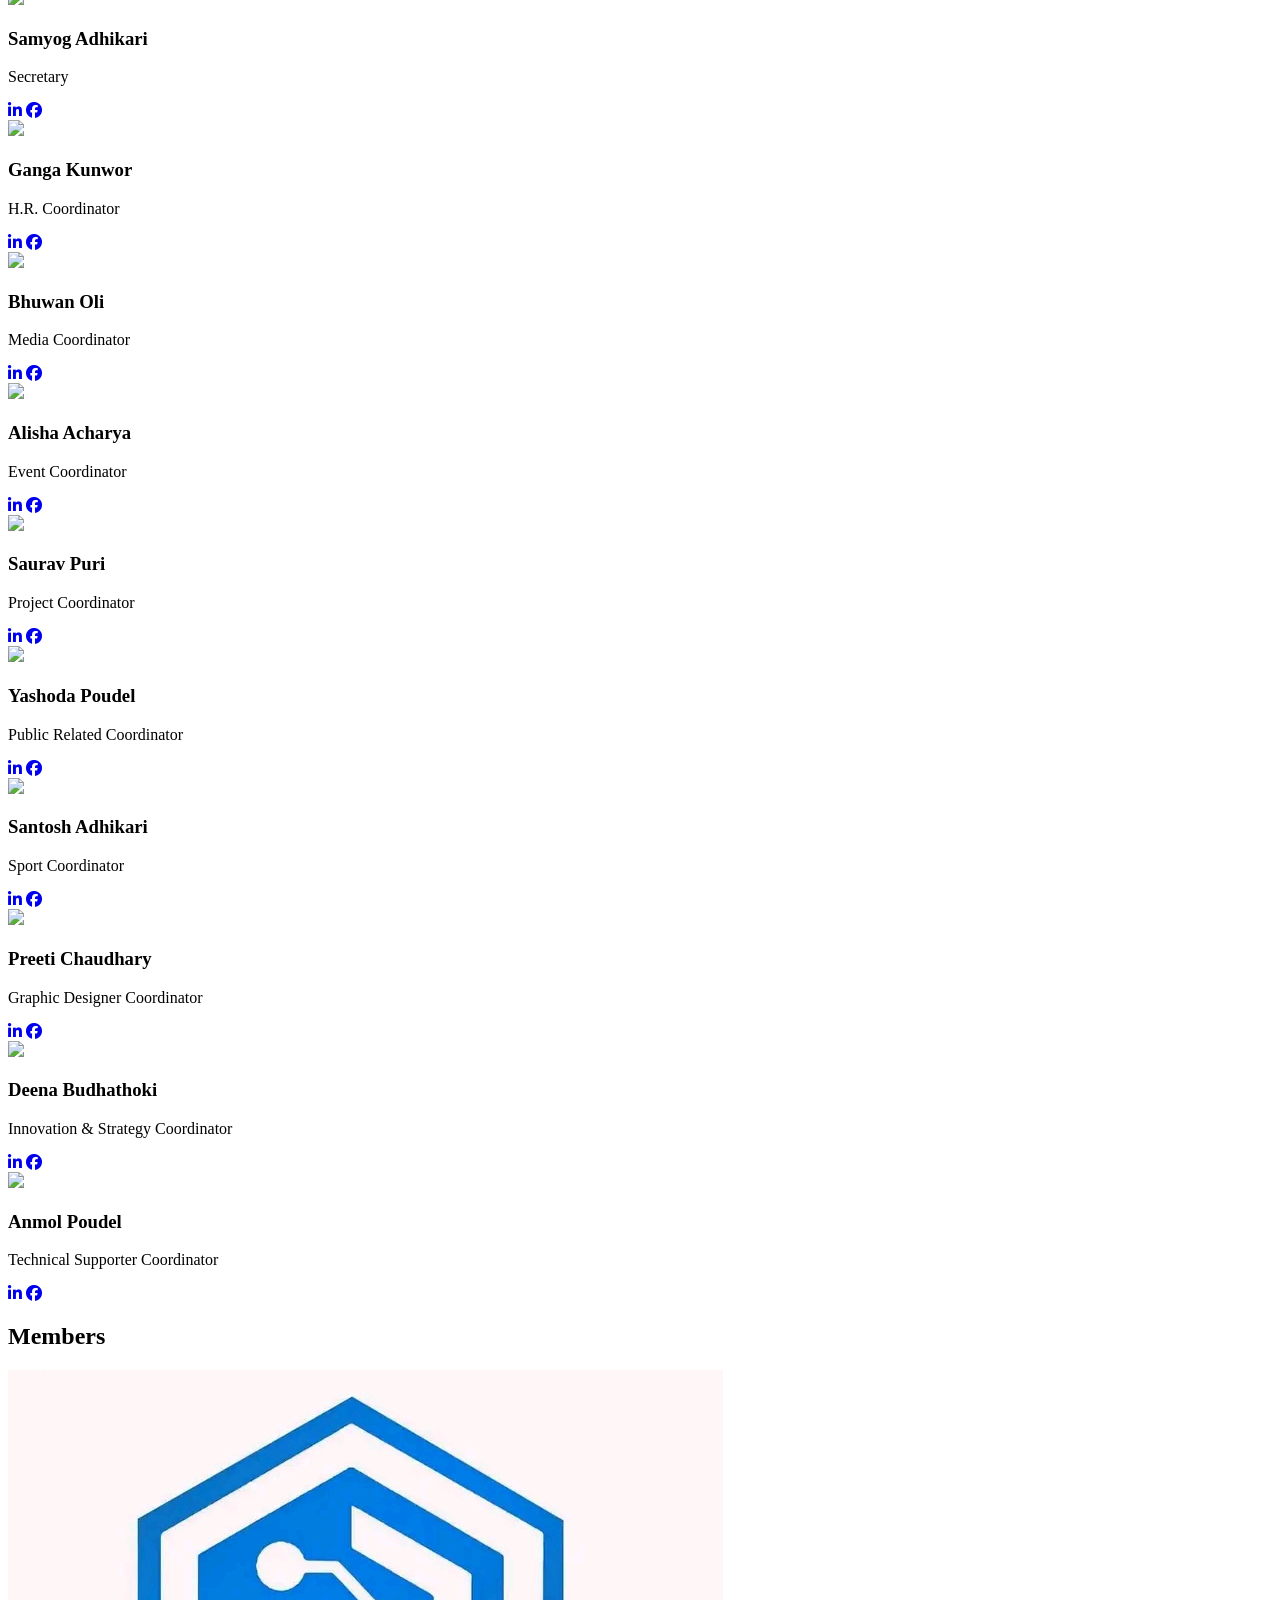
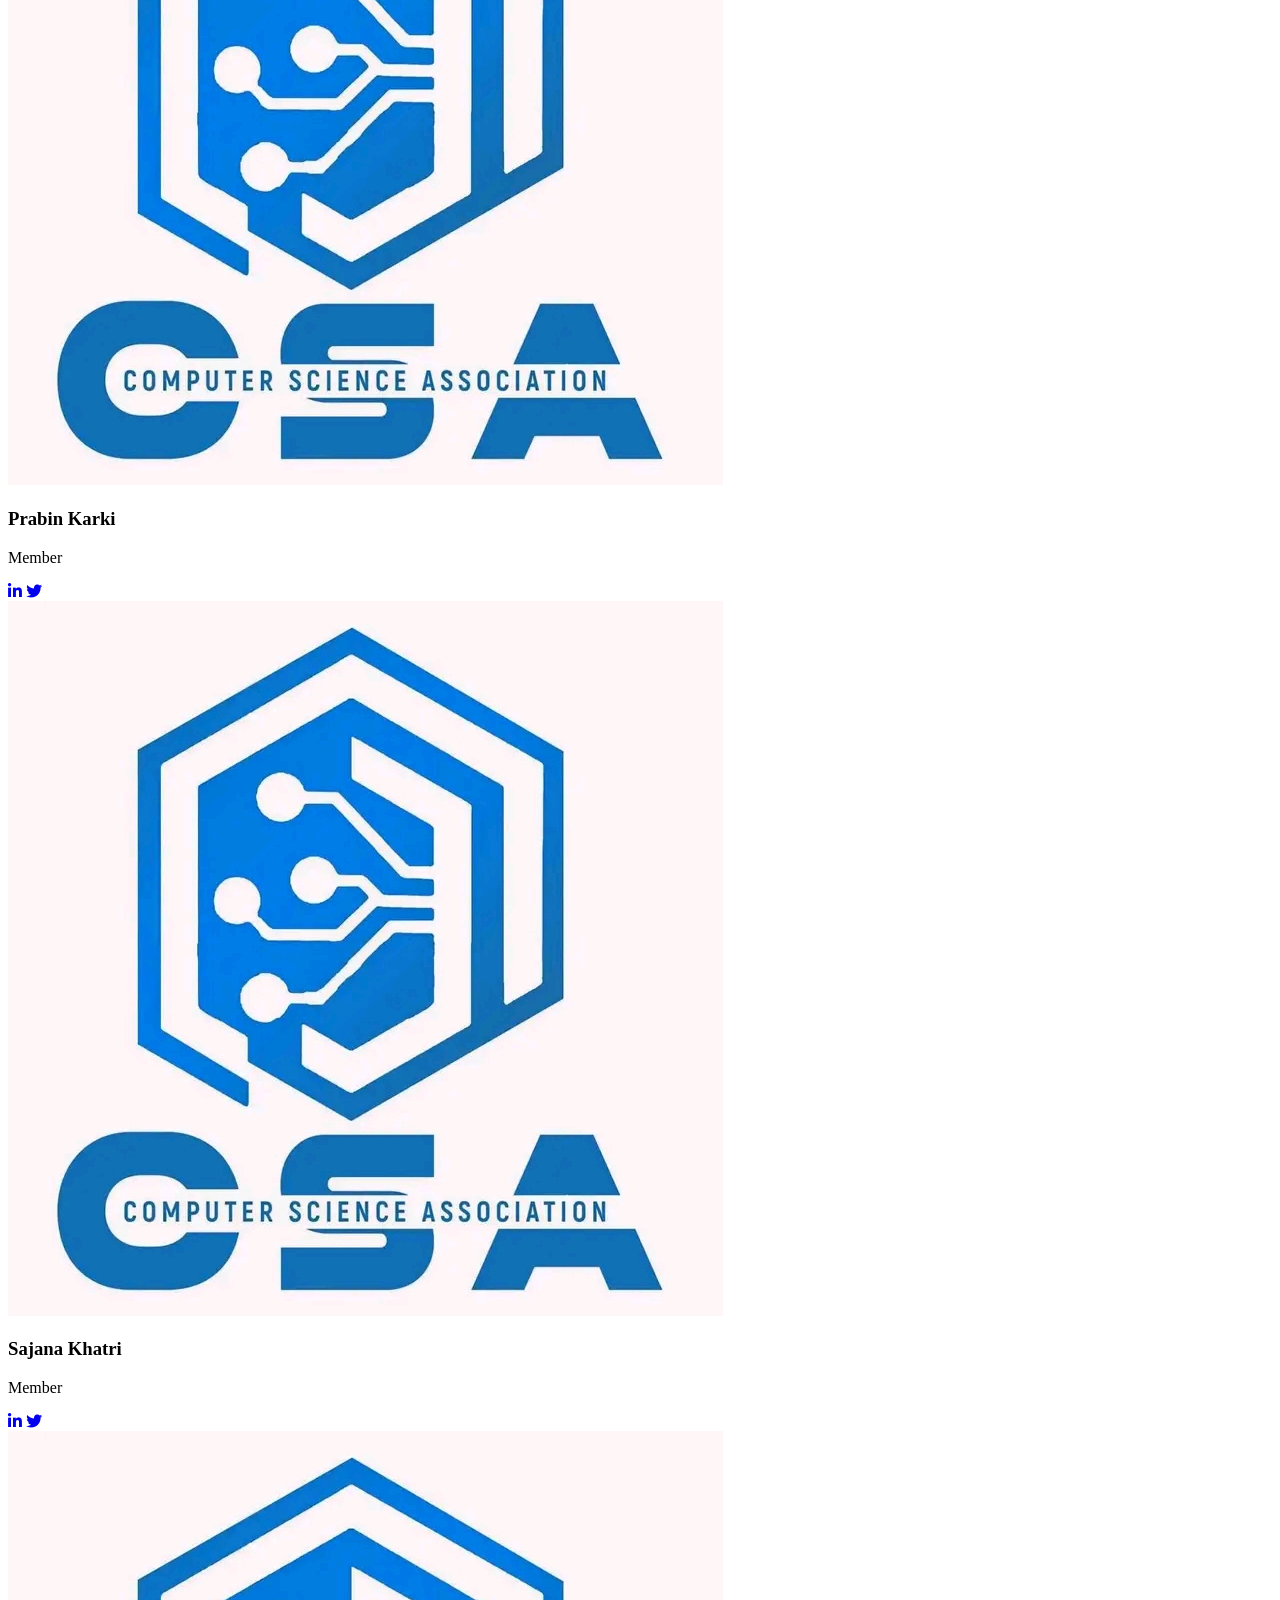
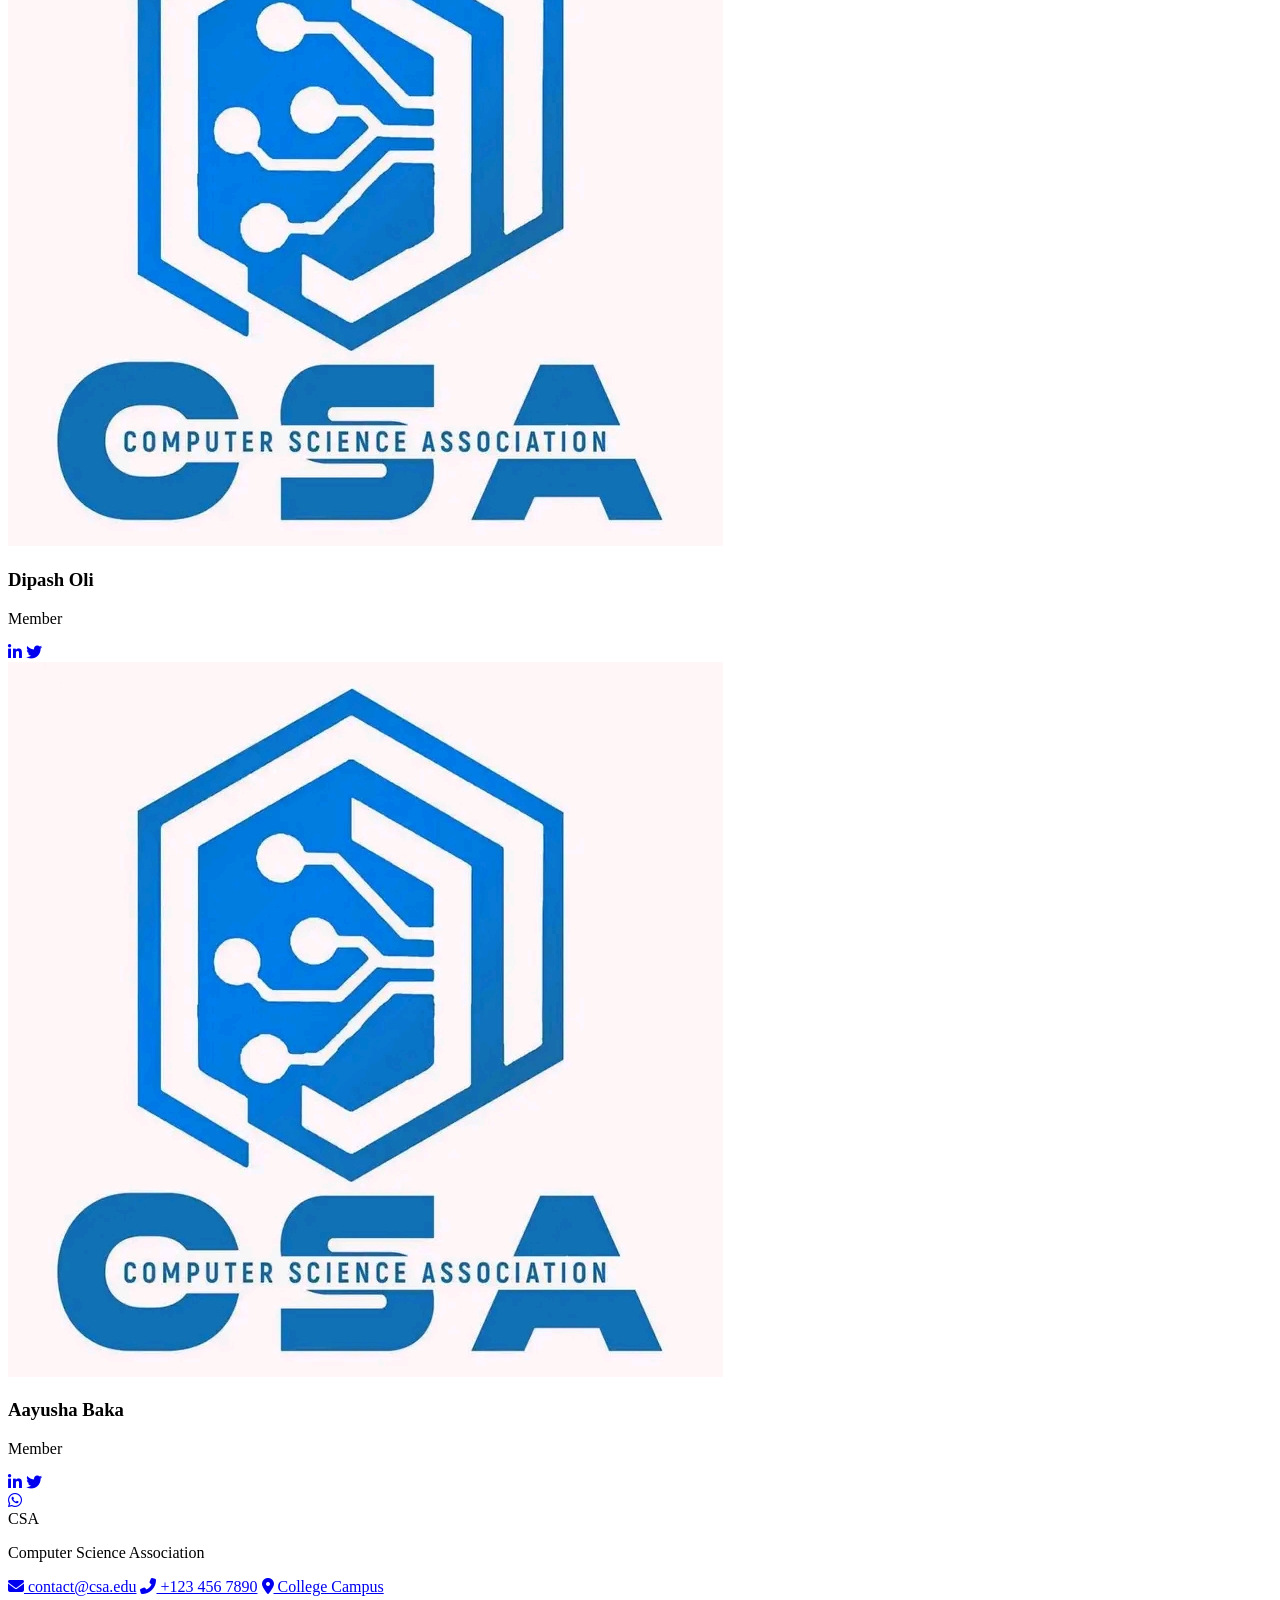
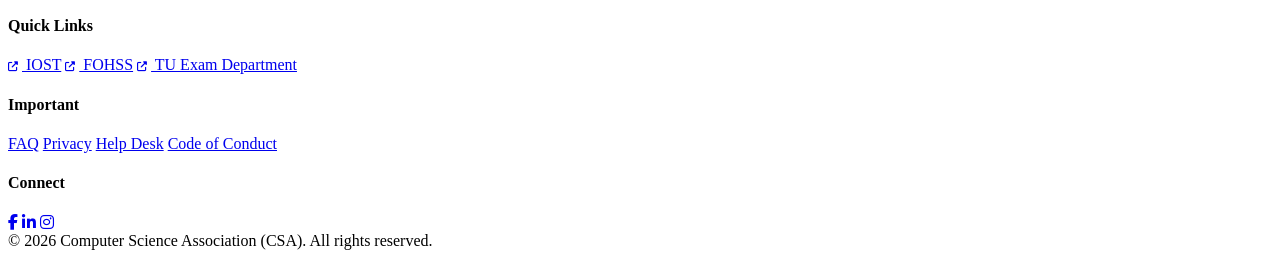
==== commit d4b2aaea: "Board page updating" ====
--- a/board.html
+++ b/board.html
@@ -15,6 +15,7 @@
 
 <link rel="stylesheet" href="/CSA/Style/board.css">
 <link rel="stylesheet" href="/CSA/Style/footer.css">
+<link rel="stylesheet" href="/CSA/Style/nav.css">
 </head>
 <body>
    <!-- ================= NAVBAR ================= -->
@@ -86,6 +87,20 @@
         <section class="section">
             <h2 class="section-title">Executive Members</h2>
             <div class="member-grid">
+                <!-- Member -->
+                <div class="member-card">
+                    <div class="member-image">
+                    <img src="/CSA/Media/Jagadish Oli.jpg">
+                    </div>
+                    <div class="member-info">
+                        <h3 class="member-name">Jagadish Oli</h3>
+                        <p class="member-position">IPP</p>
+                        <div class="member-socials">
+                            <a href="https://www.linkedin.com/in/jagadish-oli-3b361a2b1" target="_blank" rel="noopener" title="Linkdin"><i class="fab fa-linkedin-in"></i></a>
+                            <a href="https://www.facebook.com/tiwari.nirdesh" target="_blank" rel="noopener" title="Facebook"><i class="fab fa-facebook"></i></a>
+                        </div>
+                    </div>
+                </div>
                 <!-- Member 1 -->
                 <div class="member-card">
                     <div class="member-image">
@@ -95,8 +110,8 @@
                         <h3 class="member-name">Nirdesh Tiwari</h3>
                         <p class="member-position">President</p>
                         <div class="member-socials">
-                            <a href="https://www.facebook.com/tiwari.nirdesh" target="_blank" rel="noopener" title="Facebook"><i class="fab fa-facebook"></i></a>
-                            <a href="#" title="Twitter"><i class="fab fa-twitter"></i></a>
+                            <a href="https://www.linkedin.com/in/jagadish-oli-3b361a2b1" target="_blank" rel="noopener" title="Linkdin"><i class="fab fa-linkedin-in"></i></a>
+                            <a href="https://www.facebook.com/tiwari.nirdesh" target="_blank" rel="noopener" title="Facebook"><i class="fab fa-facebook"></i></a>
                         </div>
                     </div>
                 </div>
@@ -104,14 +119,14 @@
                 <!-- Member 2 -->
                 <div class="member-card">
                     <div class="member-image">
-                    <img src="csa logo.jpeg">
-                    </div>
-                    <div class="member-info">
-                        <h3 class="member-name">Anjali Thapa</h3>
-                        <p class="member-position">Vice President</p>
-                        <div class="member-socials">
-                            <a href="#" title="LinkedIn"><i class="fab fa-linkedin-in"></i></a>
-                            <a href="#" title="Twitter"><i class="fab fa-twitter"></i></a>
+                    <img src="/CSA/Media/Suyog Adhikari.jpg">
+                    </div>
+                    <div class="member-info">
+                        <h3 class="member-name">Suyog Adhikari</h3>
+                        <p class="member-position">Executive Vice President</p>
+                        <div class="member-socials">
+                            <a href="https://www.linkedin.com/in/jagadish-oli-3b361a2b1" target="_blank" rel="noopener" title="Linkdin"><i class="fab fa-linkedin-in"></i></a>
+                            <a href="https://www.facebook.com/tiwari.nirdesh" target="_blank" rel="noopener" title="Facebook"><i class="fab fa-facebook"></i></a>
                         </div>
                     </div>
                 </div>
@@ -119,29 +134,211 @@
                 <!-- Member 3 -->
                 <div class="member-card">
                     <div class="member-image">
-                    <img src="csa logo.jpeg">
-                    </div>
-                    <div class="member-info">
-                        <h3 class="member-name">Manoj Yadav</h3>
+                    <img src="/CSA/Media/Jivan Sharma.jpg">
+                    </div>
+                    <div class="member-info">
+                        <h3 class="member-name">Jivan Sharma</h3>
+                        <p class="member-position">General Secretary</p>
+                        <div class="member-socials">
+                            <a href="https://www.linkedin.com/in/jagadish-oli-3b361a2b1" target="_blank" rel="noopener" title="Linkdin"><i class="fab fa-linkedin-in"></i></a>
+                            <a href="https://www.facebook.com/tiwari.nirdesh" target="_blank" rel="noopener" title="Facebook"><i class="fab fa-facebook"></i></a>
+                        </div>
+                    </div>
+                </div>
+
+                <!-- Member 4 -->
+                <div class="member-card">
+                    <div class="member-image">
+                    <img src="/CSA/Media/Sandesh Khadka.jpg">
+                    </div>
+                    <div class="member-info">
+                        <h3 class="member-name">Sandesh Khadka</h3>
+                        <p class="member-position">Treasurer</p>
+                        <div class="member-socials">
+                            <a href="https://www.linkedin.com/in/jagadish-oli-3b361a2b1" target="_blank" rel="noopener" title="Linkdin"><i class="fab fa-linkedin-in"></i></a>
+                            <a href="https://www.facebook.com/tiwari.nirdesh" target="_blank" rel="noopener" title="Facebook"><i class="fab fa-facebook"></i></a>
+                        </div>
+                    </div>
+                </div>
+                <!-- Member 5 -->
+                <div class="member-card">
+                    <div class="member-image">
+                    <img src="/CSA/Media/Ashma Malla.jpg">
+                    </div>
+                    <div class="member-info">
+                        <h3 class="member-name">Ashma Malla</h3>
+                        <p class="member-position">Training Director</p>
+                        <div class="member-socials">
+                            <a href="https://www.linkedin.com/in/jagadish-oli-3b361a2b1" target="_blank" rel="noopener" title="Linkdin"><i class="fab fa-linkedin-in"></i></a>
+                            <a href="https://www.facebook.com/tiwari.nirdesh" target="_blank" rel="noopener" title="Facebook"><i class="fab fa-facebook"></i></a>
+                        </div>
+                    </div>
+                </div>
+                <!-- Member 6 -->
+                <div class="member-card">
+                    <div class="member-image">
+                    <img src="/CSA/Media/Niruta Acharya.jpg">
+                    </div>
+                    <div class="member-info">
+                        <h3 class="member-name">Niruta Acharya</h3>
+                        <p class="member-position">Vice-President</p>
+                        <div class="member-socials">
+                            <a href="https://www.linkedin.com/in/jagadish-oli-3b361a2b1" target="_blank" rel="noopener" title="Linkdin"><i class="fab fa-linkedin-in"></i></a>
+                            <a href="https://www.facebook.com/tiwari.nirdesh" target="_blank" rel="noopener" title="Facebook"><i class="fab fa-facebook"></i></a>
+                        </div>
+                    </div>
+                </div>
+                <!-- Member 7 -->
+                <div class="member-card">
+                    <div class="member-image">
+                    <img src="/CSA/Media/Hari Saru Magar.jpg">
+                    </div>
+                    <div class="member-info">
+                        <h3 class="member-name">Hari Saru Magar</h3>
+                        <p class="member-position">Vice-President</p>
+                        <div class="member-socials">
+                            <a href="https://www.linkedin.com/in/jagadish-oli-3b361a2b1" target="_blank" rel="noopener" title="Linkdin"><i class="fab fa-linkedin-in"></i></a>
+                            <a href="https://www.facebook.com/tiwari.nirdesh" target="_blank" rel="noopener" title="Facebook"><i class="fab fa-facebook"></i></a>
+                        </div>
+                    </div>
+                </div>
+                <!-- Member 8 -->
+                <div class="member-card">
+                    <div class="member-image">
+                    <img src="/CSA/Media/Samyog Adhikari.jpg">
+                    </div>
+                    <div class="member-info">
+                        <h3 class="member-name">Samyog Adhikari</h3>
                         <p class="member-position">Secretary</p>
                         <div class="member-socials">
-                            <a href="#" title="LinkedIn"><i class="fab fa-linkedin-in"></i></a>
-                            <a href="#" title="Twitter"><i class="fab fa-twitter"></i></a>
-                        </div>
-                    </div>
-                </div>
-
-                <!-- Member 4 -->
-                <div class="member-card">
-                    <div class="member-image">
-                    <img src="csa logo.jpeg">
-                    </div>
-                    <div class="member-info">
-                        <h3 class="member-name">Sushmita GC</h3>
-                        <p class="member-position">Treasurer</p>
-                        <div class="member-socials">
-                            <a href="#" title="LinkedIn"><i class="fab fa-linkedin-in"></i></a>
-                            <a href="#" title="Twitter"><i class="fab fa-twitter"></i></a>
+                            <a href="https://www.linkedin.com/in/jagadish-oli-3b361a2b1" target="_blank" rel="noopener" title="Linkdin"><i class="fab fa-linkedin-in"></i></a>
+                            <a href="https://www.facebook.com/tiwari.nirdesh" target="_blank" rel="noopener" title="Facebook"><i class="fab fa-facebook"></i></a>
+                        </div>
+                    </div>
+                </div>
+                <!-- Member 9 -->
+                <div class="member-card">
+                    <div class="member-image">
+                    <img src="/CSA/Media/Ganga Kunwor.jpg">
+                    </div>
+                    <div class="member-info">
+                        <h3 class="member-name">Ganga Kunwor</h3>
+                        <p class="member-position">H.R. Coordinator</p>
+                        <div class="member-socials">
+                            <a href="https://www.linkedin.com/in/jagadish-oli-3b361a2b1" target="_blank" rel="noopener" title="Linkdin"><i class="fab fa-linkedin-in"></i></a>
+                            <a href="https://www.facebook.com/tiwari.nirdesh" target="_blank" rel="noopener" title="Facebook"><i class="fab fa-facebook"></i></a>
+                        </div>
+                    </div>
+                </div>
+                <!-- Member 10 -->
+                <div class="member-card">
+                    <div class="member-image">
+                    <img src="/CSA/Media/Bhuwan Oli.jpg">
+                    </div>
+                    <div class="member-info">
+                        <h3 class="member-name">Bhuwan Oli</h3>
+                        <p class="member-position">Media Coordinator</p>
+                        <div class="member-socials">
+                            <a href="https://www.linkedin.com/in/jagadish-oli-3b361a2b1" target="_blank" rel="noopener" title="Linkdin"><i class="fab fa-linkedin-in"></i></a>
+                            <a href="https://www.facebook.com/tiwari.nirdesh" target="_blank" rel="noopener" title="Facebook"><i class="fab fa-facebook"></i></a>
+                        </div>
+                    </div>
+                </div>
+                <!-- Member 11 -->
+                <div class="member-card">
+                    <div class="member-image">
+                    <img src="/CSA/Media/Alisha Acharya.jpg">
+                    </div>
+                    <div class="member-info">
+                        <h3 class="member-name">Alisha Acharya</h3>
+                        <p class="member-position">Event Coordinator</p>
+                        <div class="member-socials">
+                            <a href="https://www.linkedin.com/in/jagadish-oli-3b361a2b1" target="_blank" rel="noopener" title="Linkdin"><i class="fab fa-linkedin-in"></i></a>
+                            <a href="https://www.facebook.com/tiwari.nirdesh" target="_blank" rel="noopener" title="Facebook"><i class="fab fa-facebook"></i></a>
+                        </div>
+                    </div>
+                </div>
+                <!-- Member 12 -->
+                <div class="member-card">
+                    <div class="member-image">
+                    <img src="/CSA/Media/Saurav Puri.jpg">
+                    </div>
+                    <div class="member-info">
+                        <h3 class="member-name">Saurav Puri</h3>
+                        <p class="member-position">Project Coordinator</p>
+                        <div class="member-socials">
+                            <a href="https://www.linkedin.com/in/jagadish-oli-3b361a2b1" target="_blank" rel="noopener" title="Linkdin"><i class="fab fa-linkedin-in"></i></a>
+                            <a href="https://www.facebook.com/tiwari.nirdesh" target="_blank" rel="noopener" title="Facebook"><i class="fab fa-facebook"></i></a>
+                        </div>
+                    </div>
+                </div>
+                <!-- Member 13 -->
+                <div class="member-card">
+                    <div class="member-image">
+                    <img src="/CSA/Media/Yashoda Poudel.jpg">
+                    </div>
+                    <div class="member-info">
+                        <h3 class="member-name">Yashoda Poudel</h3>
+                        <p class="member-position">Public Related Coordinator</p>
+                        <div class="member-socials">
+                            <a href="https://www.linkedin.com/in/jagadish-oli-3b361a2b1" target="_blank" rel="noopener" title="Linkdin"><i class="fab fa-linkedin-in"></i></a>
+                            <a href="https://www.facebook.com/tiwari.nirdesh" target="_blank" rel="noopener" title="Facebook"><i class="fab fa-facebook"></i></a>
+                        </div>
+                    </div>
+                </div>
+                <!-- Member 14 -->
+                <div class="member-card">
+                    <div class="member-image">
+                    <img src="/CSA/Media/Santosh Adhikari.jpg">
+                    </div>
+                    <div class="member-info">
+                        <h3 class="member-name">Santosh Adhikari</h3>
+                        <p class="member-position">Sport Coordinator</p>
+                        <div class="member-socials">
+                            <a href="https://www.linkedin.com/in/jagadish-oli-3b361a2b1" target="_blank" rel="noopener" title="Linkdin"><i class="fab fa-linkedin-in"></i></a>
+                            <a href="https://www.facebook.com/tiwari.nirdesh" target="_blank" rel="noopener" title="Facebook"><i class="fab fa-facebook"></i></a>
+                        </div>
+                    </div>
+                </div>
+                <!-- Member 15 -->
+                <div class="member-card">
+                    <div class="member-image">
+                    <img src="/CSA/Media/Preeti Chaudhary.jpg">
+                    </div>
+                    <div class="member-info">
+                        <h3 class="member-name">Preeti Chaudhary</h3>
+                        <p class="member-position">Graphic Designer Coordinator</p>
+                        <div class="member-socials">
+                            <a href="https://www.linkedin.com/in/jagadish-oli-3b361a2b1" target="_blank" rel="noopener" title="Linkdin"><i class="fab fa-linkedin-in"></i></a>
+                            <a href="https://www.facebook.com/tiwari.nirdesh" target="_blank" rel="noopener" title="Facebook"><i class="fab fa-facebook"></i></a>
+                        </div>
+                    </div>
+                </div>
+                <!-- Member 16 -->
+                <div class="member-card">
+                    <div class="member-image">
+                    <img src="/CSA/Media/Deena Budhathoki.jpg">
+                    </div>
+                    <div class="member-info">
+                        <h3 class="member-name">Deena Budhathoki</h3>
+                        <p class="member-position">Innovation & Strategy Coordinator</p>
+                        <div class="member-socials">
+                            <a href="https://www.linkedin.com/in/jagadish-oli-3b361a2b1" target="_blank" rel="noopener" title="Linkdin"><i class="fab fa-linkedin-in"></i></a>
+                            <a href="https://www.facebook.com/tiwari.nirdesh" target="_blank" rel="noopener" title="Facebook"><i class="fab fa-facebook"></i></a>
+                        </div>
+                    </div>
+                </div>
+                <!-- Member 17 -->
+                <div class="member-card">
+                    <div class="member-image">
+                    <img src="/CSA/Media/Anmol Poudel.jpg">
+                    </div>
+                    <div class="member-info">
+                        <h3 class="member-name">Anmol Poudel</h3>
+                        <p class="member-position">Technical Supporter Coordinator</p>
+                        <div class="member-socials">
+                            <a href="https://www.linkedin.com/in/jagadish-oli-3b361a2b1" target="_blank" rel="noopener" title="Linkdin"><i class="fab fa-linkedin-in"></i></a>
+                            <a href="https://www.facebook.com/tiwari.nirdesh" target="_blank" rel="noopener" title="Facebook"><i class="fab fa-facebook"></i></a>
                         </div>
                     </div>
                 </div>
@@ -258,5 +455,6 @@
   </footer>
     <script src="/CSA/JavaScript/board.js"></script>
     <script src="/CSA/JavaScript/footer.js"></script>
+    <script src="/CSA/JavaScript/nav.js"></script>
 </body>
 </html>
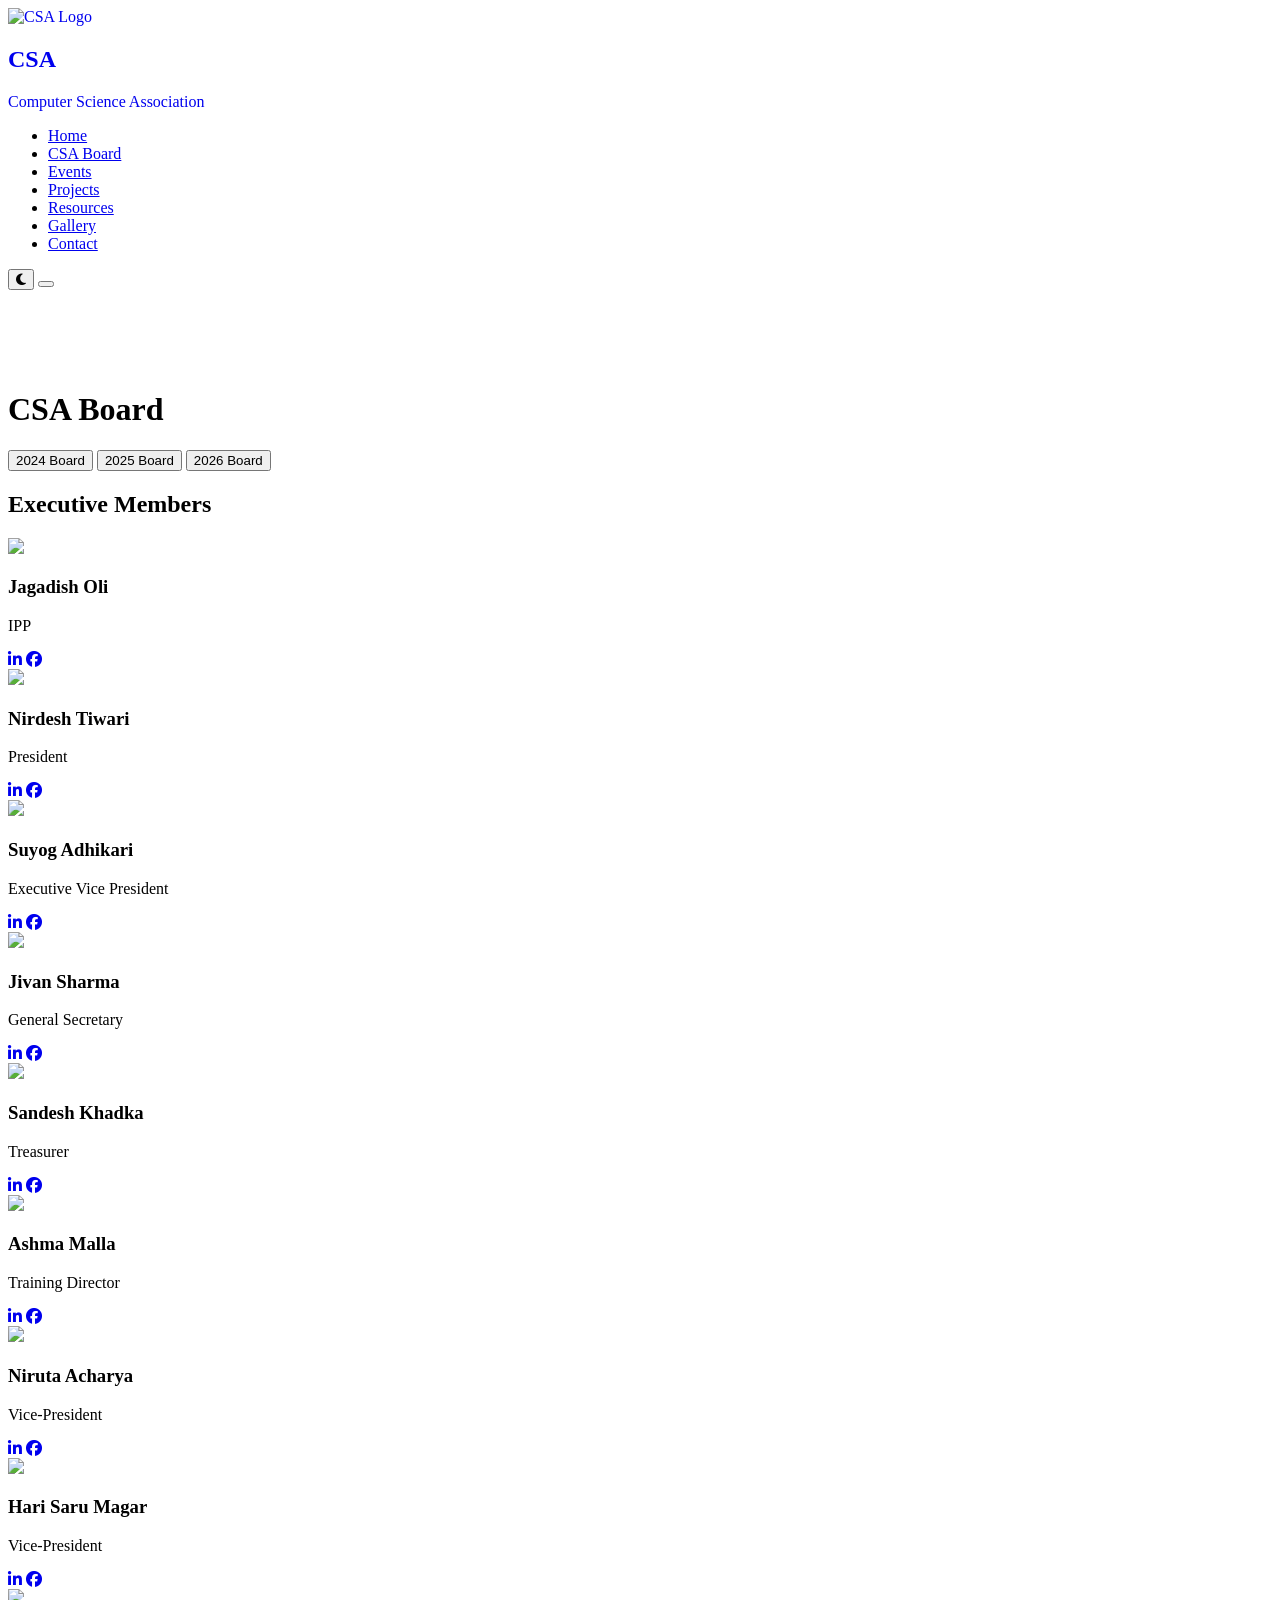
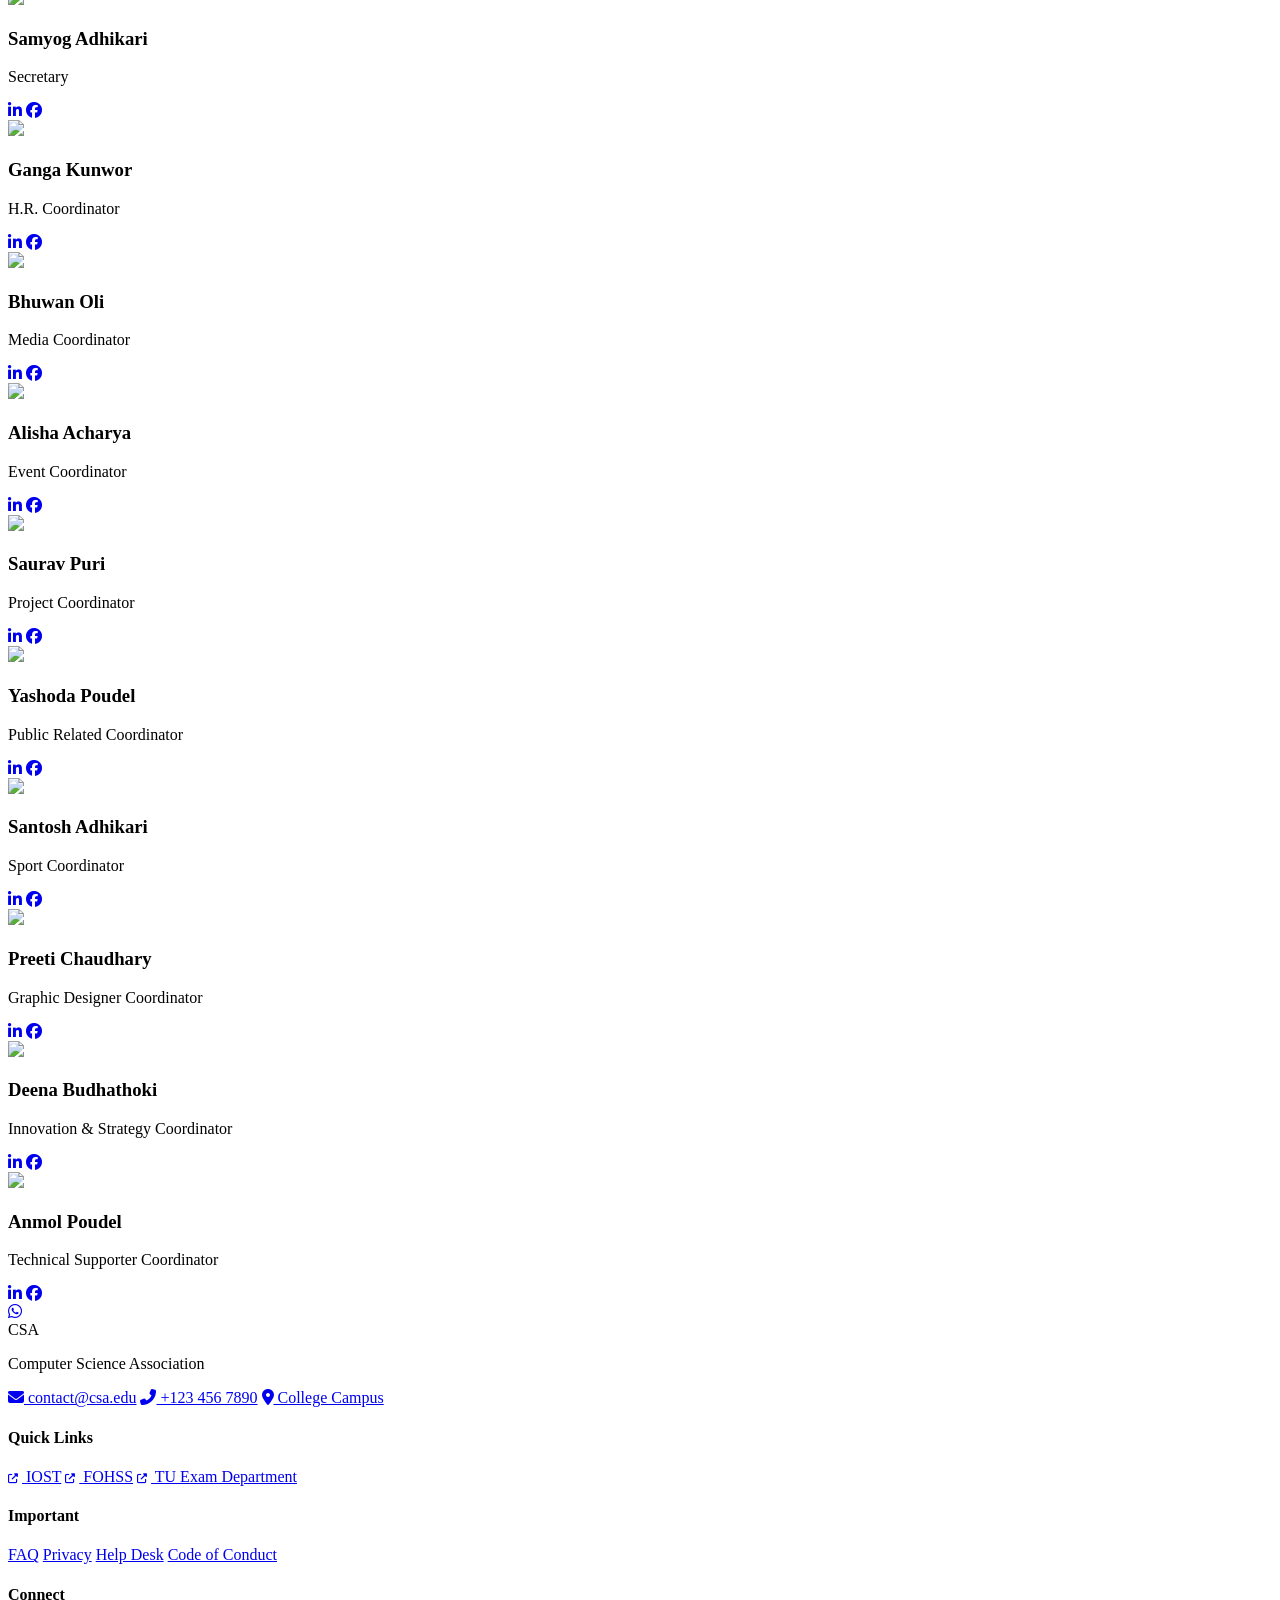
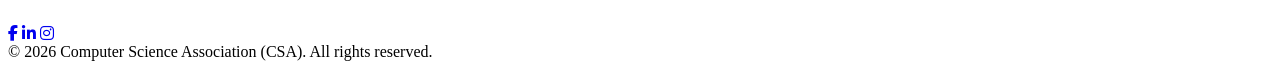
==== commit 52061aa0: "CSA board adding members photo" ====
--- a/board.html
+++ b/board.html
@@ -90,28 +90,28 @@
                 <!-- Member -->
                 <div class="member-card">
                     <div class="member-image">
-                    <img src="/CSA/Media/Jagadish Oli.jpg">
+                    <img src="/CSA/Media/2026 Board/Jagadish Oli.jpg">
                     </div>
                     <div class="member-info">
                         <h3 class="member-name">Jagadish Oli</h3>
                         <p class="member-position">IPP</p>
                         <div class="member-socials">
-                            <a href="https://www.linkedin.com/in/jagadish-oli-3b361a2b1" target="_blank" rel="noopener" title="Linkdin"><i class="fab fa-linkedin-in"></i></a>
-                            <a href="https://www.facebook.com/tiwari.nirdesh" target="_blank" rel="noopener" title="Facebook"><i class="fab fa-facebook"></i></a>
+                            <a href="#" data-social="linkedin" target="_blank"><i class="fab fa-linkedin-in"></i></a>
+                            <a href="#" data-social="facebook" target="_blank"><i class="fab fa-facebook"></i></a>
                         </div>
                     </div>
                 </div>
                 <!-- Member 1 -->
                 <div class="member-card">
                     <div class="member-image">
-                    <img src="/CSA/Media/nirdesh.jpg">    
+                    <img src="/CSA/Media/2026 Board/nirdesh.jpg">    
                     </div>
                     <div class="member-info">
                         <h3 class="member-name">Nirdesh Tiwari</h3>
                         <p class="member-position">President</p>
                         <div class="member-socials">
-                            <a href="https://www.linkedin.com/in/jagadish-oli-3b361a2b1" target="_blank" rel="noopener" title="Linkdin"><i class="fab fa-linkedin-in"></i></a>
-                            <a href="https://www.facebook.com/tiwari.nirdesh" target="_blank" rel="noopener" title="Facebook"><i class="fab fa-facebook"></i></a>
+                            <a href="#" data-social="linkedin" target="_blank"><i class="fab fa-linkedin-in"></i></a>
+                            <a href="#" data-social="facebook" target="_blank"><i class="fab fa-facebook"></i></a>
                         </div>
                     </div>
                 </div>
@@ -119,14 +119,14 @@
                 <!-- Member 2 -->
                 <div class="member-card">
                     <div class="member-image">
-                    <img src="/CSA/Media/Suyog Adhikari.jpg">
+                    <img src="/CSA/Media/2026 Board/Suyog Adhikari.jpg">
                     </div>
                     <div class="member-info">
                         <h3 class="member-name">Suyog Adhikari</h3>
                         <p class="member-position">Executive Vice President</p>
                         <div class="member-socials">
-                            <a href="https://www.linkedin.com/in/jagadish-oli-3b361a2b1" target="_blank" rel="noopener" title="Linkdin"><i class="fab fa-linkedin-in"></i></a>
-                            <a href="https://www.facebook.com/tiwari.nirdesh" target="_blank" rel="noopener" title="Facebook"><i class="fab fa-facebook"></i></a>
+                            <a href="#" data-social="linkedin" target="_blank"><i class="fab fa-linkedin-in"></i></a>
+                            <a href="#" data-social="facebook" target="_blank"><i class="fab fa-facebook"></i></a>
                         </div>
                     </div>
                 </div>
@@ -134,14 +134,14 @@
                 <!-- Member 3 -->
                 <div class="member-card">
                     <div class="member-image">
-                    <img src="/CSA/Media/Jivan Sharma.jpg">
+                    <img src="/CSA/Media/2026 Board/Jivan Sharma.jpg">
                     </div>
                     <div class="member-info">
                         <h3 class="member-name">Jivan Sharma</h3>
                         <p class="member-position">General Secretary</p>
                         <div class="member-socials">
-                            <a href="https://www.linkedin.com/in/jagadish-oli-3b361a2b1" target="_blank" rel="noopener" title="Linkdin"><i class="fab fa-linkedin-in"></i></a>
-                            <a href="https://www.facebook.com/tiwari.nirdesh" target="_blank" rel="noopener" title="Facebook"><i class="fab fa-facebook"></i></a>
+                            <a href="#" data-social="linkedin" target="_blank"><i class="fab fa-linkedin-in"></i></a>
+                            <a href="#" data-social="facebook" target="_blank"><i class="fab fa-facebook"></i></a>
                         </div>
                     </div>
                 </div>
@@ -149,262 +149,196 @@
                 <!-- Member 4 -->
                 <div class="member-card">
                     <div class="member-image">
-                    <img src="/CSA/Media/Sandesh Khadka.jpg">
+                    <img src="/CSA/Media/2026 Board/Sandesh Khadka.jpg">
                     </div>
                     <div class="member-info">
                         <h3 class="member-name">Sandesh Khadka</h3>
                         <p class="member-position">Treasurer</p>
                         <div class="member-socials">
-                            <a href="https://www.linkedin.com/in/jagadish-oli-3b361a2b1" target="_blank" rel="noopener" title="Linkdin"><i class="fab fa-linkedin-in"></i></a>
-                            <a href="https://www.facebook.com/tiwari.nirdesh" target="_blank" rel="noopener" title="Facebook"><i class="fab fa-facebook"></i></a>
+                            <a href="#" data-social="linkedin" target="_blank"><i class="fab fa-linkedin-in"></i></a>
+                            <a href="#" data-social="facebook" target="_blank"><i class="fab fa-facebook"></i></a>
                         </div>
                     </div>
                 </div>
                 <!-- Member 5 -->
                 <div class="member-card">
                     <div class="member-image">
-                    <img src="/CSA/Media/Ashma Malla.jpg">
+                    <img src="/CSA/Media/2026 Board/Ashma Malla.jpg">
                     </div>
                     <div class="member-info">
                         <h3 class="member-name">Ashma Malla</h3>
                         <p class="member-position">Training Director</p>
                         <div class="member-socials">
-                            <a href="https://www.linkedin.com/in/jagadish-oli-3b361a2b1" target="_blank" rel="noopener" title="Linkdin"><i class="fab fa-linkedin-in"></i></a>
-                            <a href="https://www.facebook.com/tiwari.nirdesh" target="_blank" rel="noopener" title="Facebook"><i class="fab fa-facebook"></i></a>
+                            <a href="#" data-social="linkedin" target="_blank"><i class="fab fa-linkedin-in"></i></a>
+                            <a href="#" data-social="facebook" target="_blank"><i class="fab fa-facebook"></i></a>
                         </div>
                     </div>
                 </div>
                 <!-- Member 6 -->
                 <div class="member-card">
                     <div class="member-image">
-                    <img src="/CSA/Media/Niruta Acharya.jpg">
+                    <img src="/CSA/Media/2026 Board/Niruta Acharya.jpg">
                     </div>
                     <div class="member-info">
                         <h3 class="member-name">Niruta Acharya</h3>
                         <p class="member-position">Vice-President</p>
                         <div class="member-socials">
-                            <a href="https://www.linkedin.com/in/jagadish-oli-3b361a2b1" target="_blank" rel="noopener" title="Linkdin"><i class="fab fa-linkedin-in"></i></a>
-                            <a href="https://www.facebook.com/tiwari.nirdesh" target="_blank" rel="noopener" title="Facebook"><i class="fab fa-facebook"></i></a>
+                            <a href="#" data-social="linkedin" target="_blank"><i class="fab fa-linkedin-in"></i></a>
+                            <a href="#" data-social="facebook" target="_blank"><i class="fab fa-facebook"></i></a>
                         </div>
                     </div>
                 </div>
                 <!-- Member 7 -->
                 <div class="member-card">
                     <div class="member-image">
-                    <img src="/CSA/Media/Hari Saru Magar.jpg">
+                    <img src="/CSA/Media/2026 Board/Hari Saru Magar.jpg">
                     </div>
                     <div class="member-info">
                         <h3 class="member-name">Hari Saru Magar</h3>
                         <p class="member-position">Vice-President</p>
                         <div class="member-socials">
-                            <a href="https://www.linkedin.com/in/jagadish-oli-3b361a2b1" target="_blank" rel="noopener" title="Linkdin"><i class="fab fa-linkedin-in"></i></a>
-                            <a href="https://www.facebook.com/tiwari.nirdesh" target="_blank" rel="noopener" title="Facebook"><i class="fab fa-facebook"></i></a>
+                            <a href="#" data-social="linkedin" target="_blank"><i class="fab fa-linkedin-in"></i></a>
+                            <a href="#" data-social="facebook" target="_blank"><i class="fab fa-facebook"></i></a>
                         </div>
                     </div>
                 </div>
                 <!-- Member 8 -->
                 <div class="member-card">
                     <div class="member-image">
-                    <img src="/CSA/Media/Samyog Adhikari.jpg">
+                    <img src="/CSA/Media/2026 Board/Samyog Adhikari.jpg">
                     </div>
                     <div class="member-info">
                         <h3 class="member-name">Samyog Adhikari</h3>
                         <p class="member-position">Secretary</p>
                         <div class="member-socials">
-                            <a href="https://www.linkedin.com/in/jagadish-oli-3b361a2b1" target="_blank" rel="noopener" title="Linkdin"><i class="fab fa-linkedin-in"></i></a>
-                            <a href="https://www.facebook.com/tiwari.nirdesh" target="_blank" rel="noopener" title="Facebook"><i class="fab fa-facebook"></i></a>
+                            <a href="#" data-social="linkedin" target="_blank"><i class="fab fa-linkedin-in"></i></a>
+                            <a href="#" data-social="facebook" target="_blank"><i class="fab fa-facebook"></i></a>
                         </div>
                     </div>
                 </div>
                 <!-- Member 9 -->
                 <div class="member-card">
                     <div class="member-image">
-                    <img src="/CSA/Media/Ganga Kunwor.jpg">
+                    <img src="/CSA/Media/2026 Board/Ganga Kunwor.jpg">
                     </div>
                     <div class="member-info">
                         <h3 class="member-name">Ganga Kunwor</h3>
                         <p class="member-position">H.R. Coordinator</p>
                         <div class="member-socials">
-                            <a href="https://www.linkedin.com/in/jagadish-oli-3b361a2b1" target="_blank" rel="noopener" title="Linkdin"><i class="fab fa-linkedin-in"></i></a>
-                            <a href="https://www.facebook.com/tiwari.nirdesh" target="_blank" rel="noopener" title="Facebook"><i class="fab fa-facebook"></i></a>
+                            <a href="#" data-social="linkedin" target="_blank"><i class="fab fa-linkedin-in"></i></a>
+                            <a href="#" data-social="facebook" target="_blank"><i class="fab fa-facebook"></i></a>
                         </div>
                     </div>
                 </div>
                 <!-- Member 10 -->
                 <div class="member-card">
                     <div class="member-image">
-                    <img src="/CSA/Media/Bhuwan Oli.jpg">
+                    <img src="/CSA/Media/2026 Board/Bhuwan Oli.jpg">
                     </div>
                     <div class="member-info">
                         <h3 class="member-name">Bhuwan Oli</h3>
                         <p class="member-position">Media Coordinator</p>
                         <div class="member-socials">
-                            <a href="https://www.linkedin.com/in/jagadish-oli-3b361a2b1" target="_blank" rel="noopener" title="Linkdin"><i class="fab fa-linkedin-in"></i></a>
-                            <a href="https://www.facebook.com/tiwari.nirdesh" target="_blank" rel="noopener" title="Facebook"><i class="fab fa-facebook"></i></a>
+                            <a href="#" data-social="linkedin" target="_blank"><i class="fab fa-linkedin-in"></i></a>
+                            <a href="#" data-social="facebook" target="_blank"><i class="fab fa-facebook"></i></a>
                         </div>
                     </div>
                 </div>
                 <!-- Member 11 -->
                 <div class="member-card">
                     <div class="member-image">
-                    <img src="/CSA/Media/Alisha Acharya.jpg">
+                    <img src="/CSA/Media/2026 Board/Alisha Acharya.jpg">
                     </div>
                     <div class="member-info">
                         <h3 class="member-name">Alisha Acharya</h3>
                         <p class="member-position">Event Coordinator</p>
                         <div class="member-socials">
-                            <a href="https://www.linkedin.com/in/jagadish-oli-3b361a2b1" target="_blank" rel="noopener" title="Linkdin"><i class="fab fa-linkedin-in"></i></a>
-                            <a href="https://www.facebook.com/tiwari.nirdesh" target="_blank" rel="noopener" title="Facebook"><i class="fab fa-facebook"></i></a>
+                            <a href="#" data-social="linkedin" target="_blank"><i class="fab fa-linkedin-in"></i></a>
+                            <a href="#" data-social="facebook" target="_blank"><i class="fab fa-facebook"></i></a>
                         </div>
                     </div>
                 </div>
                 <!-- Member 12 -->
                 <div class="member-card">
                     <div class="member-image">
-                    <img src="/CSA/Media/Saurav Puri.jpg">
+                    <img src="/CSA/Media/2026 Board/Saurav Puri.jpg">
                     </div>
                     <div class="member-info">
                         <h3 class="member-name">Saurav Puri</h3>
                         <p class="member-position">Project Coordinator</p>
                         <div class="member-socials">
-                            <a href="https://www.linkedin.com/in/jagadish-oli-3b361a2b1" target="_blank" rel="noopener" title="Linkdin"><i class="fab fa-linkedin-in"></i></a>
-                            <a href="https://www.facebook.com/tiwari.nirdesh" target="_blank" rel="noopener" title="Facebook"><i class="fab fa-facebook"></i></a>
+                            <a href="#" data-social="linkedin" target="_blank"><i class="fab fa-linkedin-in"></i></a>
+                            <a href="#" data-social="facebook" target="_blank"><i class="fab fa-facebook"></i></a>
                         </div>
                     </div>
                 </div>
                 <!-- Member 13 -->
                 <div class="member-card">
                     <div class="member-image">
-                    <img src="/CSA/Media/Yashoda Poudel.jpg">
+                    <img src="/CSA/Media/2026 Board/Yashoda Poudel.jpg">
                     </div>
                     <div class="member-info">
                         <h3 class="member-name">Yashoda Poudel</h3>
                         <p class="member-position">Public Related Coordinator</p>
                         <div class="member-socials">
-                            <a href="https://www.linkedin.com/in/jagadish-oli-3b361a2b1" target="_blank" rel="noopener" title="Linkdin"><i class="fab fa-linkedin-in"></i></a>
-                            <a href="https://www.facebook.com/tiwari.nirdesh" target="_blank" rel="noopener" title="Facebook"><i class="fab fa-facebook"></i></a>
+                            <a href="#" data-social="linkedin" target="_blank"><i class="fab fa-linkedin-in"></i></a>
+                            <a href="#" data-social="facebook" target="_blank"><i class="fab fa-facebook"></i></a>
                         </div>
                     </div>
                 </div>
                 <!-- Member 14 -->
                 <div class="member-card">
                     <div class="member-image">
-                    <img src="/CSA/Media/Santosh Adhikari.jpg">
+                    <img src="/CSA/Media/2026 Board/Santosh Adhikari.jpg">
                     </div>
                     <div class="member-info">
                         <h3 class="member-name">Santosh Adhikari</h3>
                         <p class="member-position">Sport Coordinator</p>
                         <div class="member-socials">
-                            <a href="https://www.linkedin.com/in/jagadish-oli-3b361a2b1" target="_blank" rel="noopener" title="Linkdin"><i class="fab fa-linkedin-in"></i></a>
-                            <a href="https://www.facebook.com/tiwari.nirdesh" target="_blank" rel="noopener" title="Facebook"><i class="fab fa-facebook"></i></a>
+                            <a href="#" data-social="linkedin" target="_blank"><i class="fab fa-linkedin-in"></i></a>
+                            <a href="#" data-social="facebook" target="_blank"><i class="fab fa-facebook"></i></a>
                         </div>
                     </div>
                 </div>
                 <!-- Member 15 -->
                 <div class="member-card">
                     <div class="member-image">
-                    <img src="/CSA/Media/Preeti Chaudhary.jpg">
+                    <img src="/CSA/Media/2026 Board/Preeti Chaudhary.jpg">
                     </div>
                     <div class="member-info">
                         <h3 class="member-name">Preeti Chaudhary</h3>
                         <p class="member-position">Graphic Designer Coordinator</p>
                         <div class="member-socials">
-                            <a href="https://www.linkedin.com/in/jagadish-oli-3b361a2b1" target="_blank" rel="noopener" title="Linkdin"><i class="fab fa-linkedin-in"></i></a>
-                            <a href="https://www.facebook.com/tiwari.nirdesh" target="_blank" rel="noopener" title="Facebook"><i class="fab fa-facebook"></i></a>
+                            <a href="#" data-social="linkedin" target="_blank"><i class="fab fa-linkedin-in"></i></a>
+                            <a href="#" data-social="facebook" target="_blank"><i class="fab fa-facebook"></i></a>
                         </div>
                     </div>
                 </div>
                 <!-- Member 16 -->
                 <div class="member-card">
                     <div class="member-image">
-                    <img src="/CSA/Media/Deena Budhathoki.jpg">
+                    <img src="/CSA/Media/2026 Board/Deena Budhathoki.jpg">
                     </div>
                     <div class="member-info">
                         <h3 class="member-name">Deena Budhathoki</h3>
                         <p class="member-position">Innovation & Strategy Coordinator</p>
                         <div class="member-socials">
-                            <a href="https://www.linkedin.com/in/jagadish-oli-3b361a2b1" target="_blank" rel="noopener" title="Linkdin"><i class="fab fa-linkedin-in"></i></a>
-                            <a href="https://www.facebook.com/tiwari.nirdesh" target="_blank" rel="noopener" title="Facebook"><i class="fab fa-facebook"></i></a>
+                            <a href="#" data-social="linkedin" target="_blank"><i class="fab fa-linkedin-in"></i></a>
+                            <a href="#" data-social="facebook" target="_blank"><i class="fab fa-facebook"></i></a>
                         </div>
                     </div>
                 </div>
                 <!-- Member 17 -->
                 <div class="member-card">
                     <div class="member-image">
-                    <img src="/CSA/Media/Anmol Poudel.jpg">
+                    <img src="/CSA/Media/2026 Board/Anmol Poudel.jpg">
                     </div>
                     <div class="member-info">
                         <h3 class="member-name">Anmol Poudel</h3>
                         <p class="member-position">Technical Supporter Coordinator</p>
                         <div class="member-socials">
-                            <a href="https://www.linkedin.com/in/jagadish-oli-3b361a2b1" target="_blank" rel="noopener" title="Linkdin"><i class="fab fa-linkedin-in"></i></a>
-                            <a href="https://www.facebook.com/tiwari.nirdesh" target="_blank" rel="noopener" title="Facebook"><i class="fab fa-facebook"></i></a>
-                        </div>
-                    </div>
-                </div>
-            </div>
-        </section>
-
-        <!-- Members Section -->
-        <section class="section">
-            <h2 class="section-title">Members</h2>
-            <div class="member-grid">
-                <!-- Member 1 -->
-                <div class="member-card">
-                    <div class="member-image">
-                    <img src="csa logo.jpeg">
-                    </div>
-                    <div class="member-info">
-                        <h3 class="member-name">Prabin Karki</h3>
-                        <p class="member-position">Member</p>
-                        <div class="member-socials">
-                            <a href="#" title="LinkedIn"><i class="fab fa-linkedin-in"></i></a>
-                            <a href="#" title="Twitter"><i class="fab fa-twitter"></i></a>
-                        </div>
-                    </div>
-                </div>
-
-                <!-- Member 2 -->
-                <div class="member-card">
-                    <div class="member-image">
-                    <img src="csa logo.jpeg">
-                    </div>
-                    <div class="member-info">
-                        <h3 class="member-name">Sajana Khatri</h3>
-                        <p class="member-position">Member</p>
-                        <div class="member-socials">
-                            <a href="#" title="LinkedIn"><i class="fab fa-linkedin-in"></i></a>
-                            <a href="#" title="Twitter"><i class="fab fa-twitter"></i></a>
-                        </div>
-                    </div>
-                </div>
-
-                <!-- Member 3 -->
-                <div class="member-card">
-                    <div class="member-image">
-                    <img src="csa logo.jpeg">
-                    </div>
-                    <div class="member-info">
-                        <h3 class="member-name">Dipash Oli</h3>
-                        <p class="member-position">Member</p>
-                        <div class="member-socials">
-                            <a href="#" title="LinkedIn"><i class="fab fa-linkedin-in"></i></a>
-                            <a href="#" title="Twitter"><i class="fab fa-twitter"></i></a>
-                        </div>
-                    </div>
-                </div>
-
-                <!-- Member 4 -->
-                <div class="member-card">
-                    <div class="member-image">
-                    <img src="csa logo.jpeg">
-                    </div>
-                    <div class="member-info">
-                        <h3 class="member-name">Aayusha Baka</h3>
-                        <p class="member-position">Member</p>
-                        <div class="member-socials">
-                            <a href="#" title="LinkedIn"><i class="fab fa-linkedin-in"></i></a>
-                            <a href="#" title="Twitter"><i class="fab fa-twitter"></i></a>
+                            <a href="#" data-social="linkedin" target="_blank"><i class="fab fa-linkedin-in"></i></a>
+                            <a href="#" data-social="facebook" target="_blank"><i class="fab fa-facebook"></i></a>
                         </div>
                     </div>
                 </div>
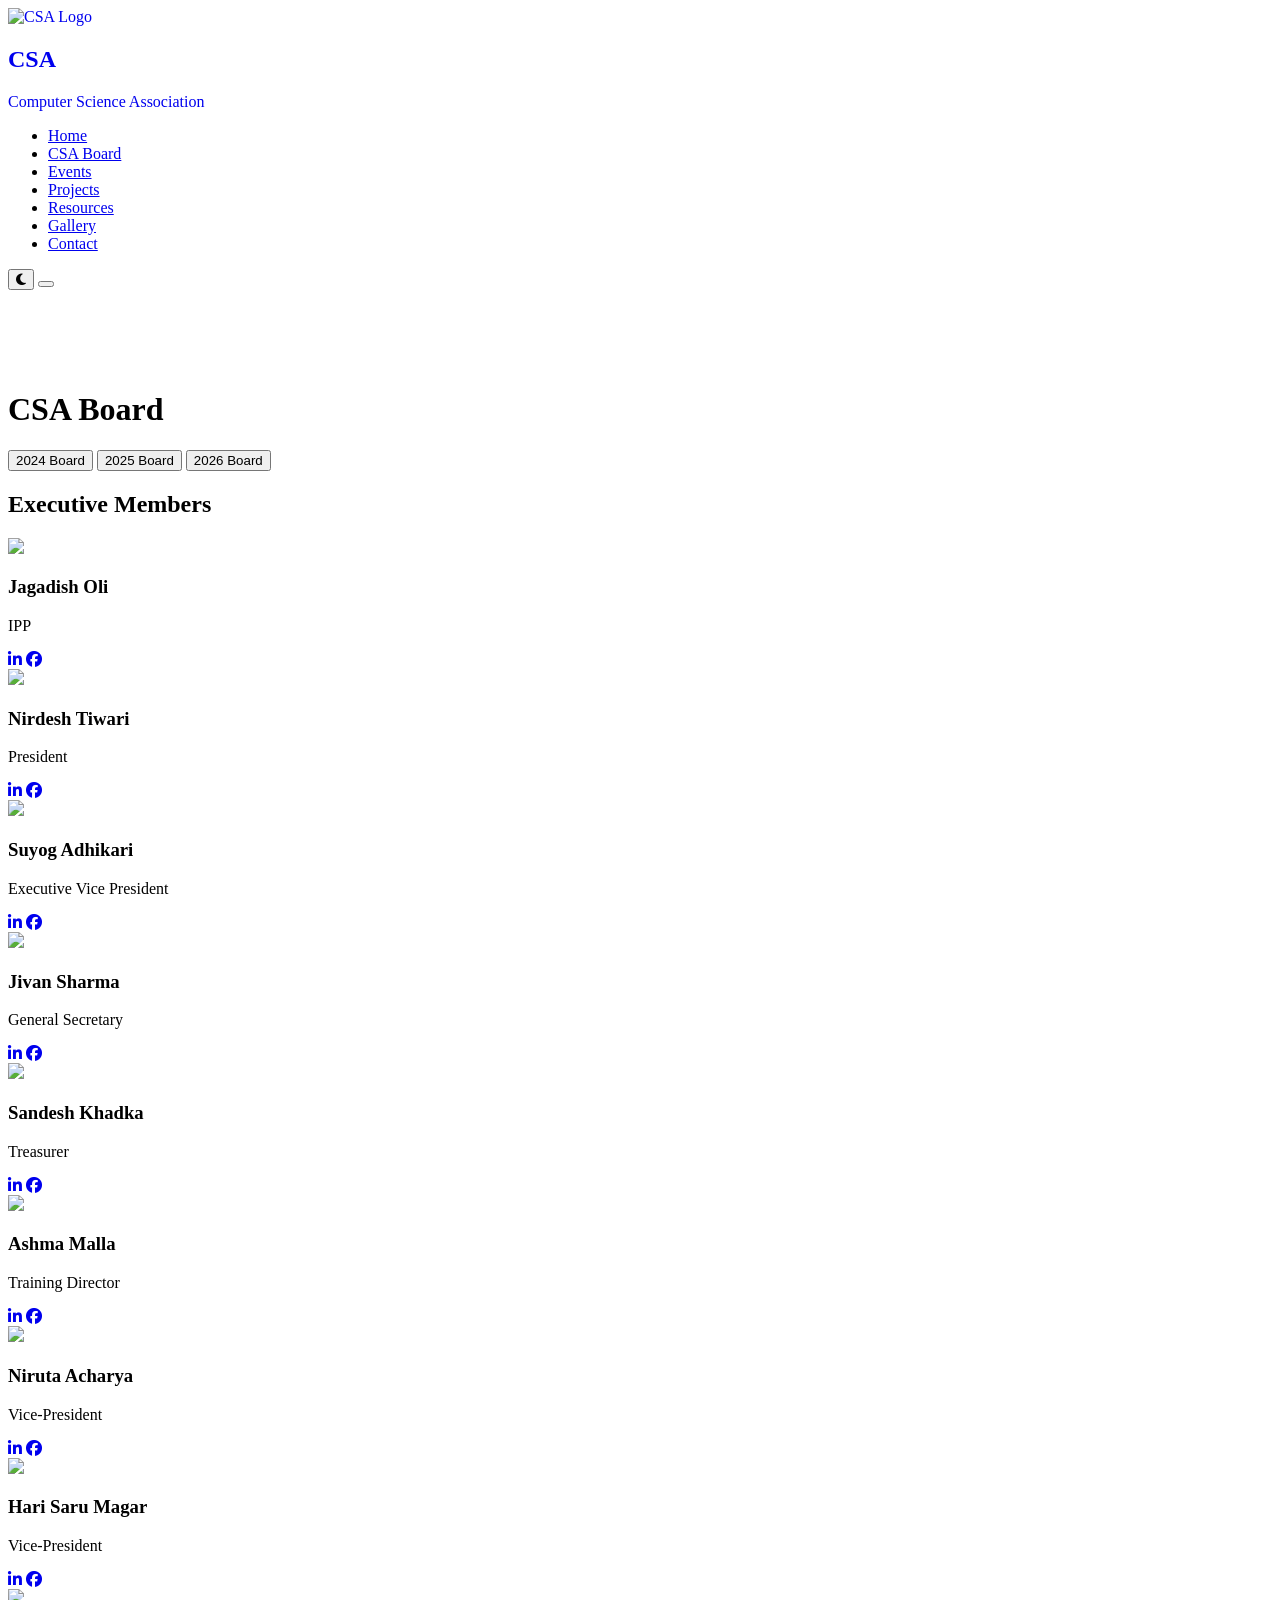
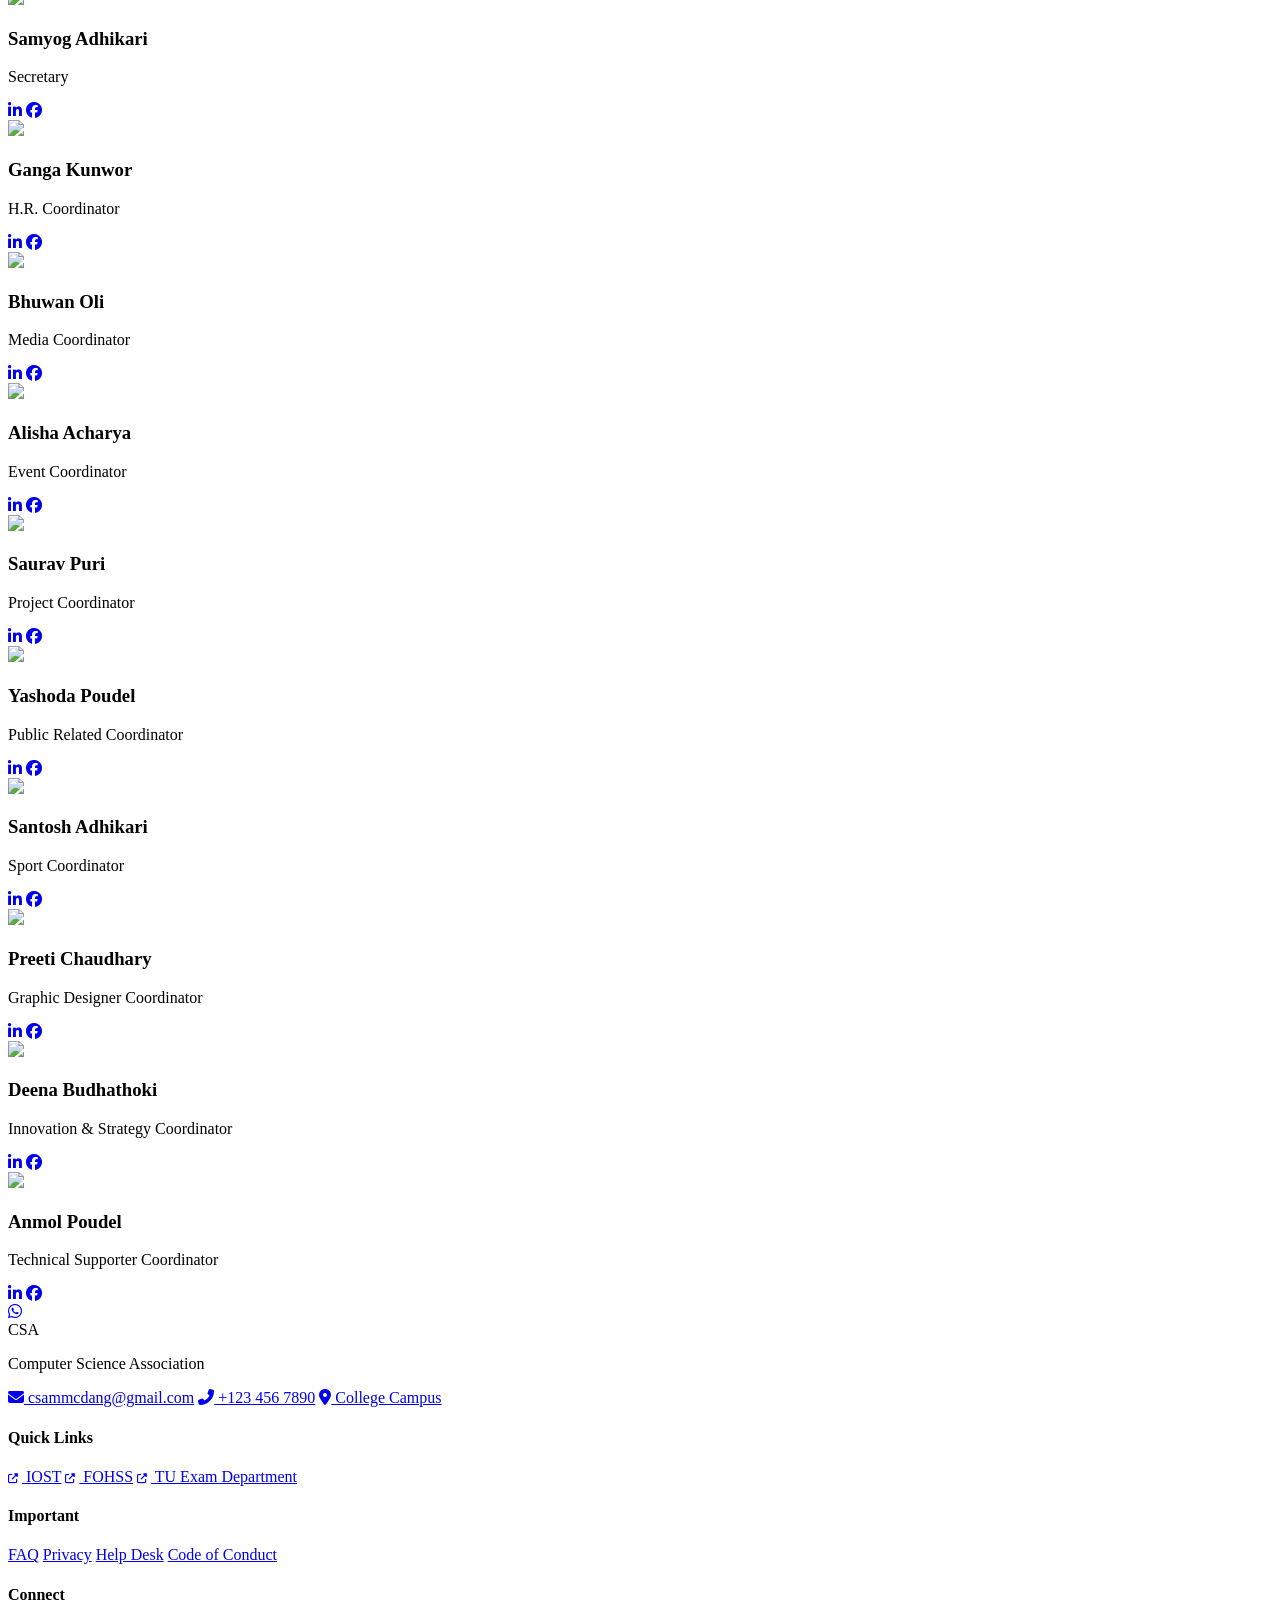
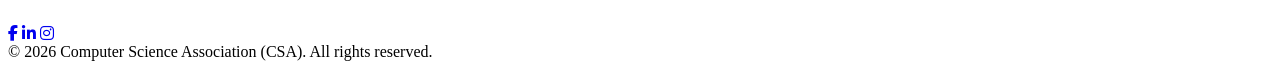
==== commit 9c2ccee6: "footer theme changed" ====
--- a/board.html
+++ b/board.html
@@ -356,7 +356,7 @@
         <div class="logo-small">CSA</div>
         <p class="footer-desc">Computer Science Association</p>
         <div class="footer-contact-icons">
-          <a href="mailto:contact@csa.edu"><i class="fas fa-envelope"></i> contact@csa.edu</a>
+          <a href="mailto:csammcdang@gmail.com"><i class="fas fa-envelope"></i> csammcdang@gmail.com</a>
           <a href="tel:+1234567890"><i class="fas fa-phone-alt"></i> +123 456 7890</a>
           <a href="https://www.google.com/maps/search/?api=1&query=Mahendra+Multiple+Campus+Dang" target="_blank" rel="noopener"><i class="fas fa-map-marker-alt"></i> College Campus</a>
         </div>
